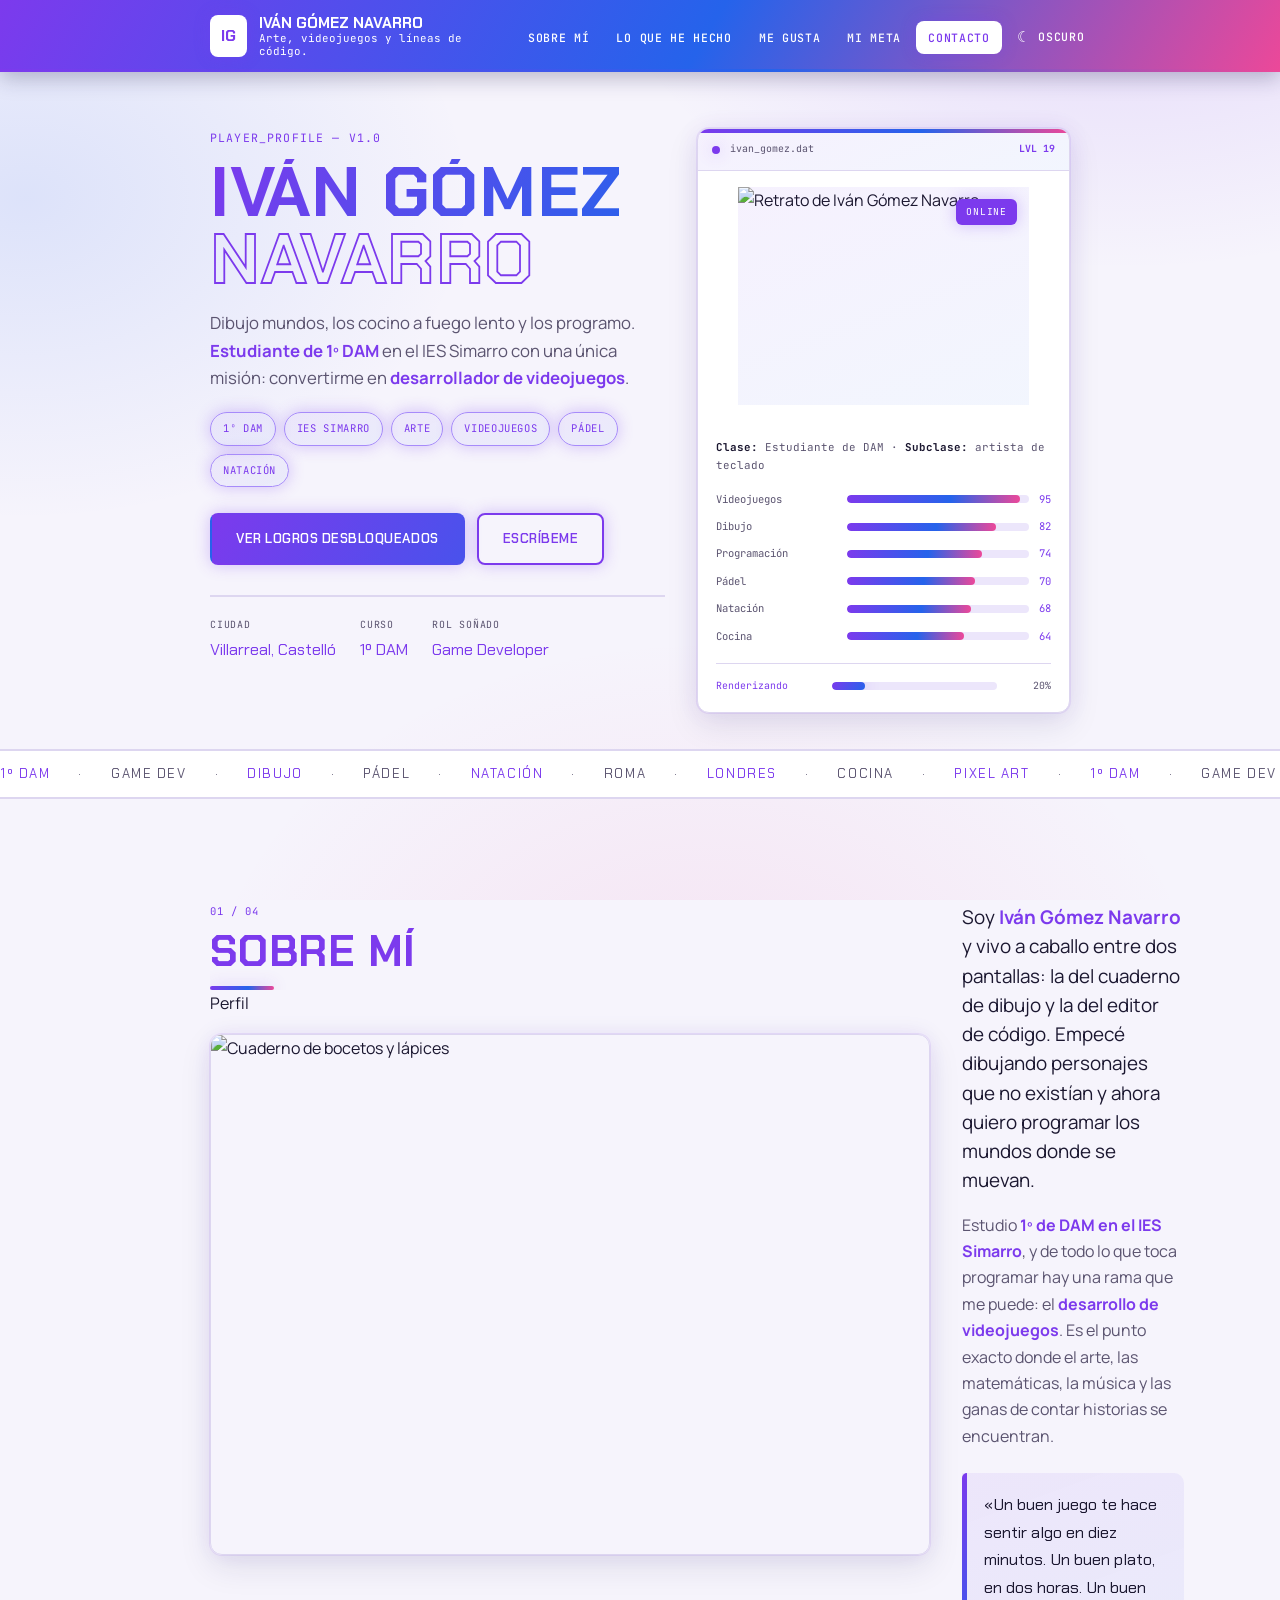
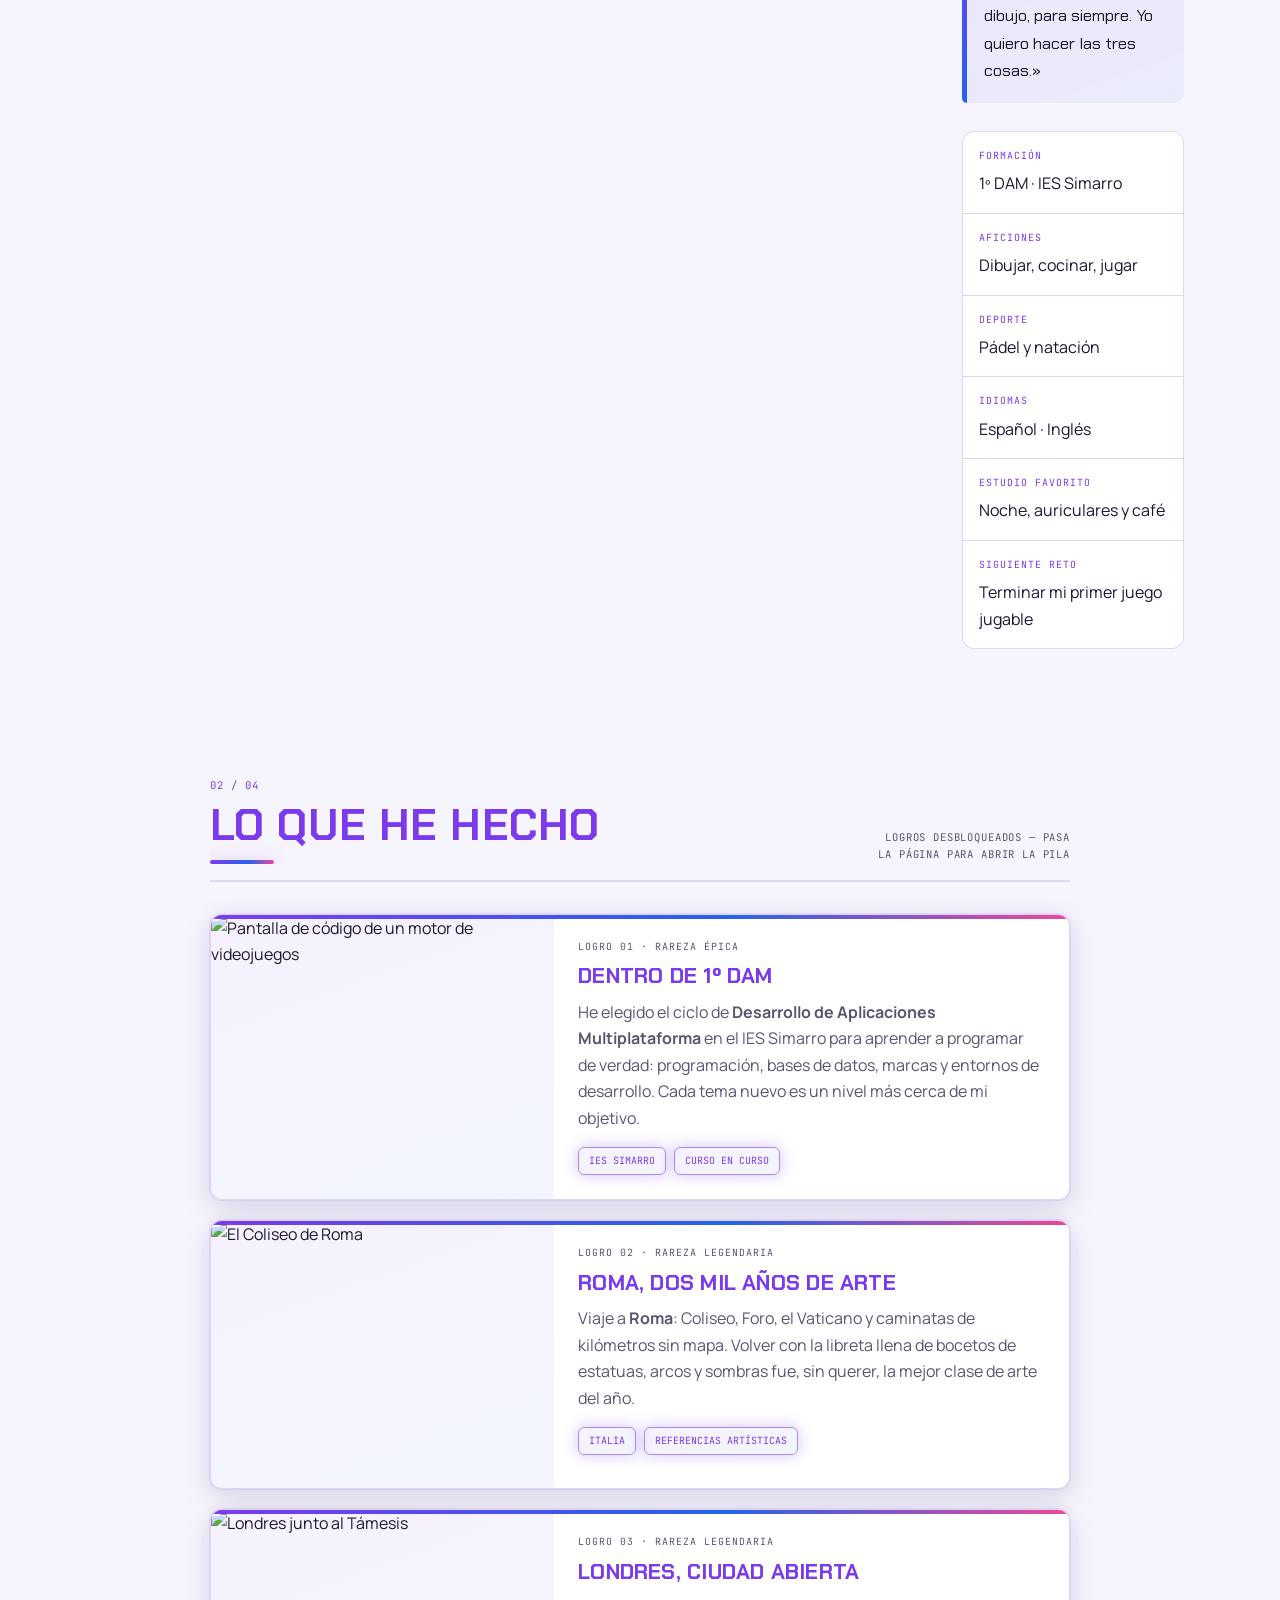
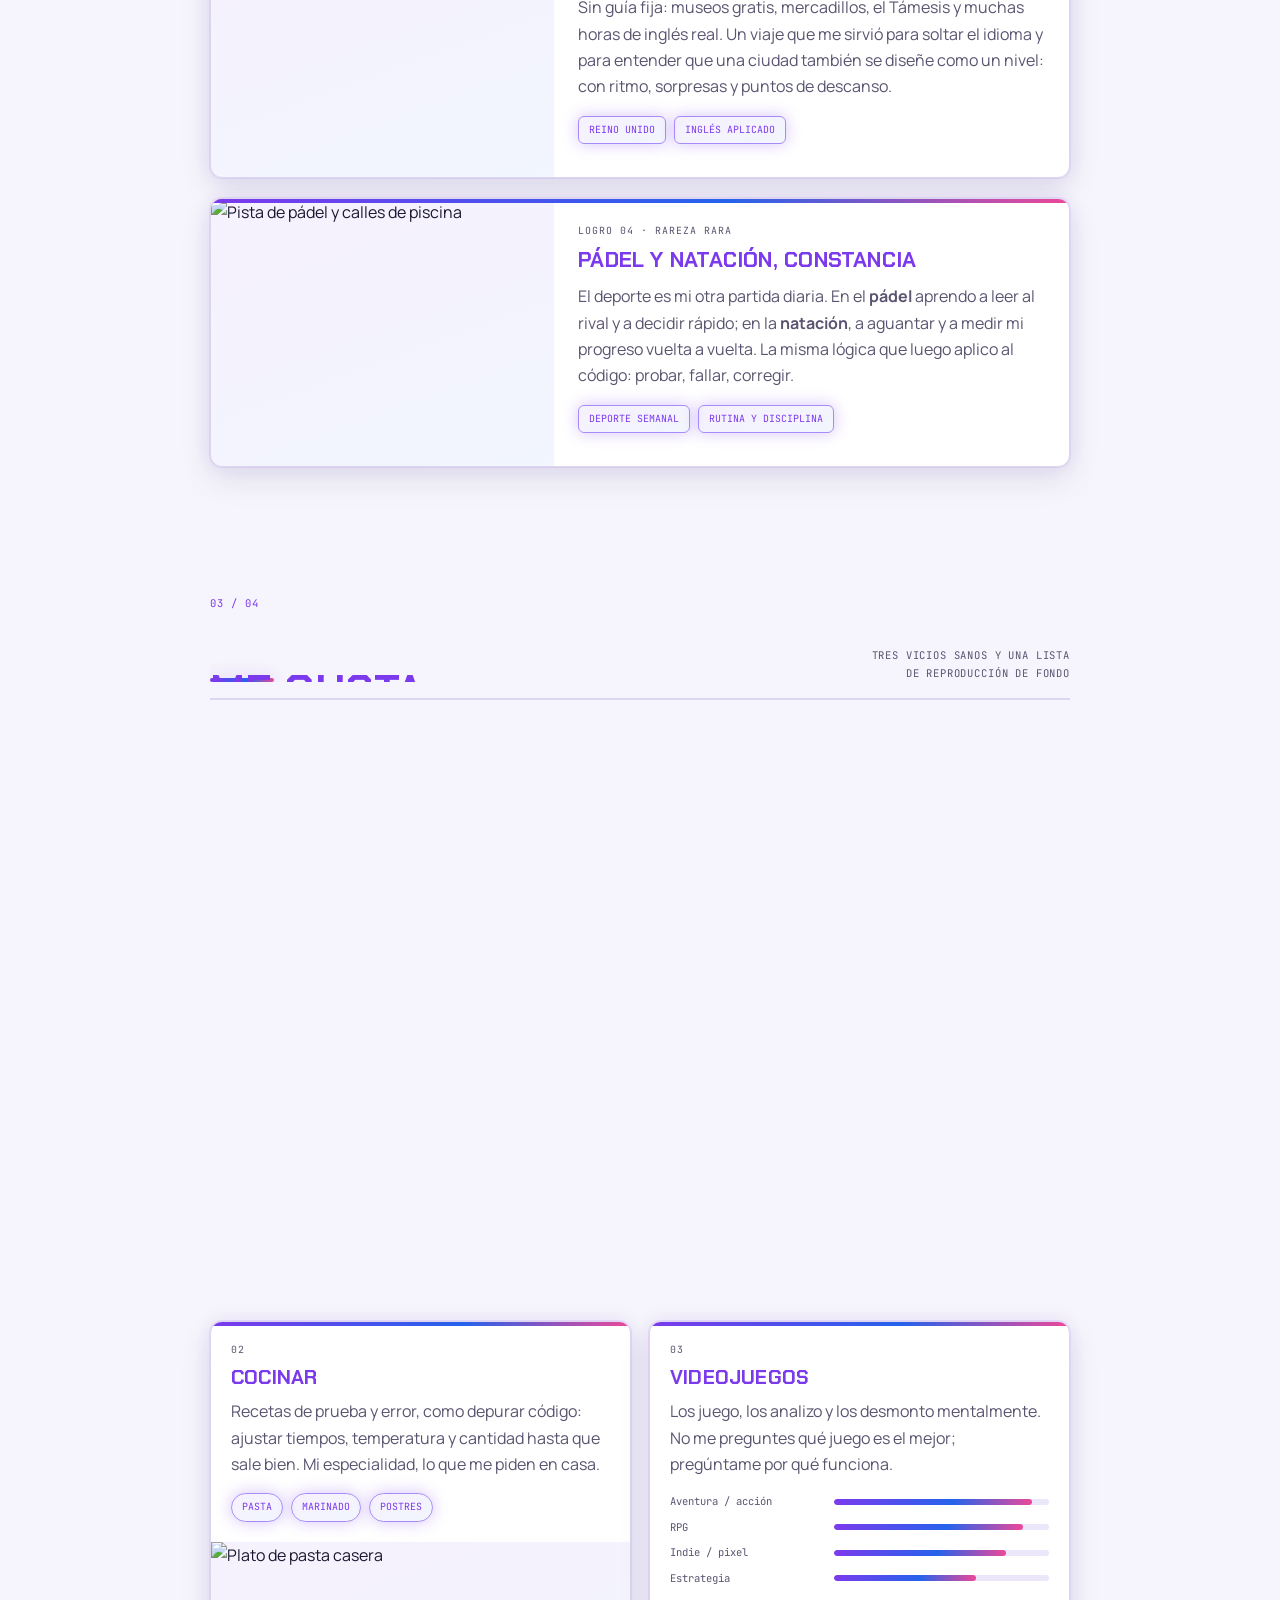
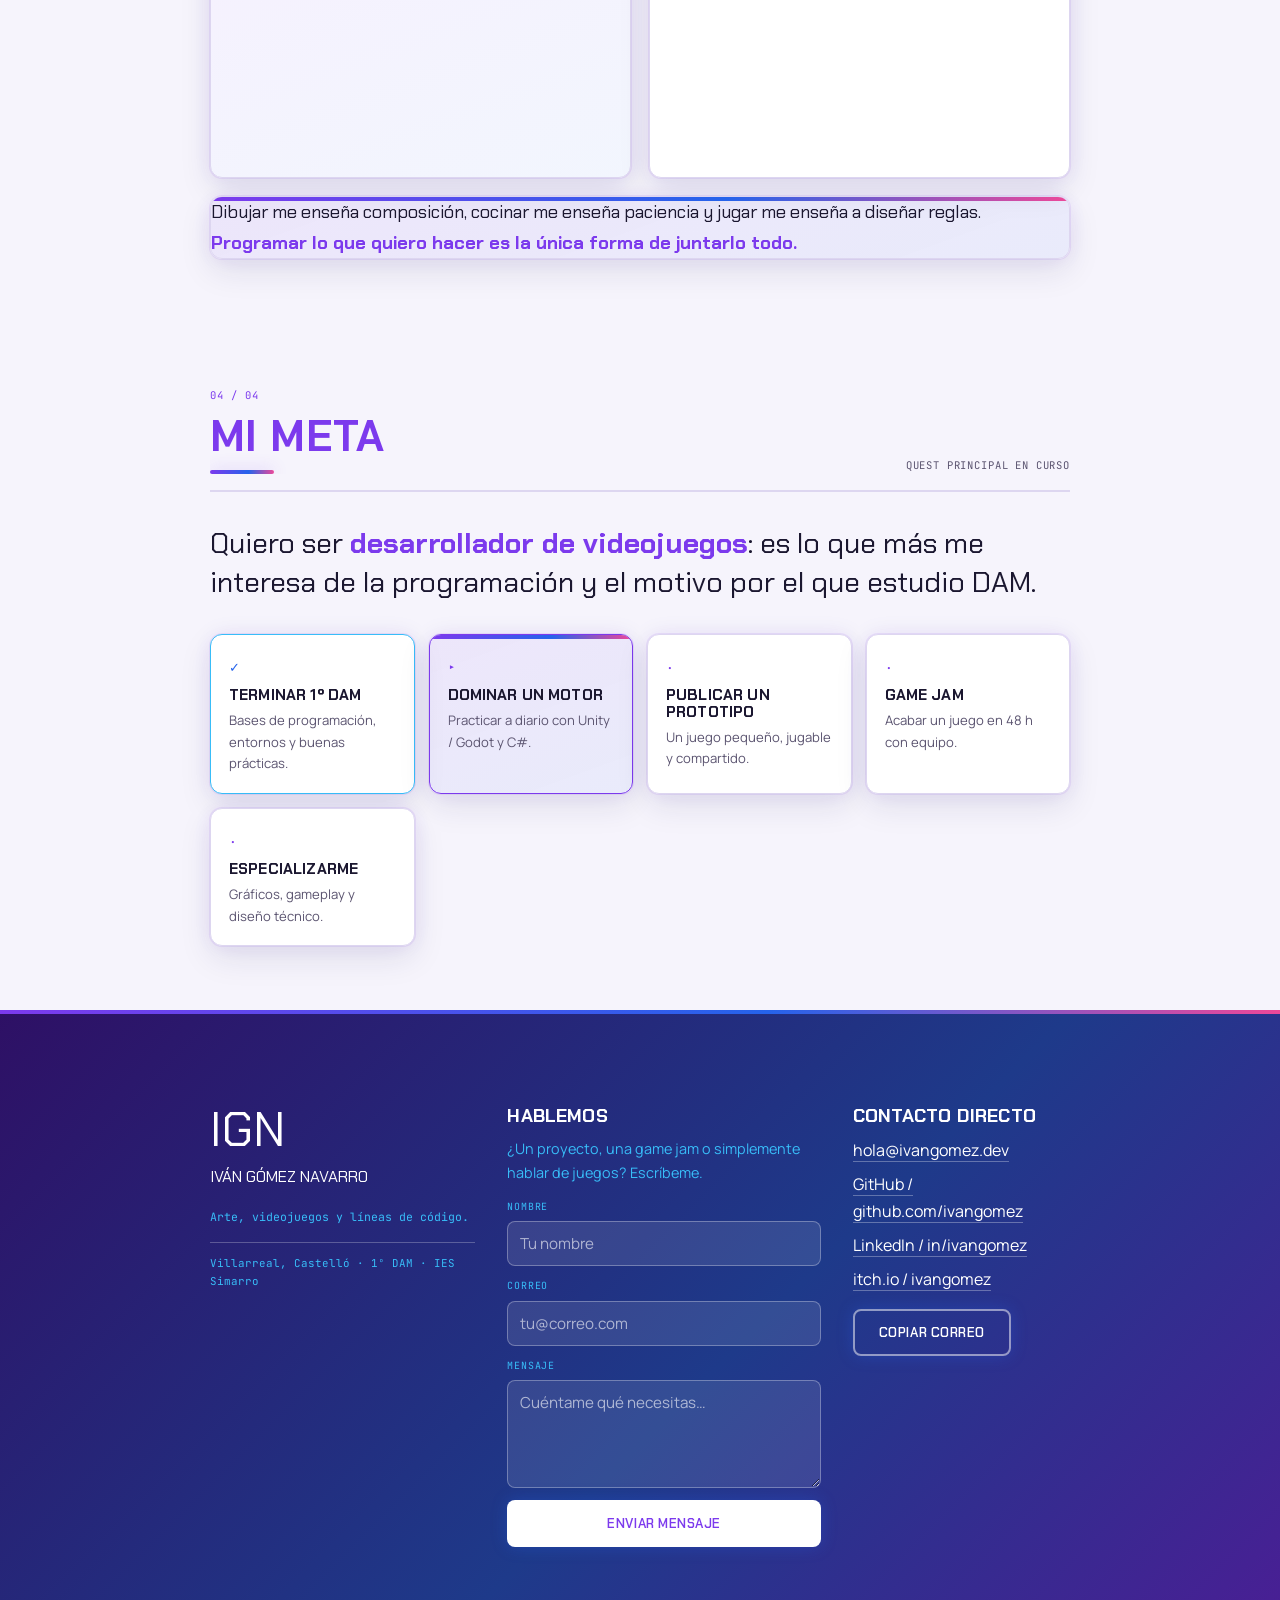
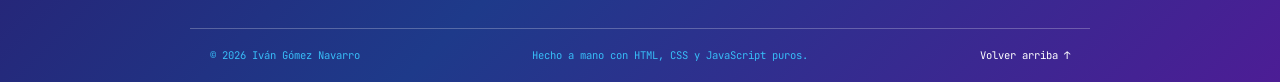
==== index.html @ f10060e3 "Modo oscuro y animaciones" ====
<!DOCTYPE html>
<html lang="es">
<head>
  <!-- Metadatos básicos de la página -->
  <meta charset="UTF-8">
  <meta name="viewport" content="width=device-width, initial-scale=1">
  <title>Iván Gómez Navarro — Arte, videojuegos y código</title>
  <meta name="description" content="Marca personal de Iván Gómez Navarro: estudiante de 1º DAM en el IES Simarro, amante del arte, los videojuegos y el deporte, con la meta de ser desarrollador de videojuegos.">
  <meta name="theme-color" content="#08060f">
<!-- ============================================================
     Tema guardado: se aplica antes del CSS para evitar parpadeo.
     Lee localStorage y, si no hay nada guardado, usa el sistema.
     ============================================================ -->
<script>
  (function () {
    try {
      var theme = localStorage.getItem('ign-theme');

      // Si no hay tema guardado, usamos la preferencia del sistema
      if (theme !== 'dark' && theme !== 'light') {
        theme = window.matchMedia && window.matchMedia('(prefers-color-scheme: dark)').matches
          ? 'dark'
          : 'light';
      }

      // Aplicamos el tema al <html> antes de pintar la web
      document.documentElement.dataset.theme = theme;

      // Activamos estilos que dependen de JavaScript
      document.documentElement.classList.add('js');
    } catch (e) {
      // Si localStorage falla, modo claro por defecto
      document.documentElement.dataset.theme = 'light';
      document.documentElement.classList.add('js');
    }
  })();
</script>
  <!-- Tipografías: display (Chakra Petch), texto (Manrope) y monoespaciada (JetBrains Mono) -->
  <link rel="preconnect" href="https://fonts.googleapis.com">
  <link rel="preconnect" href="https://fonts.gstatic.com" crossorigin>
  <link href="https://fonts.googleapis.com/css2?family=Chakra+Petch:wght@400;500;600;700&family=JetBrains+Mono:wght@400;500&family=Manrope:wght@300;400;500;600;700&display=swap" rel="stylesheet">

  <link rel="stylesheet" href="style.css">
</head>
<body>

  <!-- Capa de grano + foco de luz que sigue al cursor -->
  <div class="grain" aria-hidden="true"></div>
  <div class="spot" aria-hidden="true"></div>

  <!-- ============ CABECERA FIJA: nombre + frase ============ -->
  <header class="site-header">
    <div class="wrap header-in">
      <a class="brand" href="#inicio">
        <span class="brand-mark">IG</span>
        <span class="brand-txt">
          <strong>Iván Gómez Navarro</strong>
          <em>Arte, videojuegos y líneas de código.</em>
        </span>
      </a>

      <!-- Navegación principal -->
      <nav class="nav" aria-label="Navegación principal">
        <ul>
          <li><a href="#sobre-mi">Sobre mí</a></li>
          <li><a href="#hecho">Lo que he hecho</a></li>
          <li><a href="#gusta">Me gusta</a></li>
          <li><a href="#meta">Mi meta</a></li>
          <li><a href="#contacto">Contacto</a></li>

          <!-- Botón de tema: oscuro / claro -->
          <li>
            <button
              class="btn-theme"
              id="theme-toggle"
              type="button"
              aria-pressed="false"
              aria-label="Activar modo oscuro"
              title="Cambiar modo oscuro/claro"
            >
              <span class="theme-icon" aria-hidden="true">☾</span>
              <span class="theme-text">Oscuro</span>
            </button>
          </li>
        </ul>
      </nav>
    </div>
  </header>

  <main>

    <!-- ============ HERO: pantalla de perfil de jugador ============ -->
    <section class="hero" id="inicio" aria-labelledby="hero-title">
      <div class="wrap hero-grid">

        <!-- Columna izquierda: nombre, frase y acciones -->
        <div class="hero-main">
          <p class="kicker" data-scramble>player_profile — v1.0</p>
          <h1 class="hero-name" id="hero-title">
            <span class="scr" data-scramble>Iván Gómez</span>
            <span class="outline">Navarro</span>
          </h1>
          <p class="hero-phrase reveal" style="--d:.15s">
            Dibujo mundos, los cocino a fuego lento y los programo.
            <b>Estudiante de 1º DAM</b> en el IES Simarro con una única misión:
            convertirme en <b>desarrollador de videojuegos</b>.
          </p>

          <!-- Etiquetas rápidas -->
          <ul class="chips reveal" style="--d:.25s">
            <li>1º DAM</li><li>IES Simarro</li><li>Arte</li><li>Videojuegos</li><li>Pádel</li><li>Natación</li>
          </ul>

          <div class="hero-actions reveal" style="--d:.35s">
            <a class="btn btn-primary" href="#hecho">Ver logros desbloqueados</a>
            <a class="btn btn-ghost" href="#contacto">Escríbeme</a>
          </div>

          <!-- Contadores tipo HUD -->
          <dl class="hero-stats reveal" style="--d:.45s">
            <div><dt>Ciudad</dt><dd>Villarreal, Castelló</dd></div>
            <div><dt>Curso</dt><dd>1º DAM</dd></div>
            <div><dt>Rol soñado</dt><dd>Game Developer</dd></div>
          </dl>
        </div>

        <!-- Columna derecha: tarjeta de jugador -->
        <aside class="player-card reveal" style="--d:.2s" aria-label="Tarjeta de jugador">
          <div class="pc-top">
            <span class="pc-dot"></span>
            <span class="pc-file">ivan_gomez.dat</span>
            <span class="pc-lvl">LVL 19</span>
          </div>

          <figure class="pc-media">
            <img src="https://picsum.photos/seed/ivan-gamer-portrait/640/720" alt="Retrato de Iván Gómez Navarro" width="640" height="720">
            <span class="pc-badge">ONLINE</span>
          </figure>

          <div class="pc-body">
            <p class="pc-class"><b>Clase:</b> Estudiante de DAM · <b>Subclase:</b> artista de teclado</p>

            <!-- Barras de habilidad -->
            <ul class="stats">
              <li class="stat" style="--w:95%;--d:.1s"><span class="stat-name">Videojuegos</span><span class="stat-bar"><i></i></span><span class="stat-num" data-count="95">0</span></li>
              <li class="stat" style="--w:82%;--d:.2s"><span class="stat-name">Dibujo</span><span class="stat-bar"><i></i></span><span class="stat-num" data-count="82">0</span></li>
              <li class="stat" style="--w:74%;--d:.3s"><span class="stat-name">Programación</span><span class="stat-bar"><i></i></span><span class="stat-num" data-count="74">0</span></li>
              <li class="stat" style="--w:70%;--d:.4s"><span class="stat-name">Pádel</span><span class="stat-bar"><i></i></span><span class="stat-num" data-count="70">0</span></li>
              <li class="stat" style="--w:68%;--d:.5s"><span class="stat-name">Natación</span><span class="stat-bar"><i></i></span><span class="stat-num" data-count="68">0</span></li>
              <li class="stat" style="--w:64%;--d:.6s"><span class="stat-name">Cocina</span><span class="stat-bar"><i></i></span><span class="stat-num" data-count="64">0</span></li>
            </ul>

            <!-- Barra de carga animada -->
            <div class="pc-load">
              <span class="pc-load-label" data-skill>Renderizando</span>
              <div class="load-track"><i></i></div>
              <span class="pc-load-pct">0%</span>
            </div>
          </div>
        </aside>
      </div>

<!-- Cinta de texto en movimiento: bucle infinito hacia la izquierda -->
<div class="ticker" aria-hidden="true">
  <div class="ticker-track">

    <!-- Grupo principal -->
    <div class="ticker-group">
      <span>1º DAM</span><span>·</span><span>GAME DEV</span><span>·</span><span>DIBUJO</span><span>·</span><span>PÁDEL</span><span>·</span><span>NATACIÓN</span><span>·</span><span>ROMA</span><span>·</span><span>LONDRES</span><span>·</span><span>COCINA</span><span>·</span><span>PIXEL ART</span><span>·</span>
    </div>

    <!-- Copia exacta para cerrar el bucle sin salto visible -->
    <div class="ticker-group" aria-hidden="true">
      <span>1º DAM</span><span>·</span><span>GAME DEV</span><span>·</span><span>DIBUJO</span><span>·</span><span>PÁDEL</span><span>·</span><span>NATACIÓN</span><span>·</span><span>ROMA</span><span>·</span><span>LONDRES</span><span>·</span><span>COCINA</span><span>·</span><span>PIXEL ART</span><span>·</span>
    </div>

  </div>
</div>
    </section>

    <!-- ============ SOBRE MÍ ============ -->
    <section class="sec" id="sobre-mi" aria-labelledby="sobre-title">
      <div class="wrap two-col">

        <!-- Columna pegajosa (sticky) -->
        <div class="sticky-col">
          <p class="sec-num">01 / 04</p>
          <h2 class="sec-title mask" id="sobre-title"><span>Sobre mí</span></h2>
          <p class="sec-kicker">Perfil</p>
          <img class="sticky-photo" src="https://picsum.photos/seed/sketchbook-pencil-drawing/720/520" alt="Cuaderno de bocetos y lápices" loading="lazy" width="720" height="520">
        </div>

        <!-- Columna que hace scroll -->
        <div class="flow-col">
          <p class="lead reveal">
            Soy <b>Iván Gómez Navarro</b> y vivo a caballo entre dos pantallas: la del cuaderno de
            dibujo y la del editor de código. Empecé dibujando personajes que no existían y ahora
            quiero programar los mundos donde se muevan.
          </p>
          <p class="reveal" style="--d:.1s">
            Estudio <b>1º de DAM en el IES Simarro</b>, y de todo lo que toca programar hay una
            rama que me puede: el <b>desarrollo de videojuegos</b>. Es el punto exacto donde
            el arte, las matemáticas, la música y las ganas de contar historias se encuentran.
          </p>
          <blockquote class="reveal" style="--d:.15s">
            «Un buen juego te hace sentir algo en diez minutos. Un buen plato, en dos horas.
            Un buen dibujo, para siempre. Yo quiero hacer las tres cosas.»
          </blockquote>

          <!-- Datos rápidos -->
          <dl class="facts">
            <div class="reveal"><dt>Formación</dt><dd>1º DAM · IES Simarro</dd></div>
            <div class="reveal" style="--d:.08s"><dt>Aficiones</dt><dd>Dibujar, cocinar, jugar</dd></div>
            <div class="reveal" style="--d:.16s"><dt>Deporte</dt><dd>Pádel y natación</dd></div>
            <div class="reveal" style="--d:.24s"><dt>Idiomas</dt><dd>Español · Inglés</dd></div>
            <div class="reveal" style="--d:.32s"><dt>Estudio favorito</dt><dd>Noche, auriculares y café</dd></div>
            <div class="reveal" style="--d:.4s"><dt>Siguiente reto</dt><dd>Terminar mi primer juego jugable</dd></div>
          </dl>
        </div>
      </div>
    </section>

    <!-- ============ LO QUE HE HECHO ============ -->
    <section class="sec" id="hecho" aria-labelledby="hecho-title">
      <div class="wrap">
        <div class="sec-head">
          <div>
            <p class="sec-num">02 / 04</p>
            <h2 class="sec-title mask" id="hecho-title"><span>Lo que he hecho</span></h2>
          </div>
          <p class="sec-note">Logros desbloqueados — pasa la página para abrir la pila</p>
        </div>

        <!-- Tarjetas apiladas (stacked cards) -->
        <div class="stack">
          <article class="stack-card" style="--i:0">
            <div class="sc-media"><img src="https://picsum.photos/seed/unity-game-studio-code/900/700" alt="Pantalla de código de un motor de videojuegos" loading="lazy" width="900" height="700"></div>
            <div class="sc-body">
              <p class="sc-tag">Logro 01 · RAREZA ÉPICA</p>
              <h3>Dentro de 1º DAM</h3>
              <p>He elegido el ciclo de <b>Desarrollo de Aplicaciones Multiplataforma</b> en el IES Simarro
                 para aprender a programar de verdad: programación, bases de datos, marcas y entornos de
                 desarrollo. Cada tema nuevo es un nivel más cerca de mi objetivo.</p>
              <ul class="sc-meta"><li>IES Simarro</li><li>Curso en curso</li></ul>
            </div>
          </article>

          <article class="stack-card" style="--i:1">
            <div class="sc-media"><img src="https://picsum.photos/seed/rome-colosseum-viaje/900/700" alt="El Coliseo de Roma" loading="lazy" width="900" height="700"></div>
            <div class="sc-body">
              <p class="sc-tag">Logro 02 · RAREZA LEGENDARIA</p>
              <h3>Roma, dos mil años de arte</h3>
              <p>Viaje a <b>Roma</b>: Coliseo, Foro, el Vaticano y caminatas de kilómetros sin mapa.
                 Volver con la libreta llena de bocetos de estatuas, arcos y sombras fue, sin querer,
                 la mejor clase de arte del año.</p>
              <ul class="sc-meta"><li>Italia</li><li>Referencias artísticas</li></ul>
            </div>
          </article>

          <article class="stack-card" style="--i:2">
            <div class="sc-media"><img src="https://picsum.photos/seed/london-thames-trip/900/700" alt="Londres junto al Támesis" loading="lazy" width="900" height="700"></div>
            <div class="sc-body">
              <p class="sc-tag">Logro 03 · RAREZA LEGENDARIA</p>
              <h3>Londres, ciudad abierta</h3>
              <p>Sin guía fija: museos gratis, mercadillos, el Támesis y muchas horas de inglés real.
                 Un viaje que me sirvió para soltar el idioma y para entender que una ciudad también
                 se diseñe como un nivel: con ritmo, sorpresas y puntos de descanso.</p>
              <ul class="sc-meta"><li>Reino Unido</li><li>Inglés aplicado</li></ul>
            </div>
          </article>

          <article class="stack-card" style="--i:3">
            <div class="sc-media"><img src="https://picsum.photos/seed/padel-court-swimming-lanes/900/700" alt="Pista de pádel y calles de piscina" loading="lazy" width="900" height="700"></div>
            <div class="sc-body">
              <p class="sc-tag">Logro 04 · RAREZA RARA</p>
              <h3>Pádel y natación, constancia</h3>
              <p>El deporte es mi otra partida diaria. En el <b>pádel</b> aprendo a leer al rival y a
                 decidir rápido; en la <b>natación</b>, a aguantar y a medir mi progreso vuelta a vuelta.
                 La misma lógica que luego aplico al código: probar, fallar, corregir.</p>
              <ul class="sc-meta"><li>Deporte semanal</li><li>Rutina y disciplina</li></ul>
            </div>
          </article>
        </div>
      </div>
    </section>

    <!-- ============ ME GUSTA ============ -->
    <section class="sec" id="gusta" aria-labelledby="gusta-title">
      <div class="wrap">
        <div class="sec-head">
          <div>
            <p class="sec-num">03 / 04</p>
            <h2 class="sec-title mask" id="gusta-title"><span>Me gusta</span></h2>
          </div>
          <p class="sec-note">Tres vicios sanos y una lista de reproducción de fondo</p>
        </div>

        <!-- Rejilla tipo bento, paneles de distinto tamaño -->
        <div class="bento">

          <!-- Dibujar -->
          <article class="panel panel-lg reveal">
            <div class="panel-media">
              <img src="https://picsum.photos/seed/charcoal-figure-drawing/1000/700" alt="Dibujo a carboncillo sobre papel" loading="lazy" width="1000" height="700">
            </div>
            <div class="panel-body">
              <p class="p-kicker">01</p>
              <h3>Dibujar</h3>
              <p>Carboncillo, bolígrafo y tablet. Diseño criaturas, escenarios y portadas imaginarias
                 de juegos que nadie ha hecho todavía. Dibujar es mi forma de pensar despacio.</p>
              <ul class="tags"><li>Personajes</li><li>Concept art</li><li>Pixel art</li></ul>
            </div>
          </article>

          <!-- Cocinar -->
          <article class="panel reveal" style="--d:.08s">
            <div class="panel-body">
              <p class="p-kicker">02</p>
              <h3>Cocinar</h3>
              <p>Recetas de prueba y error, como depurar código: ajustar tiempos, temperatura y
                 cantidad hasta que sale bien. Mi especialidad, lo que me piden en casa.</p>
              <ul class="tags"><li>Pasta</li><li>Marinado</li><li>Postres</li></ul>
            </div>
            <div class="panel-media sm">
              <img src="https://picsum.photos/seed/homemade-pasta-cooking/700/500" alt="Plato de pasta casera" loading="lazy" width="700" height="500">
            </div>
          </article>

          <!-- Videojuegos -->
          <article class="panel reveal" style="--d:.16s">
            <div class="panel-body">
              <p class="p-kicker">03</p>
              <h3>Videojuegos</h3>
              <p>Los juego, los analizo y los desmonto mentalmente. No me preguntes qué juego es el
                 mejor; pregúntame por qué funciona.</p>
              <ul class="genres">
                <li><span>Aventura / acción</span><i style="--w:92%"></i></li>
                <li><span>RPG</span><i style="--w:88%"></i></li>
                <li><span>Indie / pixel</span><i style="--w:80%"></i></li>
                <li><span>Estrategia</span><i style="--w:66%"></i></li>
              </ul>
            </div>
          </article>

          <!-- Panel de texto ancho -->
          <article class="panel panel-wide quote-panel reveal" style="--d:.24s">
            <p>Dibujar me enseña composición, cocinar me enseña paciencia y jugar me enseña a
               diseñar reglas. <b>Programar lo que quiero hacer es la única forma de juntarlo todo.</b></p>
          </article>
        </div>
      </div>
    </section>

    <!-- ============ MI META ============ -->
    <section class="sec" id="meta" aria-labelledby="meta-title">
      <div class="wrap">
        <div class="sec-head">
          <div>
            <p class="sec-num">04 / 04</p>
            <h2 class="sec-title mask" id="meta-title"><span>Mi meta</span></h2>
          </div>
          <p class="sec-note">Quest principal en curso</p>
        </div>

        <p class="mission reveal">Quiero ser <b>desarrollador de videojuegos</b>: es lo que más me
           interesa de la programación y el motivo por el que estudio DAM.</p>

        <!-- Línea de misiones -->
        <ol class="quests">
          <li class="quest done reveal"><span class="q-check">✓</span><h4>Terminar 1º DAM</h4><p>Bases de programación, entornos y buenas prácticas.</p></li>
          <li class="quest active reveal" style="--d:.1s"><span class="q-check">▸</span><h4>Dominar un motor</h4><p>Practicar a diario con Unity / Godot y C#.</p></li>
          <li class="quest reveal" style="--d:.2s"><span class="q-check">·</span><h4>Publicar un prototipo</h4><p>Un juego pequeño, jugable y compartido.</p></li>
          <li class="quest reveal" style="--d:.3s"><span class="q-check">·</span><h4>Game Jam</h4><p>Acabar un juego en 48 h con equipo.</p></li>
          <li class="quest reveal" style="--d:.4s"><span class="q-check">·</span><h4>Especializarme</h4><p>Gráficos, gameplay y diseño técnico.</p></li>
        </ol>
      </div>
    </section>

  </main>

  <!-- ============ PIE DE PÁGINA / CONTACTO ============ -->
  <footer class="site-footer" id="contacto">
    <div class="wrap footer-grid">

      <!-- Marca + frase -->
      <div class="f-brand">
        <p class="f-mark">IGN</p>
        <p class="f-name">Iván Gómez Navarro</p>
        <p class="f-phrase">Arte, videojuegos y líneas de código.</p>
        <p class="f-loc">Villarreal, Castelló · 1º DAM · IES Simarro</p>
      </div>

      <!-- Formulario de contacto (abre el cliente de correo) -->
      <div class="f-form">
        <h3>Hablemos</h3>
        <p>¿Un proyecto, una game jam o simplemente hablar de juegos? Escríbeme.</p>
        <form id="contact-form" novalidate>
          <label>Nombre
            <input type="text" name="nombre" placeholder="Tu nombre" required autocomplete="name">
          </label>
          <label>Correo
            <input type="email" name="email" placeholder="tu@correo.com" required autocomplete="email">
          </label>
          <label>Mensaje
            <textarea name="mensaje" rows="4" placeholder="Cuéntame qué necesitas…" required></textarea>
          </label>
          <button class="btn btn-primary" type="submit">Enviar mensaje</button>
          <p class="f-status" role="status" aria-live="polite"></p>
        </form>
      </div>

      <!-- Enlaces de contacto -->
      <div class="f-links">
        <h3>Contacto directo</h3>
        <ul>
          <li><a href="mailto:hola@ivangomez.dev">hola@ivangomez.dev</a></li>
          <li><a href="#" rel="me">GitHub / github.com/ivangomez</a></li>
          <li><a href="#" rel="me">LinkedIn / in/ivangomez</a></li>
          <li><a href="#" rel="me">itch.io / ivangomez</a></li>
        </ul>
        <button class="btn btn-ghost" id="copy-mail" data-mail="hola@ivangomez.dev">Copiar correo</button>
      </div>
    </div>

    <!-- Línea inferior -->
    <div class="wrap f-bottom">
      <p>© <span id="year">2025</span> Iván Gómez Navarro</p>
      <p>Hecho a mano con HTML, CSS y JavaScript puros.</p>
      <a class="to-top" href="#inicio">Volver arriba ↑</a>
    </div>
  </footer>

  <script src="script.js"></script>
</body>
</html>
---- style.css ----
/* ============================================================
   style.css — Web personal de Iván Gómez Navarro
   Paleta: 1º MORADO · 2º AZUL · 3º ROSA
   ============================================================ */

/* ------------------------------------------------------------
   1. VARIABLES: COLOR, TIPOGRAFÍA, DEGRADADOS, BRILLOS Y FIGURAS
   ------------------------------------------------------------ */
:root {
  --morado: #7c3aed;        /* 1º · acento principal */
  --morado-claro: #a78bfa;
  --azul: #2563eb;          /* 2º · acento secundario */
  --azul-claro: #38bdf8;
  --rosa: #ec4899;          /* 3º · toque final */
  --rosa-claro: #fbcfe8;

  --fondo: #f6f4fc;
  --panel: #ffffff;
  --texto: #1b1730;
  --texto-suave: #5b5470;
  --linea: #ddd6f0;

  /* Degradados (siempre empiezan en morado) */
  --grad-marca: linear-gradient(120deg, var(--morado), var(--azul) 55%, var(--rosa));
  --grad-acento: linear-gradient(120deg, var(--morado), var(--azul));
  --grad-barra: linear-gradient(90deg, var(--morado), var(--azul) 60%, var(--rosa));
  --grad-texto: linear-gradient(120deg, var(--morado), var(--azul));
  --grad-suave: linear-gradient(160deg, rgba(124, 58, 237, 0.07), rgba(37, 99, 235, 0.06));
  --grad-footer: linear-gradient(135deg, #2e1065 0%, #1e3a8a 55%, #4c1d95 100%);

  /* Brillos de contorno */
  --glow-morado: 0 0 16px rgba(124, 58, 237, 0.30);
  --glow-azul: 0 0 16px rgba(37, 99, 235, 0.30);
  --glow-rosa: 0 0 16px rgba(236, 72, 153, 0.28);
  --glow-panel: 0 0 0 1px rgba(124, 58, 237, 0.10), 0 0 22px rgba(124, 58, 237, 0.08);

  /* Máscara de anillo con transición suave → círculo SIN pixelado */
  --ring-mask: radial-gradient(farthest-side, transparent calc(100% - 6px), #000 calc(100% - 3px));

  /* Ancho de contenido (para colocar figuras en el margen) */
  --contenido: 900px;

  --fuente-texto: "Manrope", system-ui, -apple-system, sans-serif;
  --fuente-titulo: "Chakra Petch", system-ui, sans-serif;
  --fuente-mono: "JetBrains Mono", ui-monospace, monospace;

  --sombra: 0 12px 32px rgba(30, 27, 75, 0.10);
  --sombra-hover: 0 16px 40px rgba(124, 58, 237, 0.22);
}

/* ------------------------------------------------------------
   2. RESET BÁSICO
   ------------------------------------------------------------ */
*, *::before, *::after { box-sizing: border-box; }
html { scroll-behavior: smooth; }

body {
  margin: 0;
  color: var(--texto);
  font-family: var(--fuente-texto);
  line-height: 1.65;
  -webkit-font-smoothing: antialiased;
  background:
    radial-gradient(900px 600px at 88% -10%, rgba(124, 58, 237, 0.16), transparent 60%),
    radial-gradient(720px 520px at 2% 22%, rgba(37, 99, 235, 0.12), transparent 62%),
    radial-gradient(820px 640px at 55% 115%, rgba(236, 72, 153, 0.10), transparent 62%),
    var(--fondo);
  background-attachment: fixed;
  overflow-x: hidden;
}

img { max-width: 100%; height: auto; display: block; }
h1, h2, h3, h4 {
  margin: 0; font-family: var(--fuente-titulo); font-weight: 700;
  line-height: 1.1; text-transform: uppercase; letter-spacing: 0.01em;
}
p { margin: 0 0 1em; }
ul, ol, dl { margin: 0; padding: 0; list-style: none; }

/* ------------------------------------------------------------
   3. CONTENEDOR CENTRADO
   ------------------------------------------------------------ */
.wrap {
  width: 100%; max-width: var(--contenido); margin-inline: auto;
  padding-inline: 20px; position: relative; z-index: 1;
}

/* ------------------------------------------------------------
   4. ENLACES Y BOTONES
   ------------------------------------------------------------ */
a { color: var(--morado); text-decoration: none; transition: color .2s ease, border-color .2s ease; }
a:hover, a:focus-visible { color: var(--azul); }

/* Enlaces sobre fondo oscuro (cabecera / pie): siempre claros */
.site-header a, .site-footer a { color: #ffffff; }
.site-header a:hover, .site-footer a:hover { color: var(--azul-claro); }

/* Botón base */
.btn {
  display: inline-block; font-family: var(--fuente-titulo); font-size: .82rem;
  font-weight: 600; text-transform: uppercase; letter-spacing: .04em;
  padding: 13px 24px; border-radius: 8px; border: 2px solid transparent; cursor: pointer;
  transition: transform .2s ease, box-shadow .2s ease, background-color .2s ease, background-position .4s ease, color .2s ease;
}
/* FIX: el hover del botón fuerza texto blanco con especificidad (0,2,0),
   así gana al a:hover global y el texto nunca desaparece */
.btn:hover, .btn:focus-visible { transform: translateY(-2px); color: #ffffff; }

.btn-primary {
  color: #ffffff; background: var(--grad-acento);
  background-size: 180% 100%; background-position: 0 0; box-shadow: var(--glow-morado);
}
.btn-primary:hover { background-position: 100% 0; box-shadow: 0 10px 26px rgba(124, 58, 237, 0.45); color: #ffffff; }

.btn-ghost {
  background: transparent; color: var(--morado);
  border-color: var(--morado); box-shadow: var(--glow-morado);
}
.btn-ghost:hover { color: #ffffff; background: var(--grad-acento); border-color: transparent; }

/* ------------------------------------------------------------
   5. CABECERA CON FONDO DEGRADADO
   ------------------------------------------------------------ */
.site-header {
  position: sticky; top: 0; z-index: 50; color: #ffffff;
  background: var(--grad-marca); box-shadow: 0 6px 20px rgba(30, 27, 75, 0.28);
}
.site-header::after {
  content: ""; position: absolute; left: 0; right: 0; bottom: 0;
  height: 3px; background: var(--grad-barra);
}
.header-in {
  display: flex; align-items: center; justify-content: space-between;
  gap: 20px; padding-block: 14px; position: relative; z-index: 1;
}
.brand { display: flex; align-items: center; gap: 12px; color: #ffffff; }
.brand-mark {
  font-family: var(--fuente-titulo); font-size: 1rem; font-weight: 700;
  padding: 8px 11px; color: var(--morado); background: #ffffff;
  border-radius: 8px; box-shadow: var(--glow-morado);
}
.brand-txt { display: flex; flex-direction: column; line-height: 1.2; }
.brand-txt strong { font-family: var(--fuente-titulo); font-size: .95rem; text-transform: uppercase; }
.brand-txt em { font-family: var(--fuente-mono); font-style: normal; font-size: .68rem; color: #ffffff; }

/* ------------------------------------------------------------
   5. CABECERA CON FONDO DEGRADADO
   ------------------------------------------------------------ */
.site-header {
  position: sticky; top: 0; z-index: 50; color: #ffffff;
  background: var(--grad-marca); box-shadow: 0 6px 20px rgba(30, 27, 75, 0.28);
}
.site-header::after {
  content: ""; position: absolute; left: 0; right: 0; bottom: 0;
  height: 3px; background: var(--grad-barra);
}
.header-in {
  display: flex; align-items: center; justify-content: space-between;
  gap: 12px; padding-block: 14px; position: relative; z-index: 1;
}
.brand { display: flex; align-items: center; gap: 12px; color: #ffffff; }
.brand-mark {
  font-family: var(--fuente-titulo); font-size: 1rem; font-weight: 700;
  padding: 8px 11px; color: var(--morado); background: #ffffff;
  border-radius: 8px; box-shadow: var(--glow-morado);
}
.brand-txt { display: flex; flex-direction: column; line-height: 1.2; }
.brand-txt strong { font-family: var(--fuente-titulo); font-size: .95rem; text-transform: uppercase; }
.brand-txt em { font-family: var(--fuente-mono); font-style: normal; font-size: .68rem; color: #ffffff; }

/* ------------------------------------------------------------
   NAVEGACIÓN PRINCIPAL
   Todos los botones con el mismo estilo
   ------------------------------------------------------------ */
.nav ul {
  display: flex;
  align-items: center;
  gap: 6px;
  flex-wrap: wrap;
}

/* Cada botón ocupa lo necesario y no se deforma */
.nav li {
  flex: 0 0 auto;
}

/* En pantallas con espacio, todos los botones van en una sola fila */
@media (min-width: 1120px) {
  .header-in {
    gap: 12px;
  }

  .nav ul {
    flex-wrap: nowrap;
    gap: 3px;
  }

  .nav a,
  .nav .btn-theme {
    padding: 9px 9px;
    font-size: .66rem;
  }
}

/* Enlaces y botón de tema comparten el mismo aspecto */
.nav a,
.nav .btn-theme {
  font-family: var(--fuente-mono);
  font-size: .72rem;
  font-weight: 500;
  text-transform: uppercase;
  letter-spacing: .06em;
  padding: 9px 12px;
  border-radius: 8px;
  border: 0;
  background: transparent;
  color: #ffffff;
  box-shadow: none;
  transition:
    background-color .2s ease,
    color .2s ease,
    box-shadow .2s ease,
    transform .2s ease;
}

/* Hover y estado activo iguales para todos */
.nav a:hover,
.nav a:focus-visible,
.nav a.is-active,
.nav .btn-theme:hover,
.nav .btn-theme:focus-visible,
.nav .btn-theme.is-active {
  background: #ffffff;
  color: var(--morado);
  box-shadow: var(--glow-morado);
}

/* Focus accesible */
.nav a:focus-visible,
.nav .btn-theme:focus-visible {
  outline: 2px solid #ffffff;
  outline-offset: 2px;
}

/* Reset del botón de tema para que no parezca un botón del navegador */
.nav .btn-theme {
  display: inline-flex;
  align-items: center;
  gap: 8px;
  cursor: pointer;
  appearance: none;
  -webkit-appearance: none;
}

/* Icono del tema */
.theme-icon {
  font-size: .95rem;
  line-height: 1;
}

/* En pantallas pequeñas ocultamos el texto del tema y reducimos botones */
@media (max-width: 720px) {
  .theme-text {
    display: none;
  }

  .nav a,
  .nav .btn-theme {
    font-size: .66rem;
    padding: 8px 9px;
  }
}
/* ------------------------------------------------------------
   6. HERO / PORTADA
   ------------------------------------------------------------ */
.hero { position: relative; padding-top: 56px; padding-bottom: 40px; }
.hero-grid { display: grid; grid-template-columns: 1fr; gap: 32px; align-items: start; }
@media (min-width: 820px) { .hero-grid { grid-template-columns: 1.1fr 0.9fr; } }

.kicker { font-family: var(--fuente-mono); font-size: .72rem; text-transform: uppercase; letter-spacing: .1em; color: var(--morado); margin-bottom: 12px; }
.hero-name { font-size: clamp(2.4rem, 7vw, 4.4rem); line-height: .95; margin-bottom: 16px; }
.hero-name .scr {
  display: block; color: var(--morado);
  background: var(--grad-texto); -webkit-background-clip: text; background-clip: text; -webkit-text-fill-color: transparent;
}
.hero-name .outline { display: block; color: transparent; -webkit-text-stroke: 1.8px var(--morado); }
.hero-phrase { font-size: 1.05rem; color: var(--texto-suave); max-width: 58ch; }
.hero-phrase b { color: var(--morado); font-weight: 700; }

.chips { display: flex; flex-wrap: wrap; gap: 8px; margin: 20px 0 26px; }
.chips li {
  font-family: var(--fuente-mono); font-size: .66rem; text-transform: uppercase; letter-spacing: .06em;
  padding: 7px 12px; color: var(--morado); background: var(--grad-suave);
  border: 1px solid var(--morado-claro); border-radius: 999px; box-shadow: var(--glow-morado);
  transition: transform .2s ease, box-shadow .2s ease;
}
.chips li:hover { transform: translateY(-2px); box-shadow: 0 0 20px rgba(124, 58, 237, 0.45); }

.hero-actions { display: flex; flex-wrap: wrap; gap: 12px; margin-bottom: 30px; }
.hero-stats { display: flex; flex-wrap: wrap; gap: 24px; border-top: 2px solid var(--linea); padding-top: 20px; }
.hero-stats dt { font-family: var(--fuente-mono); font-size: .62rem; text-transform: uppercase; letter-spacing: .08em; color: var(--texto-suave); }
.hero-stats dd { margin: 4px 0 0; font-family: var(--fuente-titulo); font-size: 1rem; color: var(--morado); }

/* ------------------------------------------------------------
   7. TARJETA DE JUGADOR
   ------------------------------------------------------------ */
.player-card {
  position: relative; background: var(--panel); border: 1px solid var(--linea);
  border-radius: 12px; box-shadow: var(--sombra), var(--glow-panel); overflow: hidden;
}
.player-card::before { content: ""; position: absolute; top: 0; left: 0; right: 0; height: 4px; background: var(--grad-barra); z-index: 2; }
.pc-top { display: flex; align-items: center; gap: 10px; padding: 12px 14px; background: var(--grad-suave); border-bottom: 1px solid var(--linea); font-family: var(--fuente-mono); font-size: .62rem; color: var(--texto-suave); }
.pc-dot { width: 8px; height: 8px; border-radius: 50%; background: var(--morado); box-shadow: var(--glow-morado); }
.pc-file { flex: 1; }
.pc-lvl { color: var(--morado); font-weight: 700; }
.pc-media { position: relative; aspect-ratio: 4 / 3; background: var(--grad-suave); overflow: hidden; }
.pc-media img { width: 100%; height: 100%; object-fit: cover; }
.pc-badge { position: absolute; top: 12px; right: 12px; background: var(--morado); color: #ffffff; font-family: var(--fuente-mono); font-size: .6rem; letter-spacing: .08em; padding: 5px 10px; border-radius: 6px; box-shadow: var(--glow-morado); }
.pc-body { padding: 18px; }
.pc-class { font-family: var(--fuente-mono); font-size: .68rem; color: var(--texto-suave); margin-bottom: 16px; }
.pc-class b { color: var(--texto); }

.stats { display: grid; gap: 10px; margin-bottom: 18px; }
.stat { display: grid; grid-template-columns: 1fr 1.5fr auto; align-items: center; gap: 10px; font-size: .8rem; }
.stat-name { font-family: var(--fuente-mono); font-size: .66rem; color: var(--texto-suave); }
.stat-bar { height: 8px; background: #ece6fb; border-radius: 999px; overflow: hidden; }
.stat-bar i { display: block; height: 100%; width: var(--w, 0); background: var(--grad-barra); border-radius: 999px; transition: width 1s ease; }
.stat-num { font-family: var(--fuente-mono); font-size: .66rem; color: var(--morado); }

.pc-load {
  display: flex;
  align-items: center;
  gap: 10px;
  border-top: 1px solid var(--linea);
  padding-top: 14px;
  font-family: var(--fuente-mono);
  font-size: .62rem;
  color: var(--texto-suave);
}

.pc-load-label {
  min-width: 106px;
  color: var(--morado);
}

.load-track {
  flex: 1;
  height: 8px;
  background: #ece6fb;
  border-radius: 999px;
  overflow: hidden;
}

/*
   La barra empieza en 0%.
   El JS irá poniendo width: X% y el texto X% sincronizados.
*/
.load-track i {
  display: block;
  height: 100%;
  width: 0;
  background: var(--grad-acento);
  border-radius: 999px;
  animation: none; /* Evitamos que el CSS antiguo interfiera */
  box-shadow: var(--glow-morado);
}

.pc-load-pct {
  min-width: 44px;
  text-align: right;
  font-variant-numeric: tabular-nums; /* Para que los números no bailen */
}

/* ------------------------------------------------------------
   8. CINTA DE TEXTO — bucle infinito hacia la izquierda
   ------------------------------------------------------------ */
.ticker {
  margin-top: 36px;
  border-top: 2px solid var(--linea);
  border-bottom: 2px solid var(--linea);
  background: var(--panel);
  overflow: hidden;
  padding: 12px 0;
  position: relative;
  z-index: 1;
}

/*
   El track contiene DOS grupos iguales.
   Al moverse -50%, el segundo grupo ocupa exactamente el sitio del primero.
*/
.ticker-track {
  display: flex;
  width: max-content;
  animation: ticker-left 28s linear infinite;
  will-change: transform;
}

/*
   Cada grupo lleva padding-right para que la separación final
   coincida con el gap interno y el bucle sea perfecto.
*/
.ticker-group {
  display: flex;
  gap: 28px;
  padding-right: 28px;
}

.ticker-group span {
  font-family: var(--fuente-titulo);
  font-size: .82rem;
  text-transform: uppercase;
  letter-spacing: .12em;
  color: var(--texto-suave);
  white-space: nowrap;
}

/* Alternamos color para que tenga más presencia */
.ticker-group span:nth-child(4n + 1) {
  color: var(--morado);
}

/* Movimiento hacia la izquierda */
@keyframes ticker-left {
  from {
    transform: translateX(0);
  }
  to {
    transform: translateX(-50%);
  }
}

/* ------------------------------------------------------------
   9. SECCIONES GENERALES
   ------------------------------------------------------------ */
.sec { padding-block: 64px; position: relative; }
.sec-head { display: flex; align-items: flex-end; justify-content: space-between; gap: 20px; flex-wrap: wrap; border-bottom: 2px solid var(--linea); padding-bottom: 16px; margin-bottom: 32px; }
.sec-num { font-family: var(--fuente-mono); font-size: .66rem; text-transform: uppercase; letter-spacing: .1em; color: var(--morado); margin-bottom: 8px; }
.sec-title { position: relative; display: inline-block; font-size: clamp(1.7rem, 4vw, 2.7rem); color: var(--morado); }
.sec-title::after { content: ""; display: block; width: 64px; height: 4px; margin-top: 10px; border-radius: 999px; background: var(--grad-barra); box-shadow: var(--glow-morado); }
.sec-note { font-family: var(--fuente-mono); font-size: .66rem; text-transform: uppercase; letter-spacing: .08em; color: var(--texto-suave); margin: 0; max-width: 34ch; text-align: right; }

/* ------------------------------------------------------------
   10. SOBRE MÍ
   ------------------------------------------------------------ */
.two-col { display: grid; grid-template-columns: 1fr; gap: 32px; align-items: start; }
@media (min-width: 820px) {
  .two-col { grid-template-columns: 0.75fr 1.25fr; }
  .sticky-col { position: sticky; top: 100px; }
}
.sticky-photo { margin-top: 18px; border: 1px solid var(--linea); border-radius: 12px; box-shadow: var(--sombra), var(--glow-panel); }
.flow-col p { color: var(--texto-suave); margin-bottom: 16px; }
.lead { font-size: 1.18rem; color: var(--texto) !important; line-height: 1.55; }
.flow-col b { color: var(--morado); }
blockquote { position: relative; margin: 24px 0; padding: 18px 22px; background: var(--grad-suave); border-radius: 0 10px 10px 0; font-family: var(--fuente-titulo); font-size: 1.05rem; color: var(--texto); }
blockquote::before { content: ""; position: absolute; left: 0; top: 0; bottom: 0; width: 5px; border-radius: 10px 0 0 10px; background: var(--grad-acento); }

.facts { display: grid; grid-template-columns: repeat(auto-fit, minmax(220px, 1fr)); gap: 1px; margin-top: 28px; background: var(--linea); border: 1px solid var(--linea); border-radius: 12px; overflow: hidden; }
.facts > div { background: var(--panel); padding: 16px; transition: background-color .25s ease; }
.facts > div:hover { background: var(--grad-suave); }
.facts dt { font-family: var(--fuente-mono); font-size: .62rem; text-transform: uppercase; letter-spacing: .1em; color: var(--morado); }
.facts dd { margin: 6px 0 0; color: var(--texto); }

/* ------------------------------------------------------------
   11. LO QUE HE HECHO
   ------------------------------------------------------------ */
.stack { display: grid; gap: 20px; }
.stack-card { position: relative; background: var(--panel); border: 1px solid var(--linea); border-radius: 12px; box-shadow: var(--sombra), var(--glow-panel); overflow: hidden; display: grid; grid-template-columns: 1fr; }
.stack-card::before { content: ""; position: absolute; top: 0; left: 0; right: 0; height: 4px; background: var(--grad-barra); z-index: 2; }
@media (min-width: 820px) { .stack-card { grid-template-columns: 0.8fr 1.2fr; } }
.sc-media { min-height: 220px; overflow: hidden; background: var(--grad-suave); }
.sc-media img { width: 100%; height: 100%; object-fit: cover; transition: transform .6s ease; }
.stack-card:hover .sc-media img { transform: scale(1.06); }
.sc-body { padding: 24px; }
.sc-tag { font-family: var(--fuente-mono); font-size: .62rem; text-transform: uppercase; letter-spacing: .1em; color: var(--morado); margin-bottom: 10px; }
.sc-body h3 { font-size: 1.35rem; color: var(--morado); margin-bottom: 10px; }
.sc-body p { color: var(--texto-suave); }
.sc-meta { display: flex; flex-wrap: wrap; gap: 8px; margin-top: 14px; }
.sc-meta li { font-family: var(--fuente-mono); font-size: .62rem; text-transform: uppercase; border: 1px solid var(--morado-claro); padding: 5px 10px; border-radius: 6px; color: var(--morado); background: var(--grad-suave); box-shadow: var(--glow-morado); }

/* ------------------------------------------------------------
   12. ME GUSTA — CUADRÍCULA DE 2 COLUMNAS
   ------------------------------------------------------------ */
.bento { display: grid; grid-template-columns: repeat(2, minmax(0, 1fr)); gap: 18px; }
@media (max-width: 720px) { .bento { grid-template-columns: 1fr; } }

.panel { position: relative; z-index: 1; background: var(--panel); border: 1px solid var(--linea); border-radius: 12px; box-shadow: var(--sombra), var(--glow-panel); overflow: hidden; display: flex; flex-direction: column; transition: transform .25s ease, box-shadow .25s ease, border-color .25s ease; }
.panel::before { content: ""; position: absolute; top: 0; left: 0; right: 0; height: 4px; background: var(--grad-barra); z-index: 2; }
.panel:hover { transform: translateY(-4px); border-color: var(--morado-claro); box-shadow: var(--sombra-hover), var(--glow-morado); }
.panel-lg, .panel-wide { grid-column: 1 / -1; }
.panel-media { overflow: hidden; background: var(--grad-suave); }
.panel-media img { width: 100%; height: 100%; object-fit: cover; transition: transform .6s ease; }
.panel:hover .panel-media img { transform: scale(1.06); }
.panel-lg .panel-media { aspect-ratio: 16 / 7; }
.panel-media.sm img { aspect-ratio: 16 / 9; }
.panel-body { padding: 20px; flex: 1; }
.p-kicker { font-family: var(--fuente-mono); font-size: .62rem; text-transform: uppercase; letter-spacing: .1em; color: var(--morado); margin-bottom: 8px; }
.panel h3 { font-size: 1.25rem; color: var(--morado); margin-bottom: 10px; }
.panel p { color: var(--texto-suave); }

.tags { display: flex; flex-wrap: wrap; gap: 8px; margin-top: 12px; }
.tags li { font-family: var(--fuente-mono); font-size: .62rem; text-transform: uppercase; border: 1px solid var(--morado-claro); padding: 5px 10px; border-radius: 999px; color: var(--morado); background: var(--grad-suave); box-shadow: var(--glow-morado); }

.genres { display: grid; gap: 8px; margin-top: 12px; }
.genres li { display: grid; grid-template-columns: 1fr 1.4fr; align-items: center; gap: 10px; font-family: var(--fuente-mono); font-size: .66rem; color: var(--texto-suave); }
.genres i { display: block; height: 6px; background: #ece6fb; border-radius: 999px; position: relative; overflow: hidden; }
.genres i::after { content: ""; position: absolute; inset: 0; width: var(--w, 0); background: var(--grad-barra); border-radius: 999px; }

.quote-panel { background: var(--grad-suave); }
.quote-panel p { font-family: var(--fuente-titulo); font-size: 1.15rem; color: var(--texto); margin: 0; }
.quote-panel b { color: var(--morado); }

/* ------------------------------------------------------------
   13. MI META
   ------------------------------------------------------------ */
.mission { font-family: var(--fuente-titulo); font-size: clamp(1.15rem, 3vw, 1.8rem); line-height: 1.35; text-transform: none; color: var(--texto); margin-bottom: 32px; }
.mission b { color: var(--morado); }
.quests { display: grid; grid-template-columns: repeat(auto-fit, minmax(200px, 1fr)); gap: 14px; }
.quest { position: relative; overflow: hidden; background: var(--panel); border: 1px solid var(--linea); border-radius: 12px; padding: 18px; box-shadow: var(--sombra), var(--glow-panel); transition: transform .25s ease, box-shadow .25s ease, border-color .25s ease; }
.quest:hover { transform: translateY(-4px); border-color: var(--morado-claro); box-shadow: var(--sombra-hover), var(--glow-morado); }
.quest.done { border-color: var(--azul-claro); }
.quest.active { border-color: var(--morado); background: var(--grad-suave); }
.quest.active::before { content: ""; position: absolute; top: 0; left: 0; right: 0; height: 4px; background: var(--grad-barra); }
.q-check { font-family: var(--fuente-mono); font-size: .8rem; color: var(--morado); }
.quest.done .q-check { color: var(--azul); }
.quest h4 { font-size: .95rem; color: var(--texto); margin: 8px 0 6px; }
.quest p { font-size: .82rem; color: var(--texto-suave); margin: 0; }

/* ------------------------------------------------------------
   14. PIE DE PÁGINA / CONTACTO
   FIX: la línea de acento sube al borde y se separa del texto
   con un margen generoso (clamp) → ya no queda pegada.
   ------------------------------------------------------------ */
.site-footer { position: relative; color: #ffffff; background: var(--grad-footer); }
.site-footer::before { content: ""; display: block; height: 4px; background: var(--grad-barra); margin-bottom: clamp(56px, 9vw, 92px); }

.footer-grid { display: grid; grid-template-columns: 1fr; gap: 32px; padding-bottom: 40px; }
@media (min-width: 820px) { .footer-grid { grid-template-columns: 1.1fr 1.3fr 0.9fr; } }

.f-mark { font-family: var(--fuente-titulo); font-size: 3rem; line-height: 1; margin: 0 0 10px; color: #ffffff; }
.f-mark span { color: var(--rosa-claro); }
.f-name { font-family: var(--fuente-titulo); font-size: 1rem; text-transform: uppercase; color: #ffffff; }
.f-phrase { font-family: var(--fuente-mono); font-size: .72rem; color: var(--azul-claro); }
.f-loc { font-family: var(--fuente-mono); font-size: .68rem; color: var(--azul-claro); border-top: 1px solid rgba(255, 255, 255, 0.25); padding-top: 12px; margin-top: 16px; }

.f-form h3, .f-links h3 { color: #ffffff; margin-bottom: 10px; }
.f-form p { color: var(--azul-claro); font-size: .9rem; }
#contact-form { display: grid; gap: 12px; margin-top: 14px; }
#contact-form label { display: grid; gap: 6px; font-family: var(--fuente-mono); font-size: .62rem; text-transform: uppercase; letter-spacing: .08em; color: var(--azul-claro); }
#contact-form input, #contact-form textarea { font-family: var(--fuente-texto); font-size: .95rem; padding: 11px 12px; border-radius: 8px; border: 1px solid rgba(255, 255, 255, 0.3); background: rgba(255, 255, 255, 0.10); color: #ffffff; transition: border-color .2s ease, box-shadow .2s ease, background-color .2s ease; }
#contact-form input::placeholder, #contact-form textarea::placeholder { color: rgba(255, 255, 255, 0.6); }
#contact-form input:focus, #contact-form textarea:focus { outline: none; border-color: var(--azul-claro); box-shadow: var(--glow-azul); background: rgba(255, 255, 255, 0.18); }
.f-status { font-family: var(--fuente-mono); font-size: .68rem; color: var(--azul-claro); min-height: 1em; }
.f-links ul { display: grid; gap: 8px; margin-bottom: 16px; }
.f-links a { color: #ffffff; border-bottom: 1px solid rgba(255, 255, 255, 0.3); }
.f-links a:hover { color: var(--azul-claro); border-color: var(--azul-claro); }

/* Botones del pie con contraste garantizado */
.site-footer .btn-primary { background: #ffffff; color: var(--morado); box-shadow: var(--glow-azul); }
.site-footer .btn-primary:hover { background: var(--morado); color: #ffffff; }
.site-footer .btn-ghost { color: #ffffff; border-color: rgba(255, 255, 255, 0.5); box-shadow: var(--glow-azul); }
.site-footer .btn-ghost:hover { color: #0b0714; background: var(--azul-claro); border-color: var(--azul-claro); }

.f-bottom { display: flex; flex-wrap: wrap; justify-content: space-between; align-items: center; gap: 12px; border-top: 1px solid rgba(255, 255, 255, 0.25); padding-block: 18px; font-family: var(--fuente-mono); font-size: .66rem; color: var(--azul-claro); }
.f-bottom p { margin: 0; }
.to-top { color: var(--azul-claro); }
.to-top:hover { color: #ffffff; }

/* ------------------------------------------------------------
   15. FIGURAS GEOMÉTRICAS DECORATIVAS
   Minimalista y casual: SOLO en pantallas anchas (≥1200px),
   colocadas en el MARGEN lateral (el hueco real entre el borde
   y los 900px de contenido), por lo que nunca tocan el texto.
   Anillos con máscara suave (antialias) → sin pixelado.
   ------------------------------------------------------------ */
@keyframes float { 0%, 100% { transform: translateY(0) rotate(var(--rot, 0deg)); } 50% { transform: translateY(-12px) rotate(var(--rot, 0deg)); } }
@keyframes spin { to { transform: rotate(360deg); } }

/* Base común: oculta por defecto (móvil/tablet) */
.hero::before, .hero::after,
.sec::before, .sec::after,
.site-footer::after {
  content: ""; position: absolute; z-index: 1; pointer-events: none; display: none;
}

/* Componentes reutilizables de figura */
.ring { border-radius: 50%; -webkit-mask: var(--ring-mask); mask: var(--ring-mask); }
.ring-morado { background: conic-gradient(from 0deg, var(--morado), var(--azul), var(--rosa), var(--morado)); filter: drop-shadow(0 0 5px rgba(124, 58, 237, .4)); }
.ring-azul   { background: conic-gradient(from 90deg, var(--azul), var(--morado), var(--rosa), var(--azul)); filter: drop-shadow(0 0 5px rgba(37, 99, 235, .4)); }
.ring-rosa   { background: conic-gradient(from 200deg, var(--rosa), var(--morado), var(--azul), var(--rosa)); filter: drop-shadow(0 0 5px rgba(236, 72, 153, .4)); }
.rombo { border: 2px solid; border-image: var(--grad-barra) 1; filter: drop-shadow(0 0 5px rgba(124, 58, 237, .45)); }
.tri { background: var(--grad-acento); clip-path: polygon(50% 0, 100% 100%, 0 100%); filter: drop-shadow(0 0 7px rgba(37, 99, 235, .4)); }

/* Activación y colocación en el margen, solo en pantallas anchas */
/* FIX: subo el punto de activación a 1400px (margen lateral amplio) y
   las coloco CON un hueco fijo (--gap) respecto al borde del contenido,
   así nunca tocan texto ni botones. Borde de máscara suave = sin pixelado. */
@media (min-width: 1400px) {
  /* Cada figura: borde interno = margen - gap - ancho → gap constante vs. contenido */
  .hero::before { display: block; top: 70px;  width: 96px; height: 96px; opacity: .55; animation: spin 22s linear infinite;
    right: calc((100% - var(--contenido)) / 2 - 64px - 96px); border-radius: 50%; -webkit-mask: var(--ring-mask); mask: var(--ring-mask);
    background: conic-gradient(from 0deg, var(--morado), var(--azul), var(--rosa), var(--morado)); filter: drop-shadow(0 0 5px rgba(124,58,237,.4)); }
  .hero::after  { display: block; bottom: 110px; width: 46px; height: 46px; opacity: .6; transform: rotate(45deg); animation: float 10s ease-in-out infinite; --rot: 45deg;
    left: calc((100% - var(--contenido)) / 2 - 64px - 46px); border: 2px solid; border-image: var(--grad-barra) 1; filter: drop-shadow(0 0 5px rgba(124,58,237,.45)); }

  #sobre-mi::before { display: block; top: 90px;  width: 52px; height: 52px; opacity: .6; transform: rotate(45deg); animation: float 9s ease-in-out infinite; --rot: 45deg;
    right: calc((100% - var(--contenido)) / 2 - 64px - 52px); border: 2px solid; border-image: var(--grad-barra) 1; filter: drop-shadow(0 0 5px rgba(124,58,237,.45)); }
  #sobre-mi::after  { display: block; bottom: 120px; width: 58px; height: 58px; opacity: .5; animation: float 11s ease-in-out infinite;
    left: calc((100% - var(--contenido)) / 2 - 64px - 58px); background: var(--grad-acento); clip-path: polygon(50% 0, 100% 100%, 0 100%); filter: drop-shadow(0 0 7px rgba(37,99,235,.4)); }

  #gusta::before { display: block; top: 100px; width: 78px; height: 78px; opacity: .55; animation: spin 20s linear infinite;
    right: calc((100% - var(--contenido)) / 2 - 64px - 78px); border-radius: 50%; -webkit-mask: var(--ring-mask); mask: var(--ring-mask);
    background: conic-gradient(from 200deg, var(--rosa), var(--morado), var(--azul), var(--rosa)); filter: drop-shadow(0 0 5px rgba(236,72,153,.4)); }
  #gusta::after  { display: block; bottom: 90px; width: 44px; height: 44px; opacity: .6; transform: rotate(45deg); animation: float 8s ease-in-out infinite; --rot: 45deg;
    left: calc((100% - var(--contenido)) / 2 - 64px - 44px); border: 2px solid; border-image: var(--grad-barra) 1; filter: drop-shadow(0 0 5px rgba(124,58,237,.45)); }

  #meta::before { display: block; top: 100px; width: 70px; height: 70px; opacity: .5; animation: spin 24s linear infinite;
    right: calc((100% - var(--contenido)) / 2 - 64px - 70px); border-radius: 50%; -webkit-mask: var(--ring-mask); mask: var(--ring-mask);
    background: conic-gradient(from 90deg, var(--azul), var(--morado), var(--rosa), var(--azul)); filter: drop-shadow(0 0 5px rgba(37,99,235,.4)); }

  .site-footer::after { display: block; top: 90px; width: 84px; height: 84px; opacity: .5; animation: spin 26s linear infinite;
    right: calc((100% - var(--contenido)) / 2 - 64px - 84px); border-radius: 50%; -webkit-mask: var(--ring-mask); mask: var(--ring-mask);
    background: conic-gradient(from 0deg, var(--azul-claro), var(--morado-claro), var(--rosa-claro), var(--azul-claro)); filter: drop-shadow(0 0 6px rgba(56,189,248,.45)); }
}

/* ------------------------------------------------------------
   16. ANIMACIONES SUAVES AL HACER SCROLL
   ------------------------------------------------------------ */
.js .reveal { opacity: 0; transform: translateY(18px); transition: opacity .7s ease var(--d, 0s), transform .7s ease var(--d, 0s); }
.js .reveal.is-in { opacity: 1; transform: none; }
.mask { overflow: hidden; display: block; }
.mask > span { display: block; transform: translateY(100%); transition: transform .8s ease; }
.js .is-in .mask > span { transform: none; }

/* ------------------------------------------------------------
   17. AVISO / TOAST
   ------------------------------------------------------------ */
.toast { position: fixed; left: 50%; bottom: 24px; transform: translate(-50%, 140%); z-index: 80; background: #ffffff; color: var(--morado); border: 2px solid var(--morado); font-family: var(--fuente-mono); font-size: .72rem; text-transform: uppercase; letter-spacing: .08em; padding: 10px 16px; border-radius: 8px; box-shadow: var(--glow-morado); transition: transform .4s ease; }
.toast.show { transform: translate(-50%, 0); }

/* ------------------------------------------------------------
   18. EFECTOS OPCIONALES (ocultos para CSS puro y ligero)
   ------------------------------------------------------------ */
.spot, .grain { display: none; }

/* ------------------------------------------------------------
   19. RESPONSIVE GENERAL
   ------------------------------------------------------------ */
@media (max-width: 720px) {
  .sec { padding-block: 48px; }
  .hero { padding-top: 40px; }
  .hero-stats { gap: 16px; }
  .sc-body, .panel-body { padding: 18px; }
  .brand-txt em { display: none; }
  .nav a { font-size: .66rem; padding: 8px 10px; }
  .f-bottom { justify-content: center; text-align: center; }
}

/* ------------------------------------------------------------
   20. ACCESIBILIDAD — RESPETO POR REDUCIR MOVIMIENTO
   ------------------------------------------------------------ */
@media (prefers-reduced-motion: reduce) {
  html { scroll-behavior: auto; }
  *, *::before, *::after {
    animation-duration: .01ms !important;
    animation-iteration-count: 1 !important;
    transition-duration: .01ms !important;
  }

  .js .reveal {
    opacity: 1;
    transform: none;
  }

  .mask > span {
    transform: none;
  }

  /* Excepción: la marquesina debe seguir moviéndose */
  .ticker-track {
    animation: ticker-left 28s linear infinite !important;
  }
}

/* ------------------------------------------------------------
   21. MICROARREGLOS PARA JAVASCRIPT
   ------------------------------------------------------------ */

/*
   Tu CSS original anima la máscara con:
   .js .is-in .mask > span
   Pero como el is-in se lo ponemos a la propia .mask,
   añadimos esta regla para que funcione correctamente.
*/
.js .mask.is-in > span {
  transform: none;
}

/*
   Barras de habilidad:
   empiezan vacías y JS añade .is-filled cuando entran en pantalla.
*/
.js .stat-bar i {
  width: 0;
}

.js .stat-bar.is-filled i {
  width: var(--w);
}

/* ------------------------------------------------------------
   22. MODO OSCURO
   Se activa con <html data-theme="dark">
   ------------------------------------------------------------ */
[data-theme="dark"] {
  /* Colores base del modo oscuro */
  --fondo: #070511;
  --panel: #120e21;
  --texto: #f3eeff;
  --texto-suave: #c3bad8;
  --linea: #32294f;

  /* Fondos suaves adaptados */
  --grad-suave: linear-gradient(160deg, rgba(167, 139, 250, 0.12), rgba(56, 189, 248, 0.08));

  /* Sombras y brillos más visibles sobre fondo oscuro */
  --glow-panel: 0 0 0 1px rgba(167, 139, 250, 0.16), 0 0 24px rgba(124, 58, 237, 0.18);
  --sombra: 0 14px 34px rgba(0, 0, 0, 0.42);
  --sombra-hover: 0 18px 42px rgba(124, 58, 237, 0.32);

  /* Indica al navegador que use controles oscuros */
  color-scheme: dark;
}

/* Fondo principal en modo oscuro */
[data-theme="dark"] body {
  background:
    radial-gradient(900px 600px at 88% -10%, rgba(124, 58, 237, 0.22), transparent 60%),
    radial-gradient(720px 520px at 2% 22%, rgba(37, 99, 235, 0.16), transparent 62%),
    radial-gradient(820px 640px at 55% 115%, rgba(236, 72, 153, 0.14), transparent 62%),
    var(--fondo);
  background-attachment: fixed;
}

/* Marca superior: en oscuro la hacemos translúcida para que no brille demasiado */
[data-theme="dark"] .brand-mark {
  background: rgba(255, 255, 255, 0.12);
  color: #ffffff;
  border: 1px solid rgba(255, 255, 255, 0.28);
  box-shadow: var(--glow-azul);
}

/* Texto outline del hero */
[data-theme="dark"] .hero-name .outline {
  -webkit-text-stroke-color: var(--morado-claro);
}

/* Títulos y etiquetas que usaban morado fuerte: en oscuro usamos morado claro */
[data-theme="dark"] .sec-num,
[data-theme="dark"] .sec-title,
[data-theme="dark"] .hero-stats dd,
[data-theme="dark"] .sc-tag,
[data-theme="dark"] .p-kicker,
[data-theme="dark"] .facts dt,
[data-theme="dark"] .stat-num,
[data-theme="dark"] .pc-load-label,
[data-theme="dark"] .q-check,
[data-theme="dark"] .chips li,
[data-theme="dark"] .sc-meta li,
[data-theme="dark"] .tags li {
  color: var(--morado-claro);
}

/* Negritas destacadas en modo oscuro */
[data-theme="dark"] .hero-phrase b,
[data-theme="dark"] .flow-col b,
[data-theme="dark"] .mission b,
[data-theme="dark"] .quote-panel b,
[data-theme="dark"] .sc-body b,
[data-theme="dark"] .pc-class b {
  color: var(--morado-claro);
}

/* Chips y etiquetas: fondo y borde adaptados */
[data-theme="dark"] .chips li,
[data-theme="dark"] .sc-meta li,
[data-theme="dark"] .tags li {
  border-color: rgba(167, 139, 250, 0.55);
  background: var(--grad-suave);
}

/* Barras vacías / fondos internos oscuros */
[data-theme="dark"] .stat-bar,
[data-theme="dark"] .genres i,
[data-theme="dark"] .load-track {
  background: #221a35;
}

/* Marquesina en oscuro: los morados se aclaran para que se lean bien */
[data-theme="dark"] .ticker-group span:nth-child(4n + 1) {
  color: var(--morado-claro);
}

/* Botón ghost en modo oscuro fuera del footer */
[data-theme="dark"] .btn-ghost {
  color: var(--morado-claro);
  border-color: var(--morado-claro);
}

[data-theme="dark"] .btn-ghost:hover {
  color: #ffffff;
}

/* Footer: lo mantenemos oscuro, pero un poco más integrado */
[data-theme="dark"] .site-footer {
  background: linear-gradient(135deg, #120e21 0%, #1e3a8a 55%, #2e1065 100%);
}

/* Toast en modo oscuro */
[data-theme="dark"] .toast {
  background: #120e21;
  color: var(--morado-claro);
  border-color: var(--morado-claro);
  box-shadow: var(--glow-azul);
}
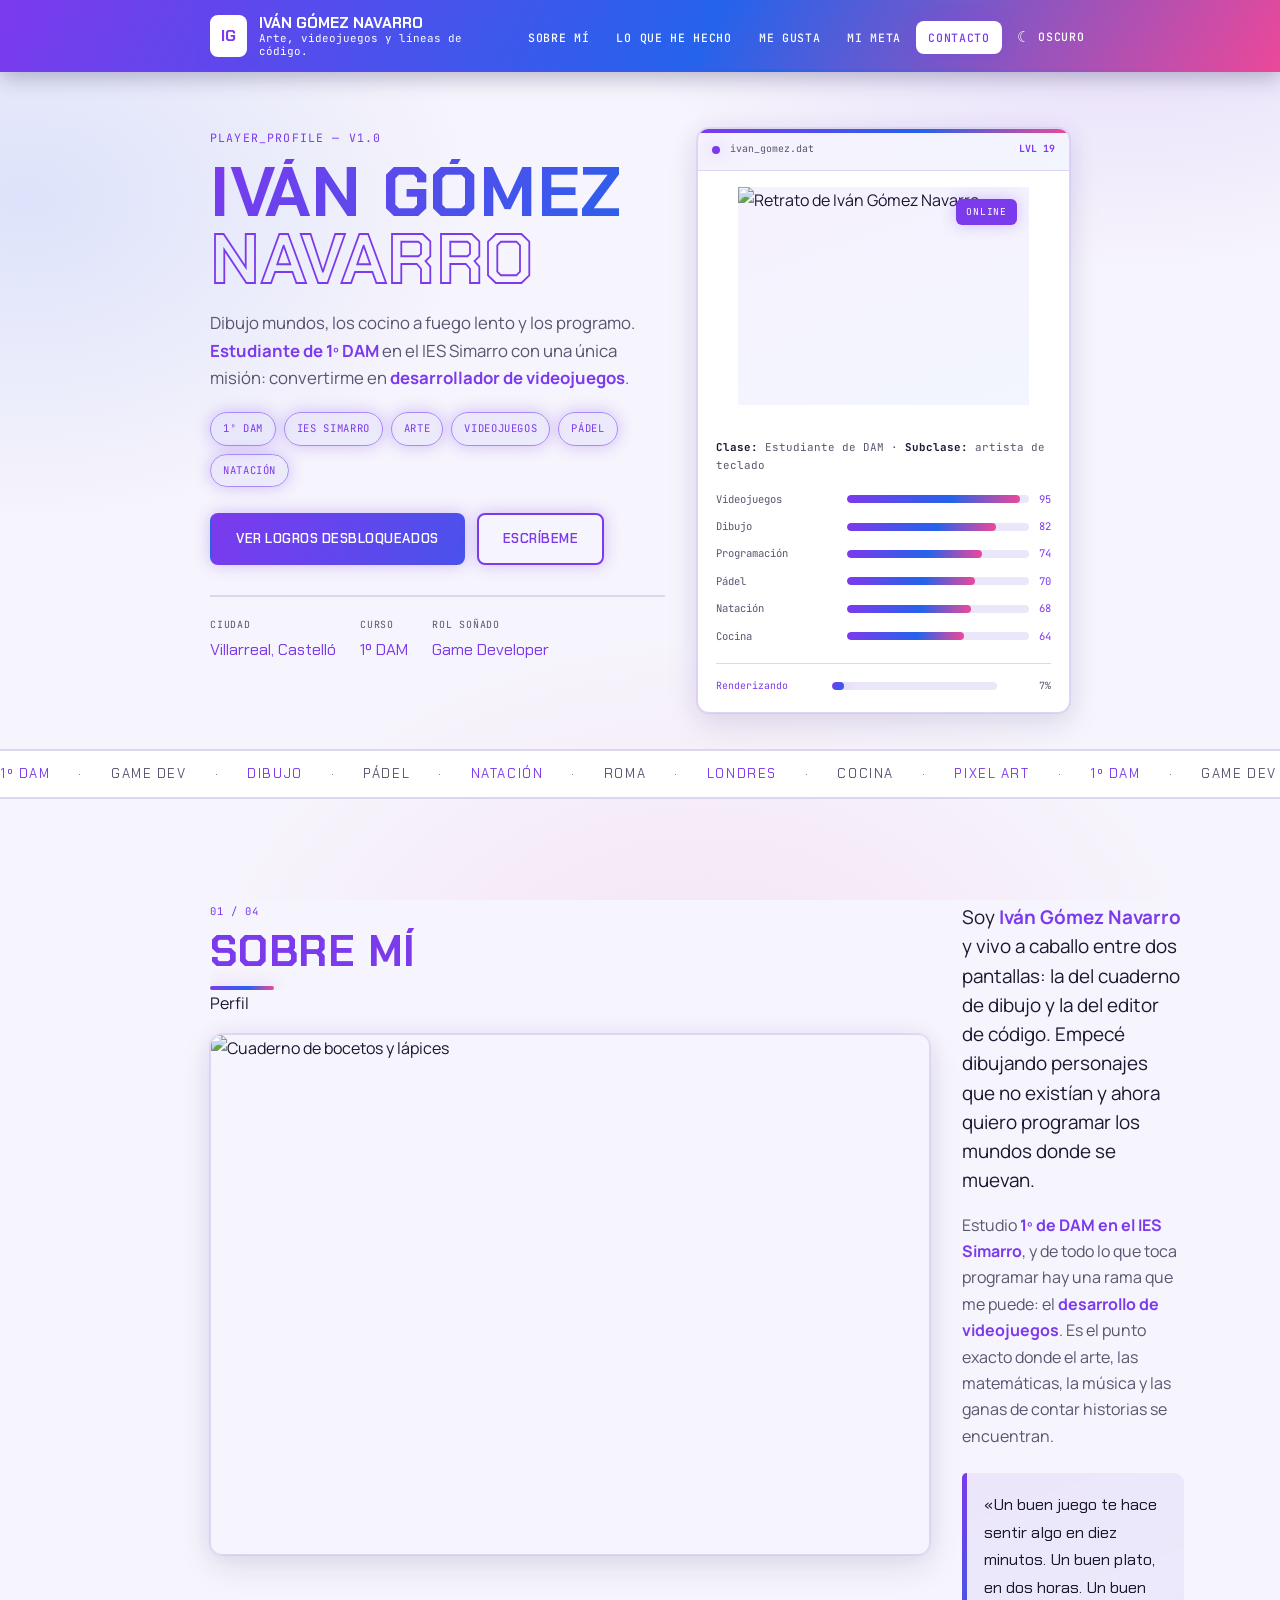
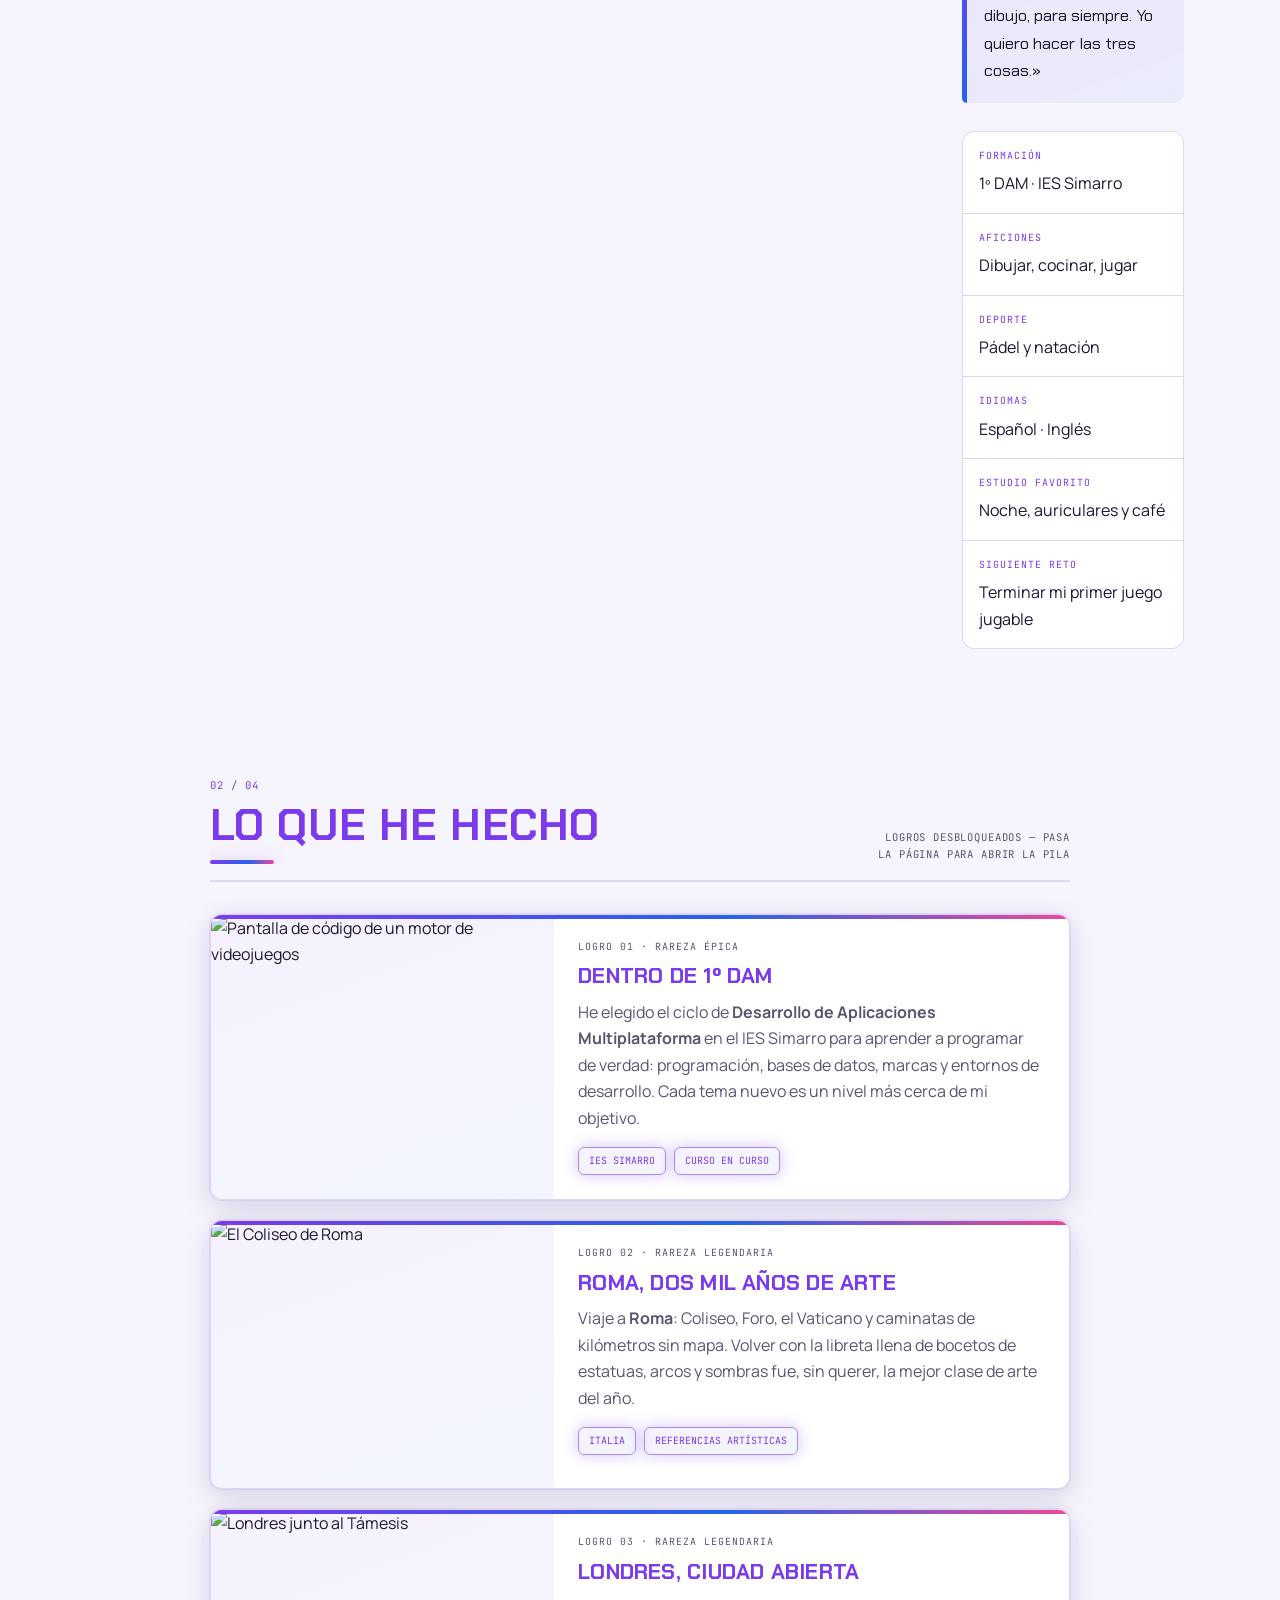
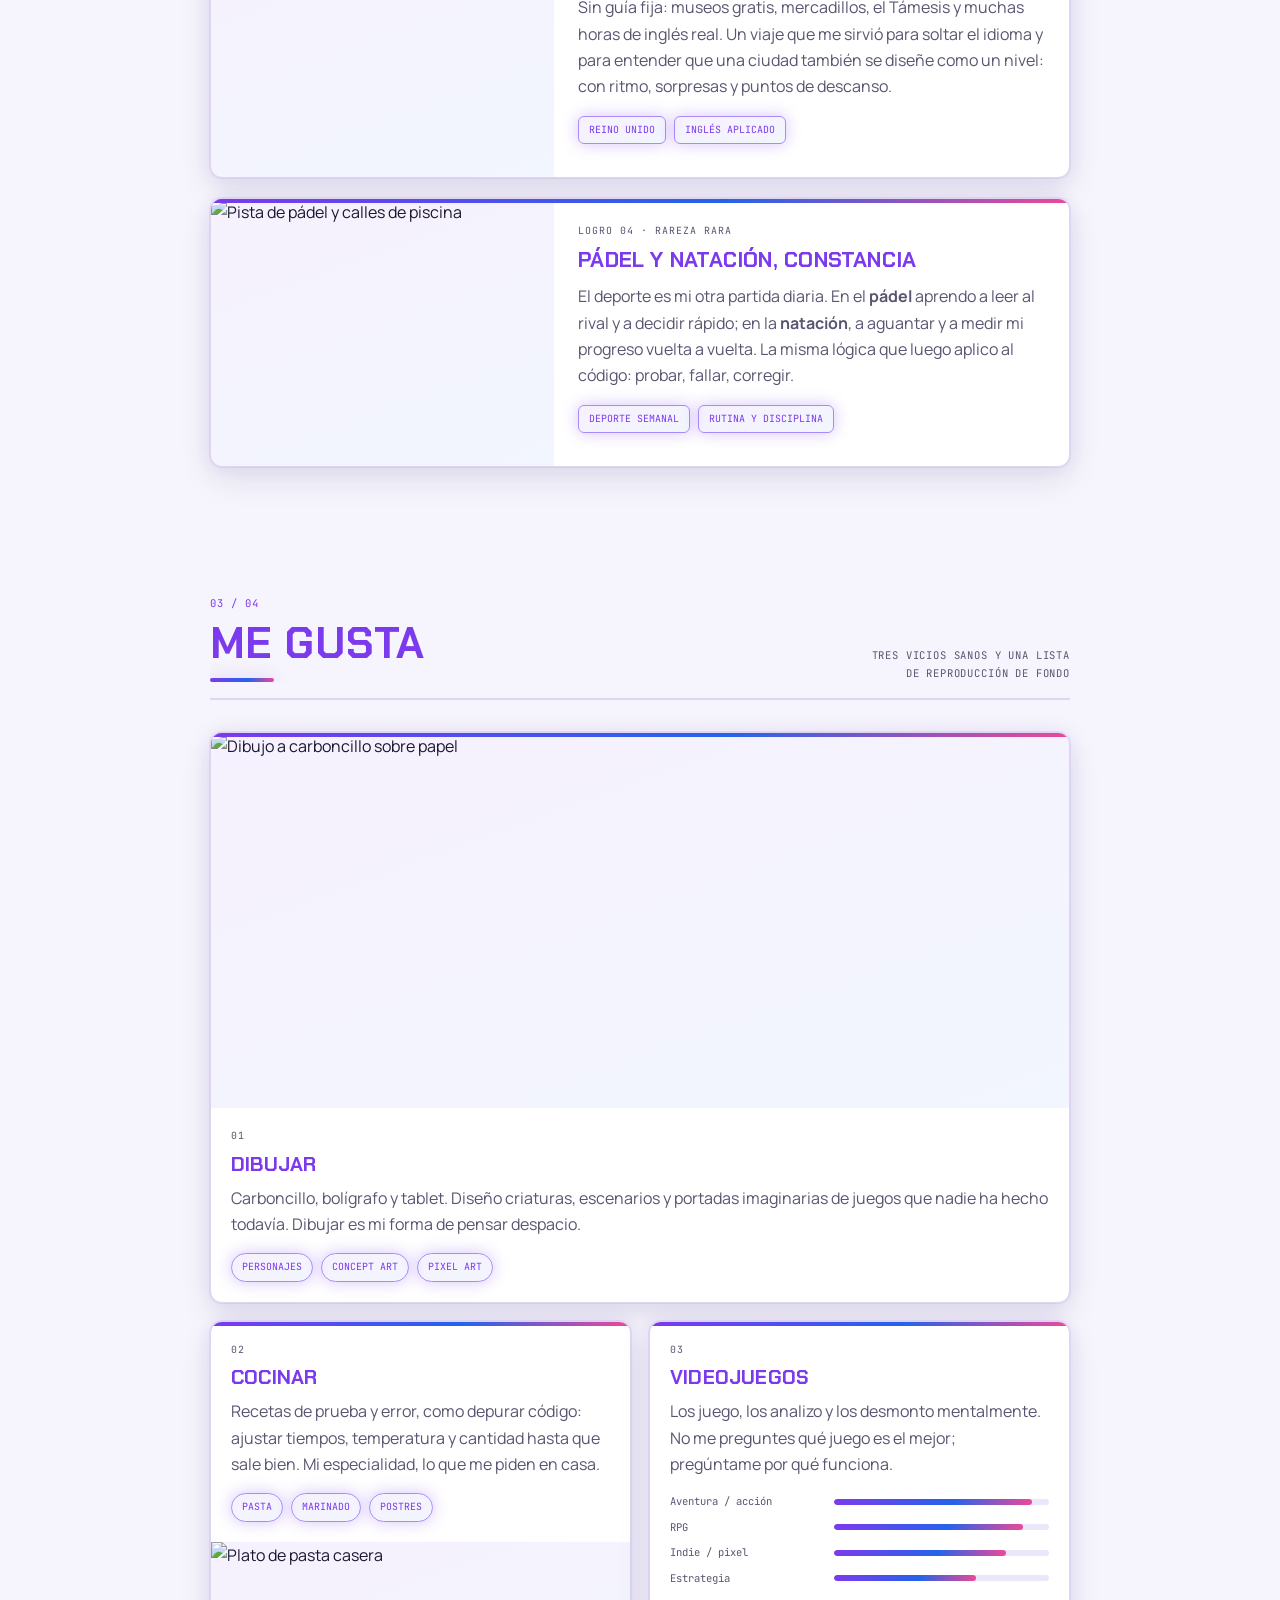
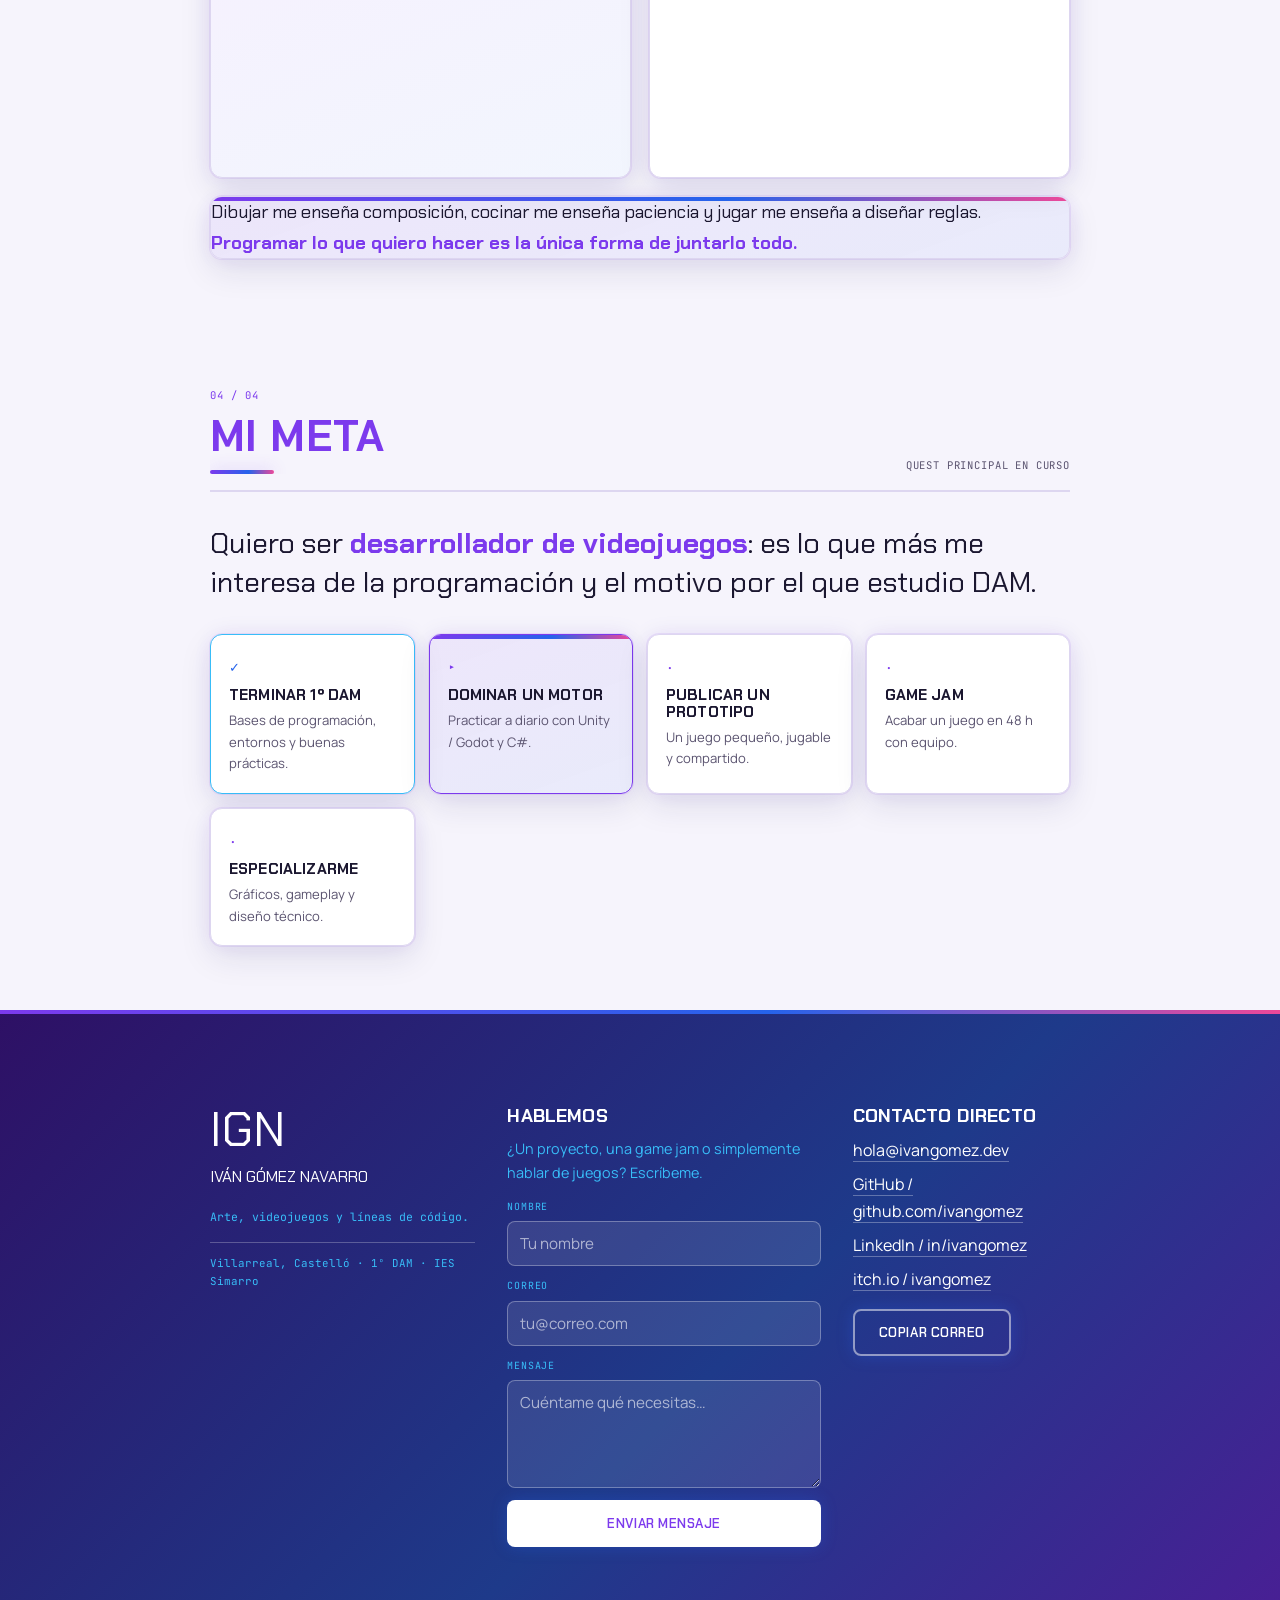
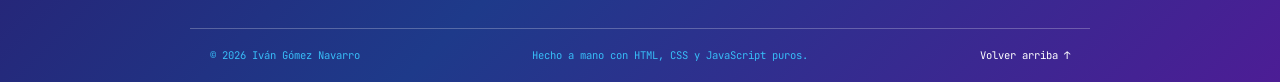
==== commit d9f29364: "Arreglar marquesina" ====
--- a/index.html
+++ b/index.html
@@ -164,14 +164,18 @@
 <div class="ticker" aria-hidden="true">
   <div class="ticker-track">
 
-    <!-- Grupo principal -->
+    <!-- Grupo 1 -->
     <div class="ticker-group">
-      <span>1º DAM</span><span>·</span><span>GAME DEV</span><span>·</span><span>DIBUJO</span><span>·</span><span>PÁDEL</span><span>·</span><span>NATACIÓN</span><span>·</span><span>ROMA</span><span>·</span><span>LONDRES</span><span>·</span><span>COCINA</span><span>·</span><span>PIXEL ART</span><span>·</span>
+      <div class="ticker-seq">
+        <span>1º DAM</span><span>·</span><span>GAME DEV</span><span>·</span><span>DIBUJO</span><span>·</span><span>PÁDEL</span><span>·</span><span>NATACIÓN</span><span>·</span><span>ROMA</span><span>·</span><span>LONDRES</span><span>·</span><span>COCINA</span><span>·</span><span>PIXEL ART</span><span>·</span>
+      </div>
     </div>
 
-    <!-- Copia exacta para cerrar el bucle sin salto visible -->
+    <!-- Grupo 2 (copia exacta para cerrar el bucle) -->
     <div class="ticker-group" aria-hidden="true">
-      <span>1º DAM</span><span>·</span><span>GAME DEV</span><span>·</span><span>DIBUJO</span><span>·</span><span>PÁDEL</span><span>·</span><span>NATACIÓN</span><span>·</span><span>ROMA</span><span>·</span><span>LONDRES</span><span>·</span><span>COCINA</span><span>·</span><span>PIXEL ART</span><span>·</span>
+      <div class="ticker-seq">
+        <span>1º DAM</span><span>·</span><span>GAME DEV</span><span>·</span><span>DIBUJO</span><span>·</span><span>PÁDEL</span><span>·</span><span>NATACIÓN</span><span>·</span><span>ROMA</span><span>·</span><span>LONDRES</span><span>·</span><span>COCINA</span><span>·</span><span>PIXEL ART</span><span>·</span>
+      </div>
     </div>
 
   </div>
--- a/style.css
+++ b/style.css
@@ -392,7 +392,7 @@
 .ticker-track {
   display: flex;
   width: max-content;
-  animation: ticker-left 28s linear infinite;
+  animation: ticker-left 38s linear infinite;
   will-change: transform;
 }
 
@@ -404,6 +404,16 @@
   display: flex;
   gap: 28px;
   padding-right: 28px;
+}
+
+/*
+   Secuencia base de la marquesina.
+   El JS clona este bloque dentro de cada grupo hasta cubrir la pantalla.
+   Mantiene el mismo gap interno para que la separación sea uniforme.
+*/
+.ticker-seq {
+  display: flex;
+  gap: 28px;
 }
 
 .ticker-group span {
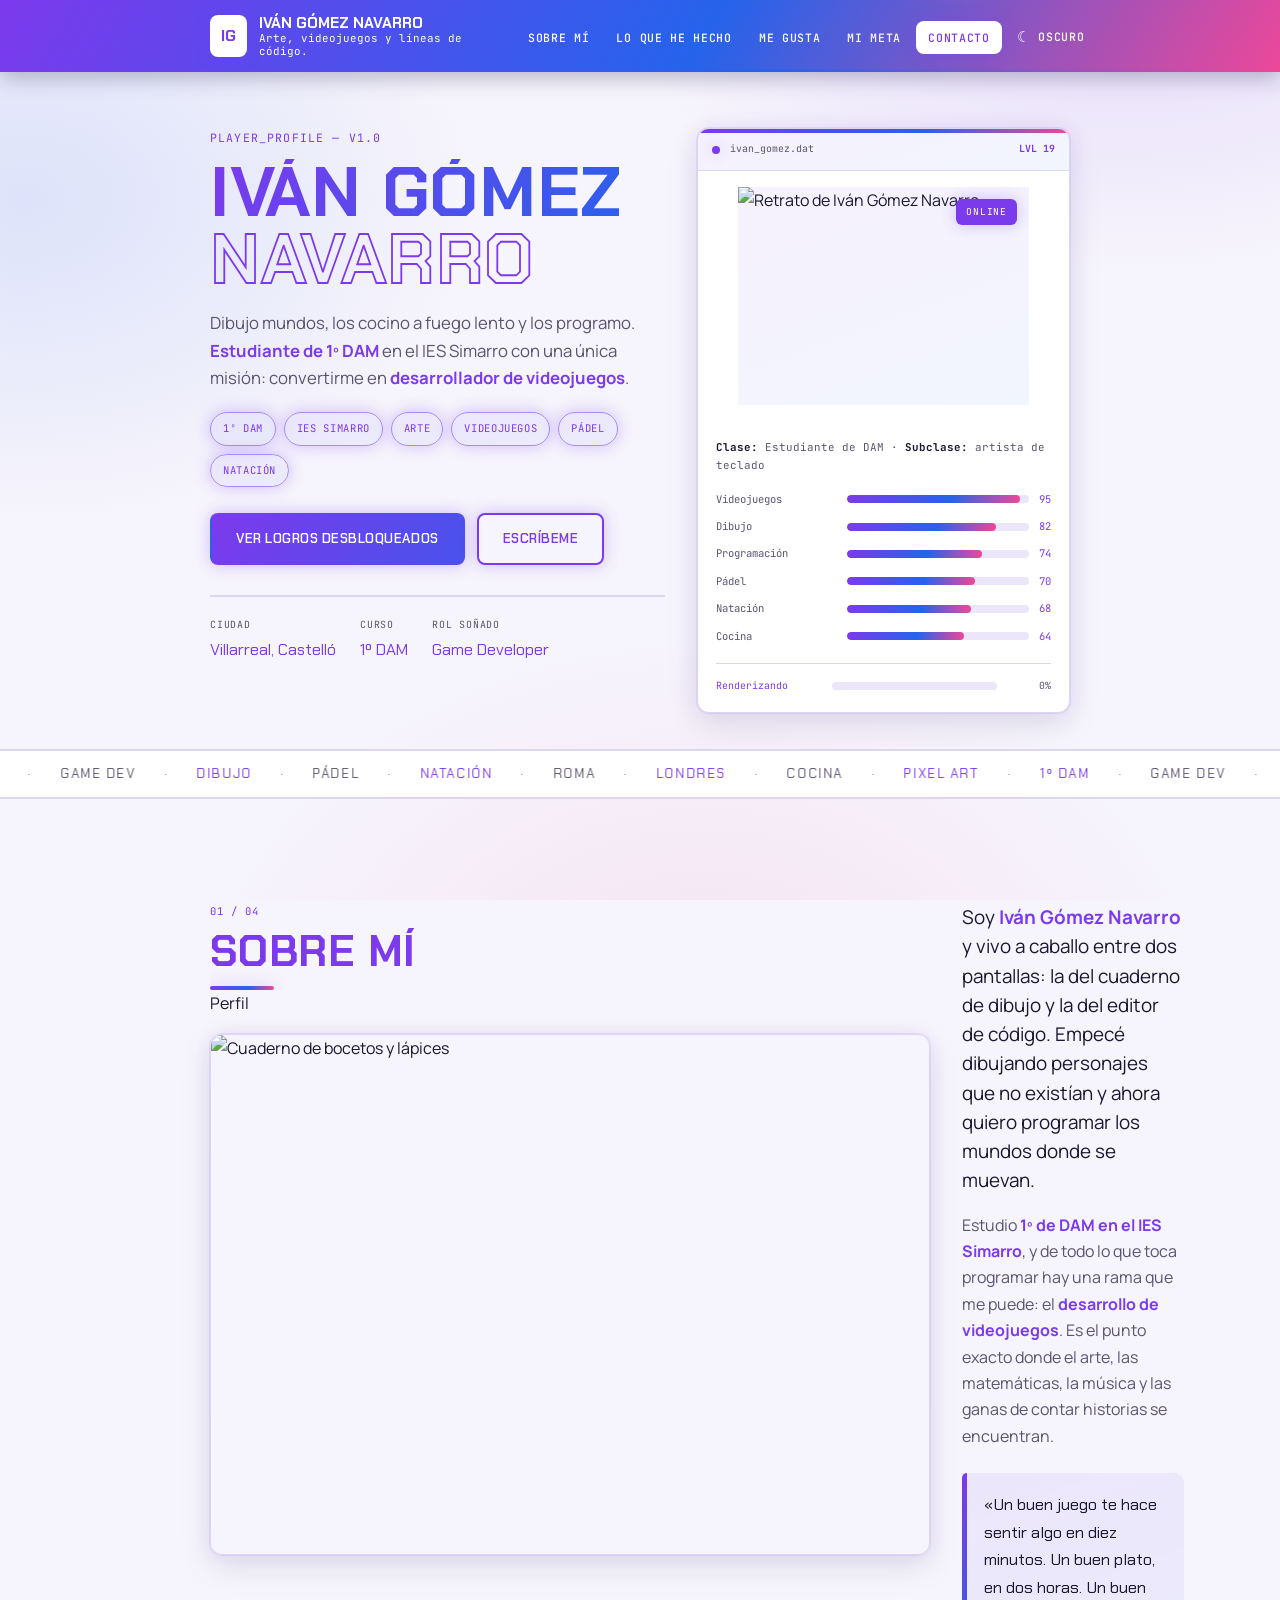
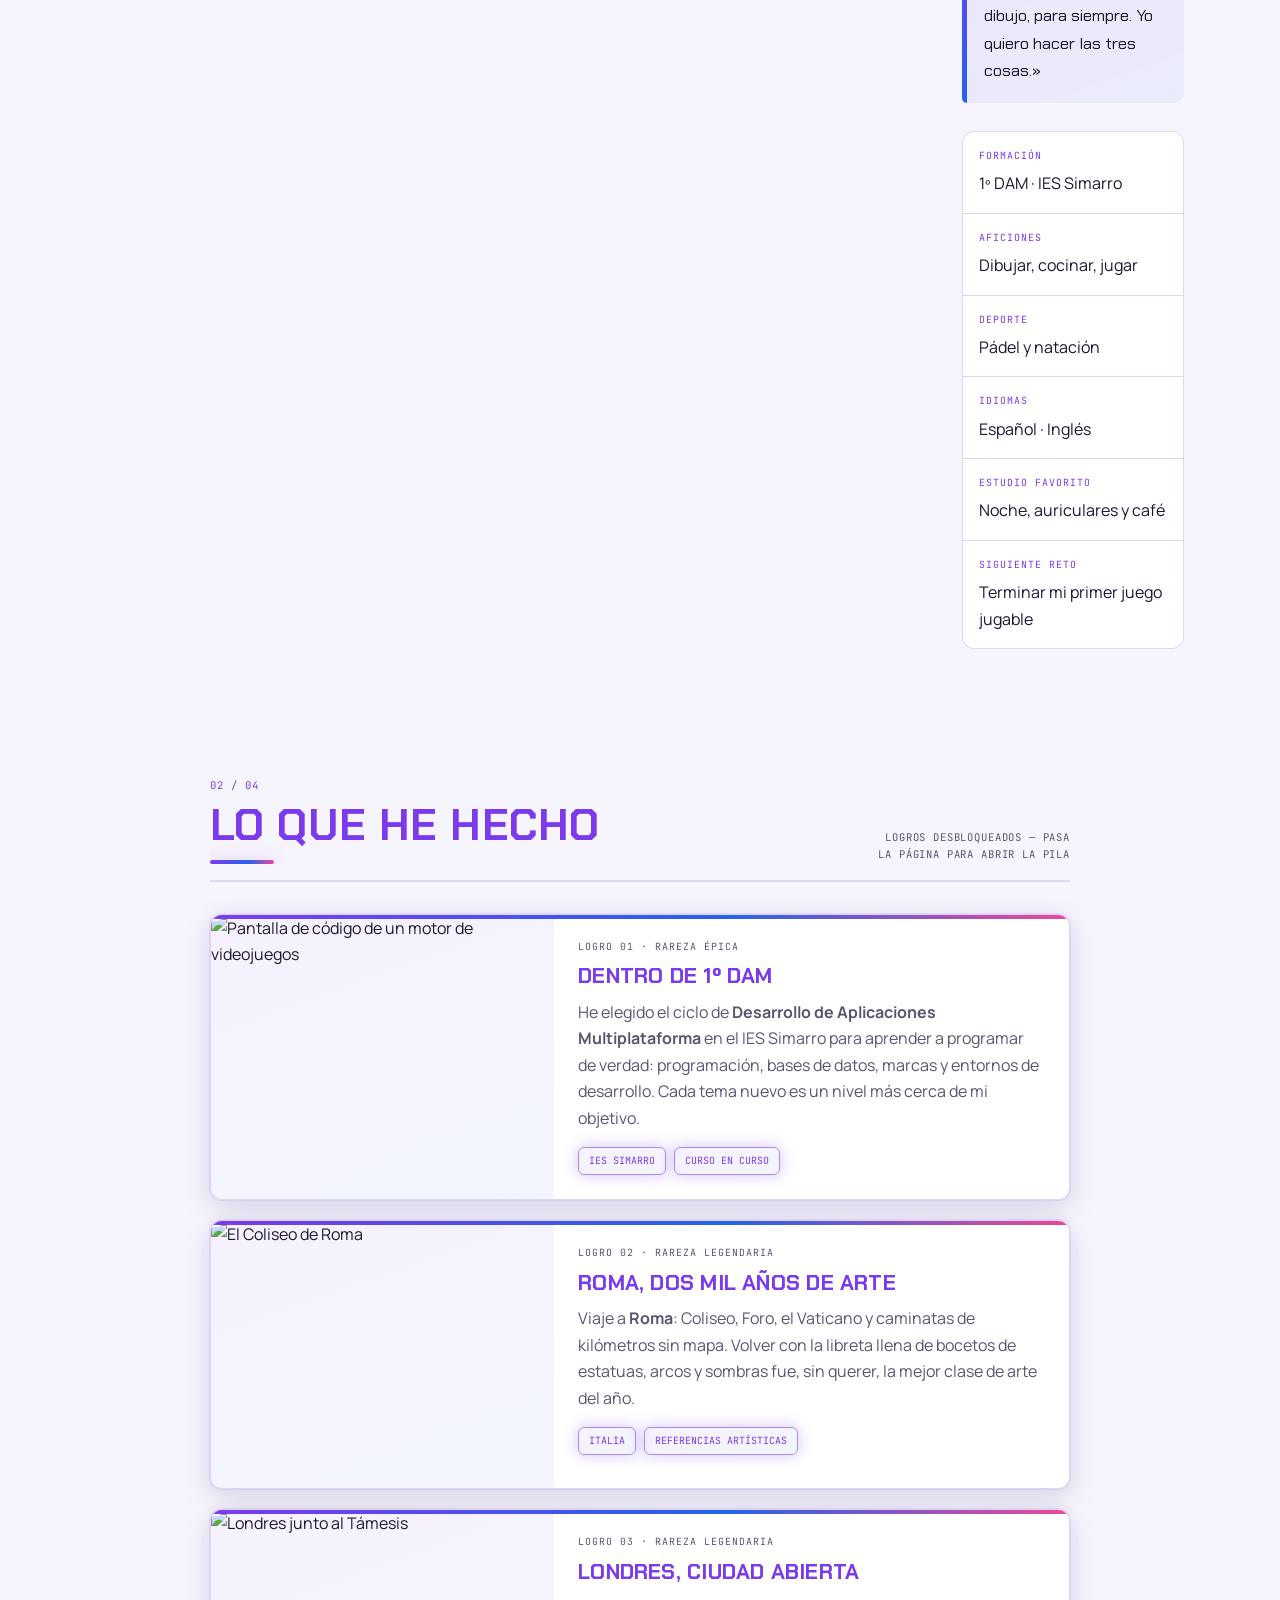
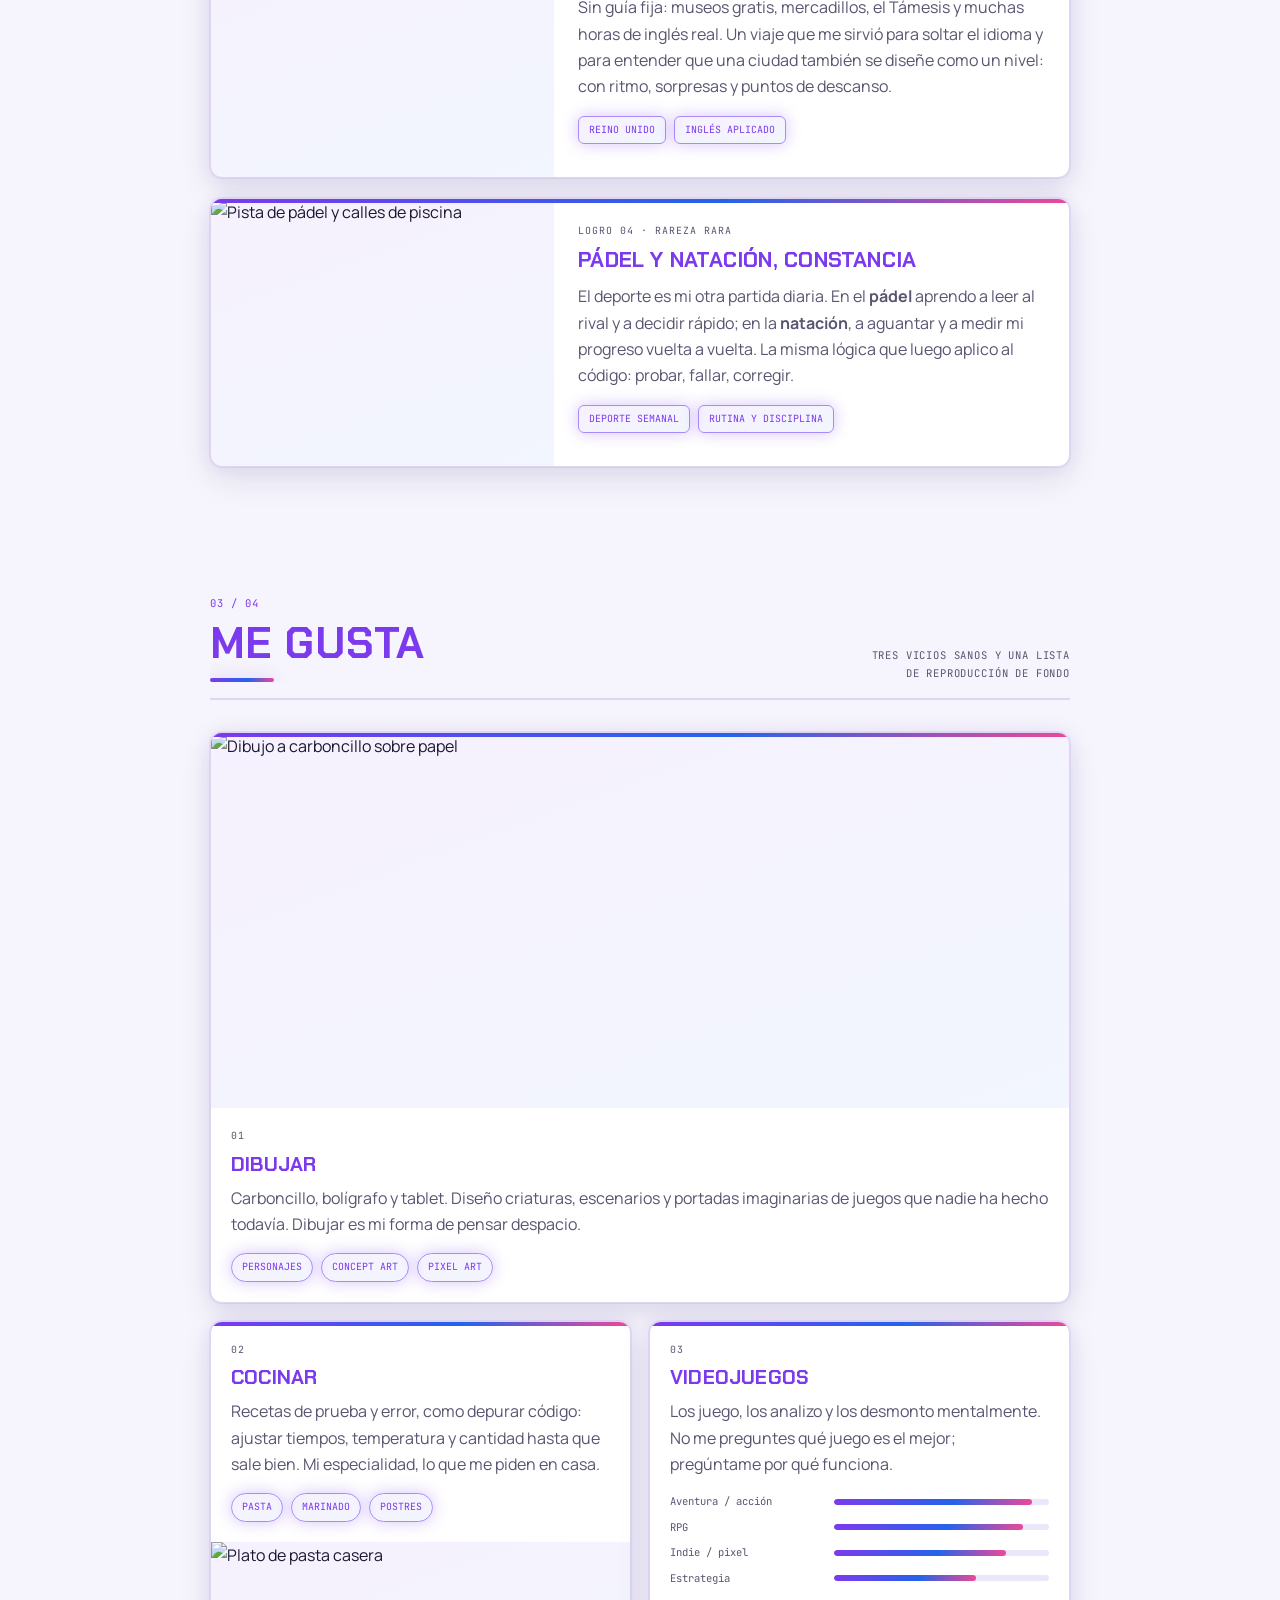
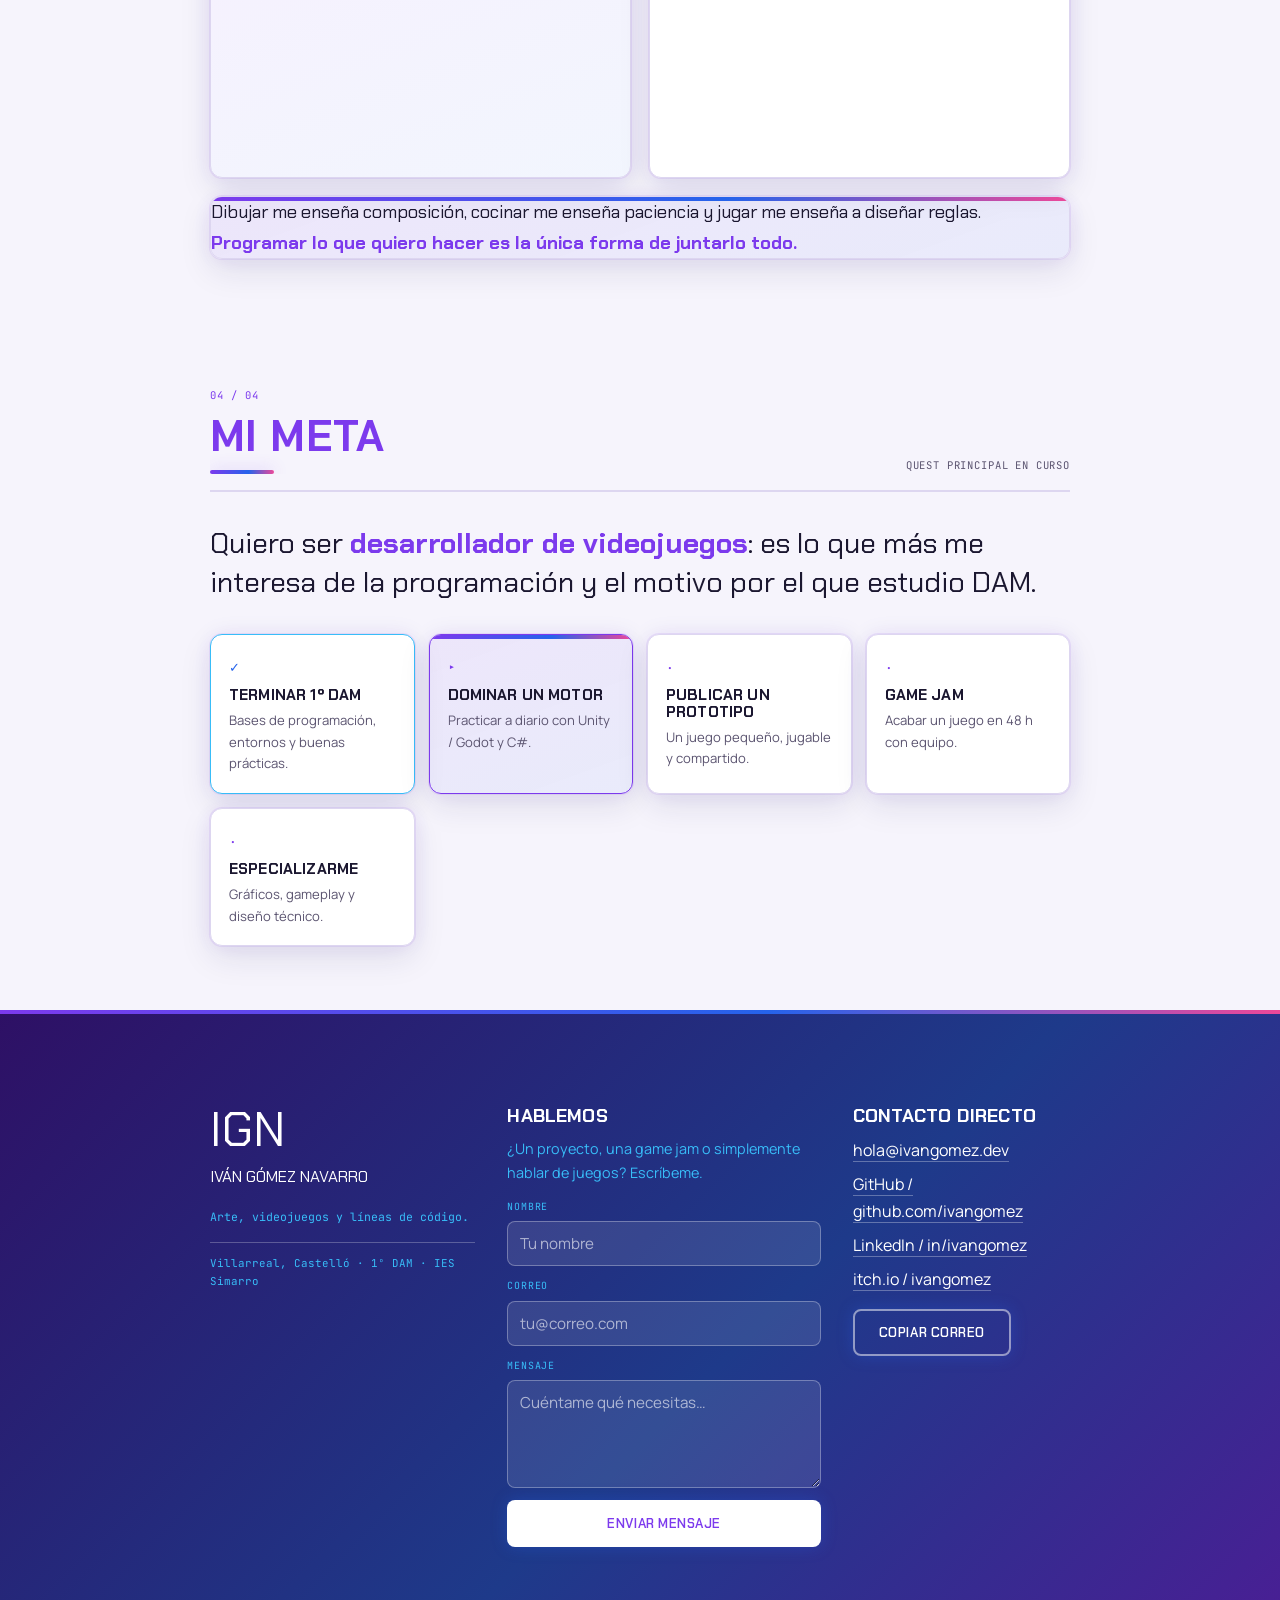
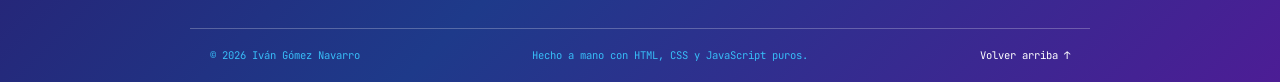
==== commit 3ed0b1c9: "Icono pestaña" ====
--- a/index.html
+++ b/index.html
@@ -7,6 +7,7 @@
   <title>Iván Gómez Navarro — Arte, videojuegos y código</title>
   <meta name="description" content="Marca personal de Iván Gómez Navarro: estudiante de 1º DAM en el IES Simarro, amante del arte, los videojuegos y el deporte, con la meta de ser desarrollador de videojuegos.">
   <meta name="theme-color" content="#08060f">
+  <link rel="shortcut icon" href="Imagenes/Icono.png" type="image/x-icon">
 <!-- ============================================================
      Tema guardado: se aplica antes del CSS para evitar parpadeo.
      Lee localStorage y, si no hay nada guardado, usa el sistema.
--- a/style.css
+++ b/style.css
@@ -392,7 +392,6 @@
 .ticker-track {
   display: flex;
   width: max-content;
-  animation: ticker-left 38s linear infinite;
   will-change: transform;
 }
 
@@ -684,11 +683,6 @@
 
   .mask > span {
     transform: none;
-  }
-
-  /* Excepción: la marquesina debe seguir moviéndose */
-  .ticker-track {
-    animation: ticker-left 28s linear infinite !important;
   }
 }
 
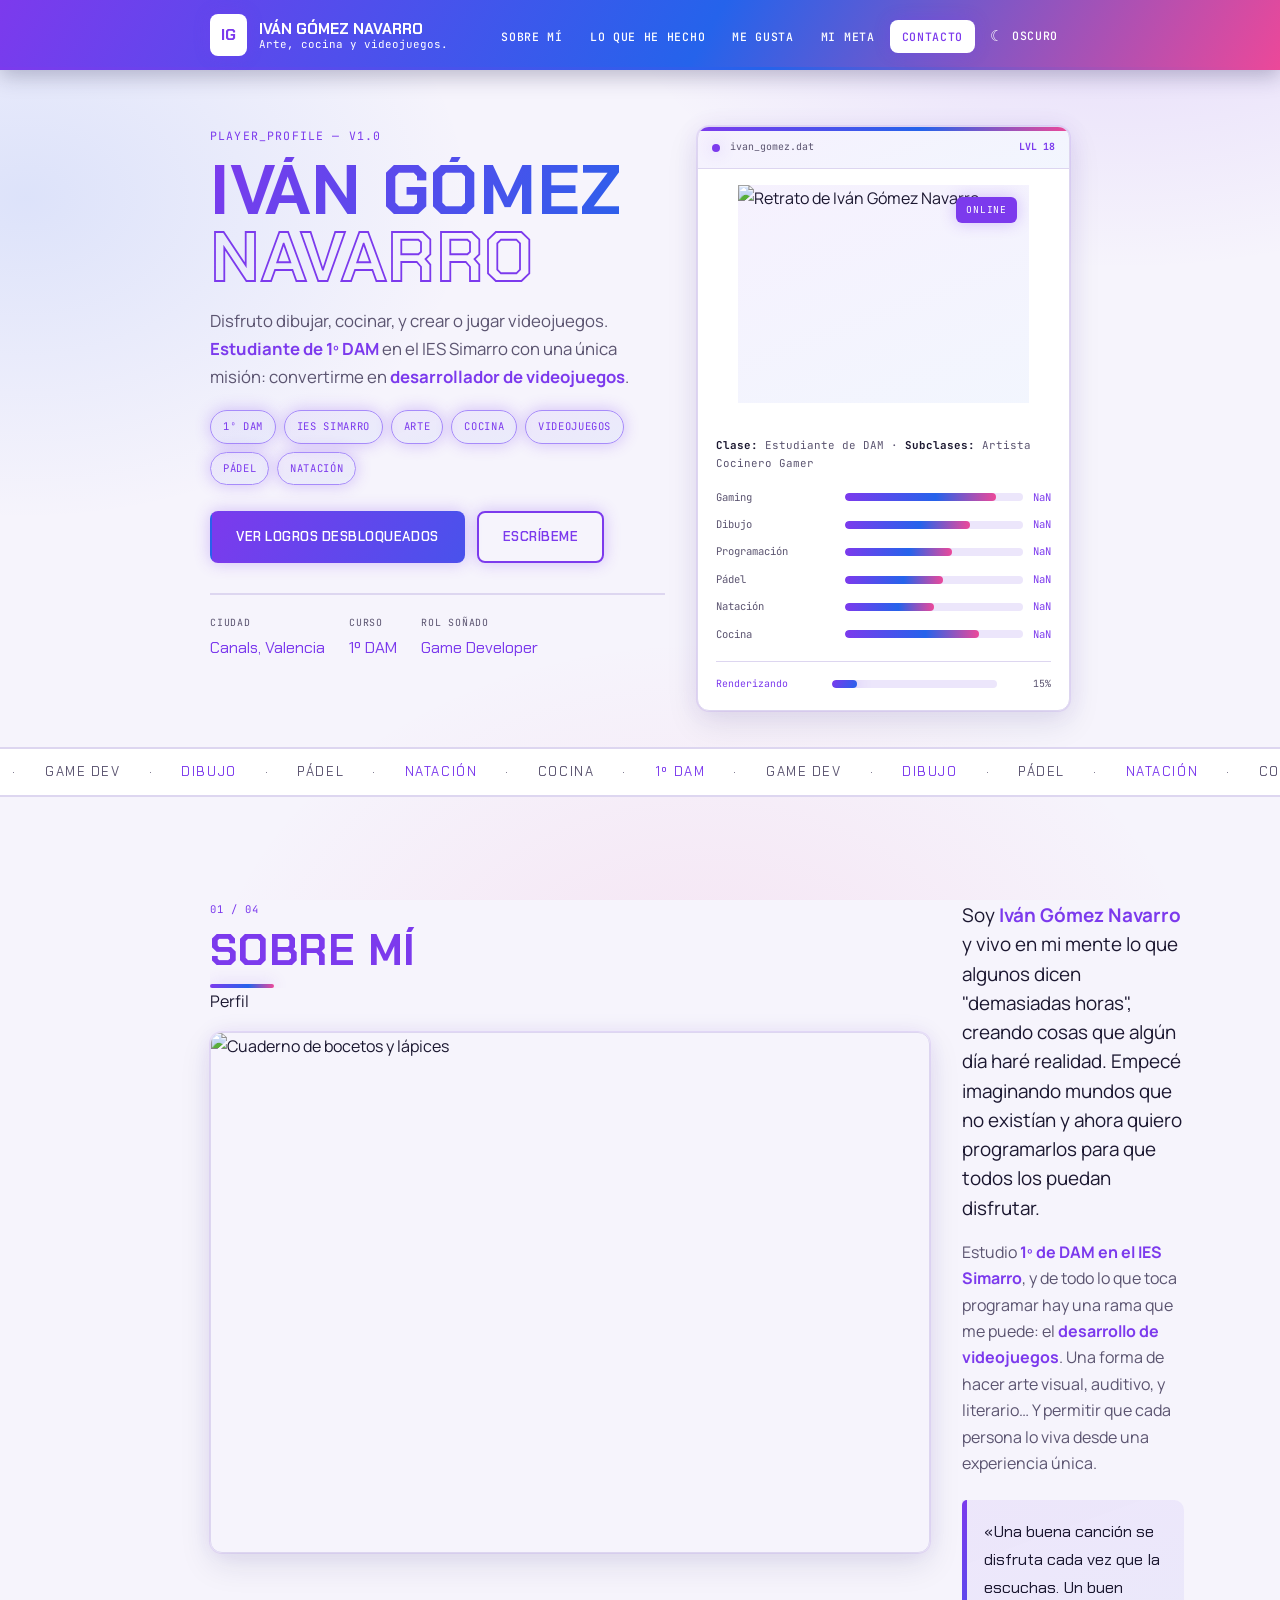
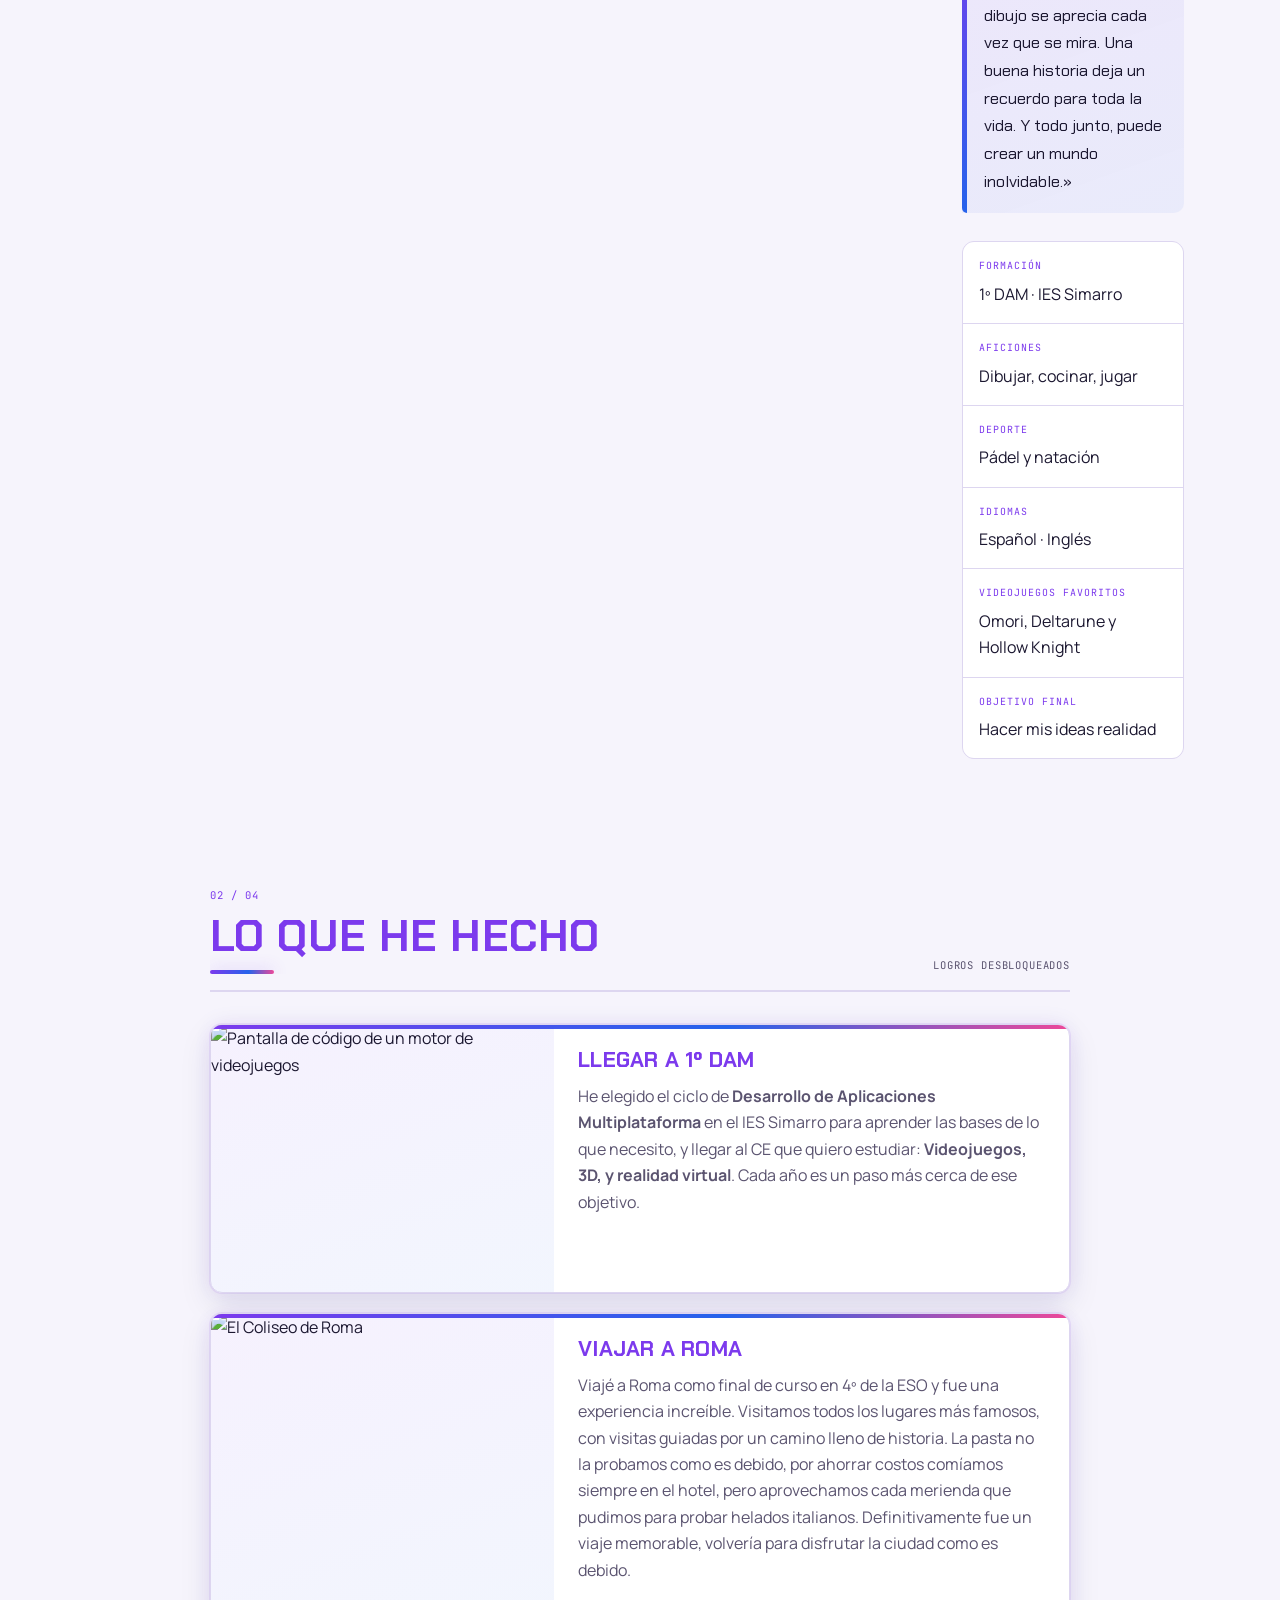
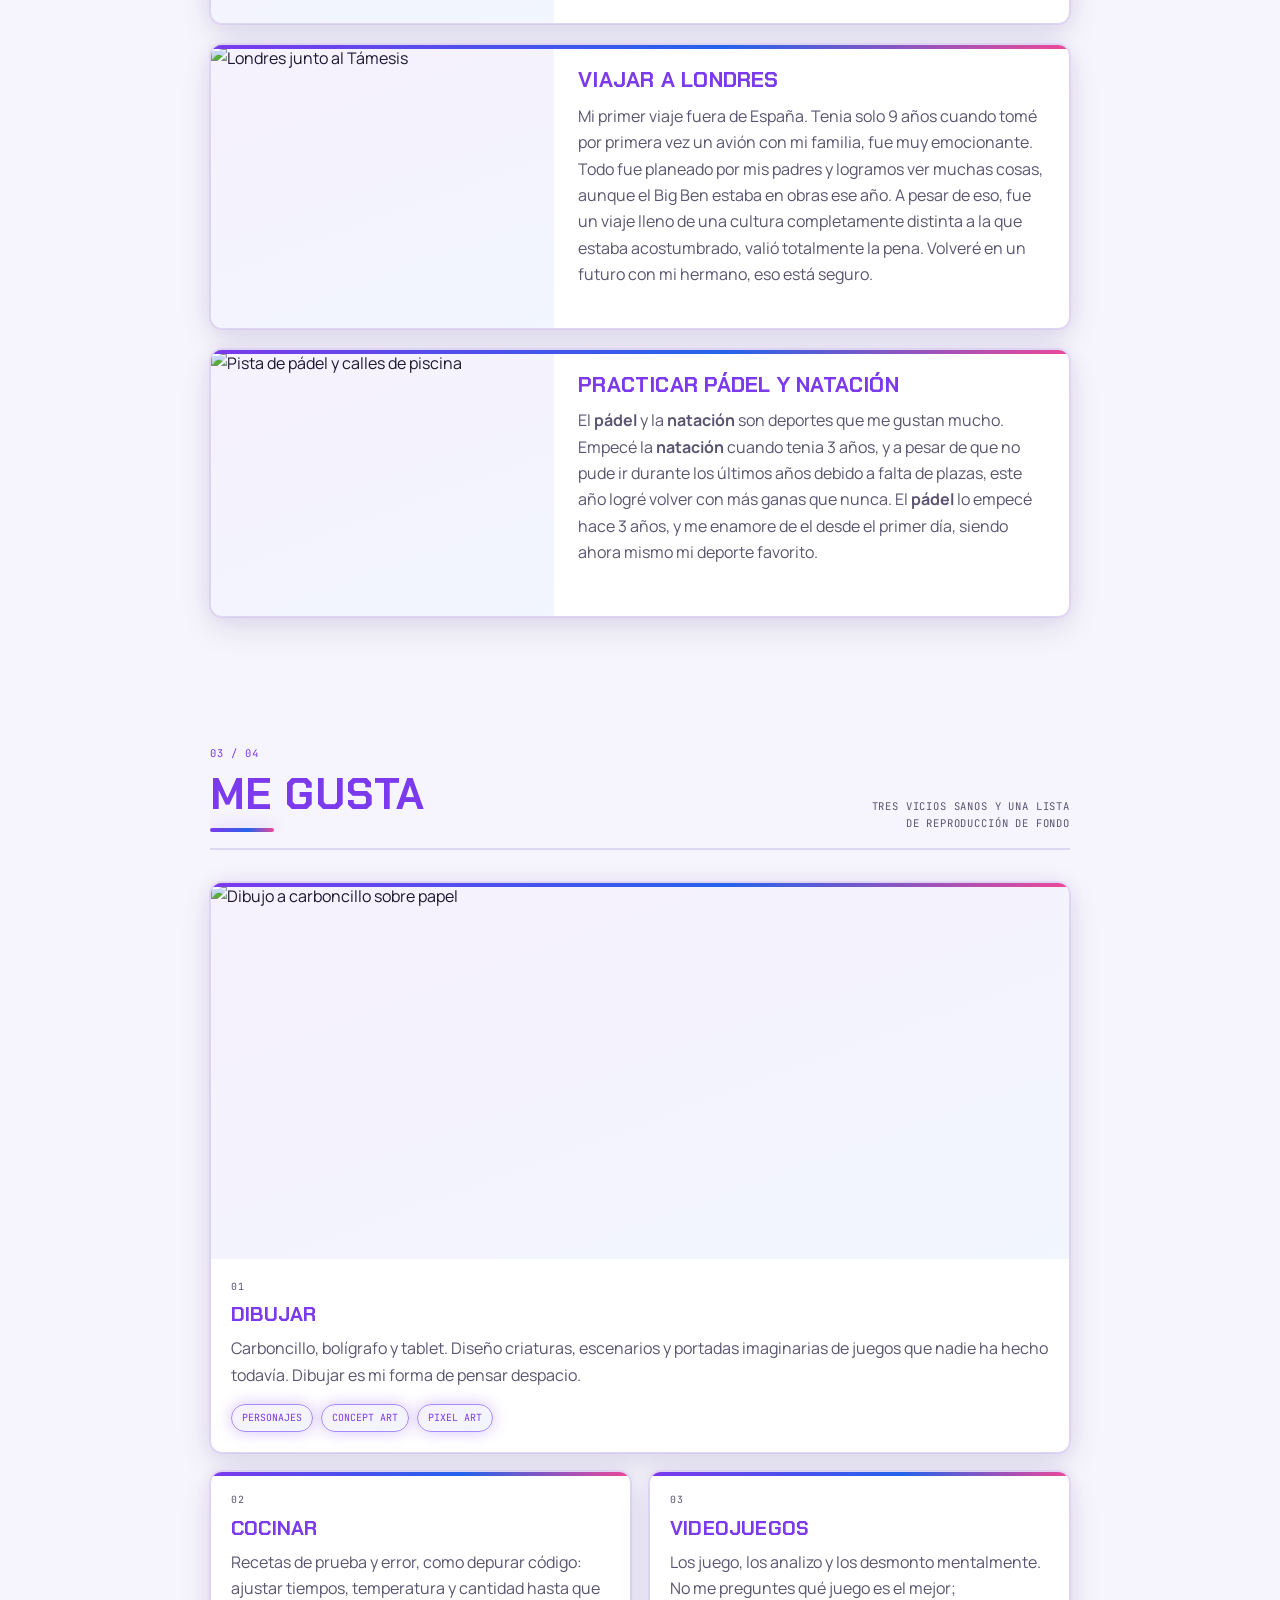
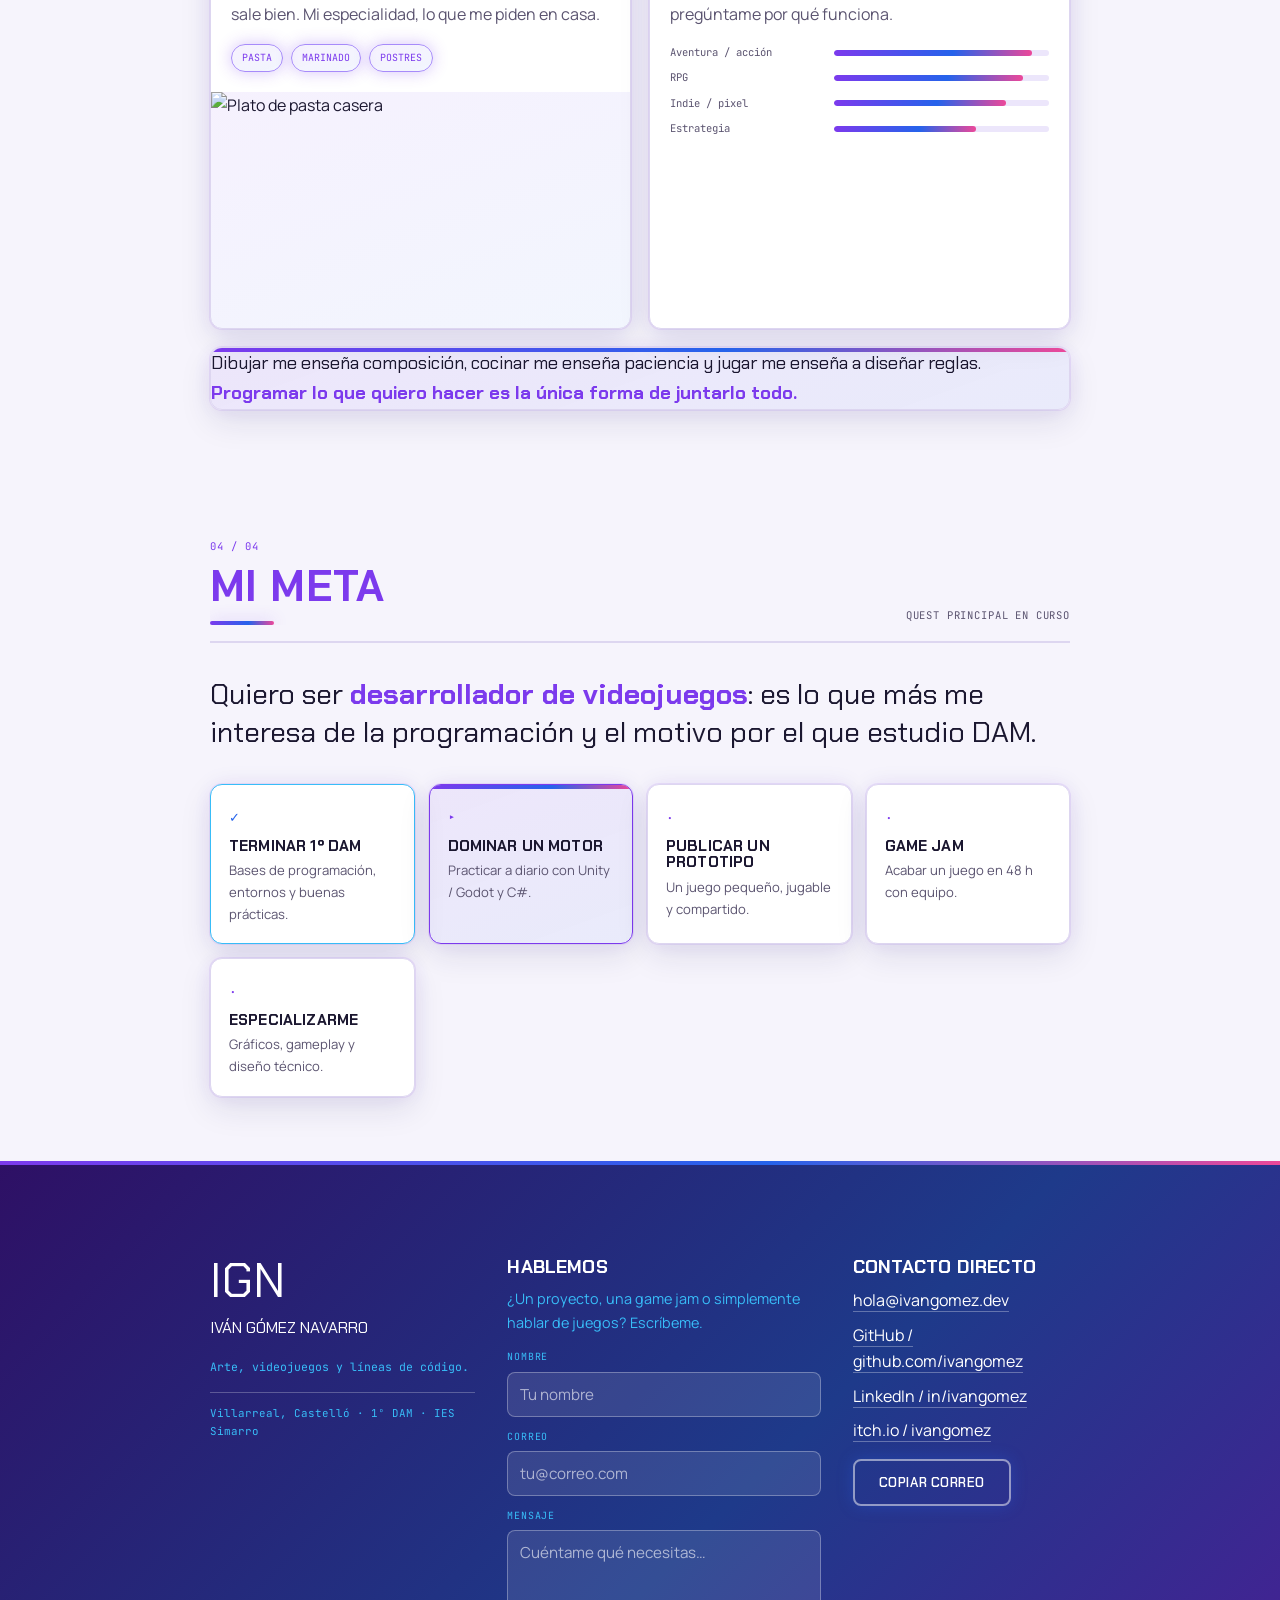
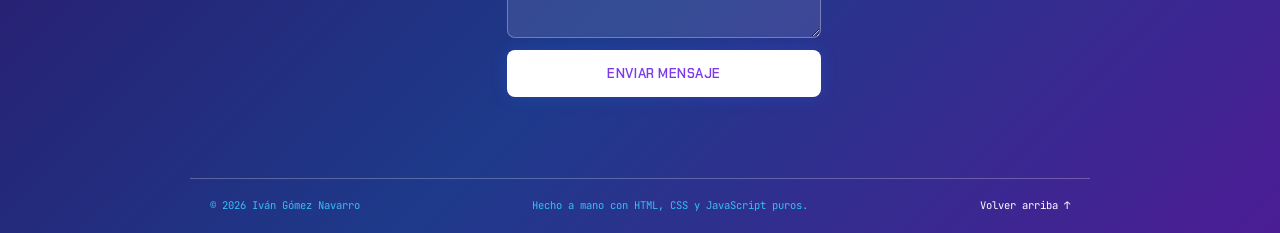
==== commit 1e50fb76: "Añadir información personal (SOBRE MÍ) (LO QUE HE HECHO)" ====
--- a/index.html
+++ b/index.html
@@ -56,7 +56,7 @@
         <span class="brand-mark">IG</span>
         <span class="brand-txt">
           <strong>Iván Gómez Navarro</strong>
-          <em>Arte, videojuegos y líneas de código.</em>
+          <em>Arte, cocina y videojuegos.</em>
         </span>
       </a>
 
@@ -102,14 +102,14 @@
             <span class="outline">Navarro</span>
           </h1>
           <p class="hero-phrase reveal" style="--d:.15s">
-            Dibujo mundos, los cocino a fuego lento y los programo.
+            Disfruto dibujar, cocinar, y crear o jugar videojuegos.
             <b>Estudiante de 1º DAM</b> en el IES Simarro con una única misión:
             convertirme en <b>desarrollador de videojuegos</b>.
           </p>
 
           <!-- Etiquetas rápidas -->
           <ul class="chips reveal" style="--d:.25s">
-            <li>1º DAM</li><li>IES Simarro</li><li>Arte</li><li>Videojuegos</li><li>Pádel</li><li>Natación</li>
+            <li>1º DAM</li><li>IES Simarro</li><li>Arte</li><li>Cocina</li><li>Videojuegos</li><li>Pádel</li><li>Natación</li>
           </ul>
 
           <div class="hero-actions reveal" style="--d:.35s">
@@ -119,7 +119,7 @@
 
           <!-- Contadores tipo HUD -->
           <dl class="hero-stats reveal" style="--d:.45s">
-            <div><dt>Ciudad</dt><dd>Villarreal, Castelló</dd></div>
+            <div><dt>Ciudad</dt><dd>Canals, Valencia</dd></div>
             <div><dt>Curso</dt><dd>1º DAM</dd></div>
             <div><dt>Rol soñado</dt><dd>Game Developer</dd></div>
           </dl>
@@ -130,7 +130,7 @@
           <div class="pc-top">
             <span class="pc-dot"></span>
             <span class="pc-file">ivan_gomez.dat</span>
-            <span class="pc-lvl">LVL 19</span>
+            <span class="pc-lvl">LVL 18</span>
           </div>
 
           <figure class="pc-media">
@@ -139,16 +139,16 @@
           </figure>
 
           <div class="pc-body">
-            <p class="pc-class"><b>Clase:</b> Estudiante de DAM · <b>Subclase:</b> artista de teclado</p>
+            <p class="pc-class"><b>Clase:</b> Estudiante de DAM · <b>Subclases:</b> Artista Cocinero Gamer</p>
 
             <!-- Barras de habilidad -->
             <ul class="stats">
-              <li class="stat" style="--w:95%;--d:.1s"><span class="stat-name">Videojuegos</span><span class="stat-bar"><i></i></span><span class="stat-num" data-count="95">0</span></li>
-              <li class="stat" style="--w:82%;--d:.2s"><span class="stat-name">Dibujo</span><span class="stat-bar"><i></i></span><span class="stat-num" data-count="82">0</span></li>
-              <li class="stat" style="--w:74%;--d:.3s"><span class="stat-name">Programación</span><span class="stat-bar"><i></i></span><span class="stat-num" data-count="74">0</span></li>
-              <li class="stat" style="--w:70%;--d:.4s"><span class="stat-name">Pádel</span><span class="stat-bar"><i></i></span><span class="stat-num" data-count="70">0</span></li>
-              <li class="stat" style="--w:68%;--d:.5s"><span class="stat-name">Natación</span><span class="stat-bar"><i></i></span><span class="stat-num" data-count="68">0</span></li>
-              <li class="stat" style="--w:64%;--d:.6s"><span class="stat-name">Cocina</span><span class="stat-bar"><i></i></span><span class="stat-num" data-count="64">0</span></li>
+              <li class="stat" style="--w:85%;--d:.1s"><span class="stat-name">Gaming</span><span class="stat-bar"><i></i></span><span class="stat-num" data-count="85%">0</span></li>
+              <li class="stat" style="--w:70%;--d:.2s"><span class="stat-name">Dibujo</span><span class="stat-bar"><i></i></span><span class="stat-num" data-count="70%">0</span></li>
+              <li class="stat" style="--w:60%;--d:.3s"><span class="stat-name">Programación</span><span class="stat-bar"><i></i></span><span class="stat-num" data-count="60%">0</span></li>
+              <li class="stat" style="--w:55%;--d:.4s"><span class="stat-name">Pádel</span><span class="stat-bar"><i></i></span><span class="stat-num" data-count="55%">0</span></li>
+              <li class="stat" style="--w:50%;--d:.5s"><span class="stat-name">Natación</span><span class="stat-bar"><i></i></span><span class="stat-num" data-count="50%">0</span></li>
+              <li class="stat" style="--w:75%;--d:.6s"><span class="stat-name">Cocina</span><span class="stat-bar"><i></i></span><span class="stat-num" data-count="75%">0</span></li>
             </ul>
 
             <!-- Barra de carga animada -->
@@ -168,14 +168,14 @@
     <!-- Grupo 1 -->
     <div class="ticker-group">
       <div class="ticker-seq">
-        <span>1º DAM</span><span>·</span><span>GAME DEV</span><span>·</span><span>DIBUJO</span><span>·</span><span>PÁDEL</span><span>·</span><span>NATACIÓN</span><span>·</span><span>ROMA</span><span>·</span><span>LONDRES</span><span>·</span><span>COCINA</span><span>·</span><span>PIXEL ART</span><span>·</span>
+        <span>1º DAM</span><span>·</span><span>GAME DEV</span><span>·</span><span>DIBUJO</span><span>·</span><span>PÁDEL</span><span>·</span><span>NATACIÓN</span><span>·</span><span>COCINA</span><span>·</span>
       </div>
     </div>
 
     <!-- Grupo 2 (copia exacta para cerrar el bucle) -->
     <div class="ticker-group" aria-hidden="true">
       <div class="ticker-seq">
-        <span>1º DAM</span><span>·</span><span>GAME DEV</span><span>·</span><span>DIBUJO</span><span>·</span><span>PÁDEL</span><span>·</span><span>NATACIÓN</span><span>·</span><span>ROMA</span><span>·</span><span>LONDRES</span><span>·</span><span>COCINA</span><span>·</span><span>PIXEL ART</span><span>·</span>
+        <span>1º DAM</span><span>·</span><span>GAME DEV</span><span>·</span><span>DIBUJO</span><span>·</span><span>PÁDEL</span><span>·</span><span>NATACIÓN</span><span>·</span><span>COCINA</span><span>·</span>
       </div>
     </div>
 
@@ -198,18 +198,19 @@
         <!-- Columna que hace scroll -->
         <div class="flow-col">
           <p class="lead reveal">
-            Soy <b>Iván Gómez Navarro</b> y vivo a caballo entre dos pantallas: la del cuaderno de
-            dibujo y la del editor de código. Empecé dibujando personajes que no existían y ahora
-            quiero programar los mundos donde se muevan.
+            Soy <b>Iván Gómez Navarro</b> y vivo en mi mente lo que algunos dicen "demasiadas horas", 
+            creando cosas que algún día haré realidad. Empecé imaginando mundos que no existían y ahora
+            quiero programarlos para que todos los puedan disfrutar.
+
           </p>
           <p class="reveal" style="--d:.1s">
             Estudio <b>1º de DAM en el IES Simarro</b>, y de todo lo que toca programar hay una
-            rama que me puede: el <b>desarrollo de videojuegos</b>. Es el punto exacto donde
-            el arte, las matemáticas, la música y las ganas de contar historias se encuentran.
+            rama que me puede: el <b>desarrollo de videojuegos</b>. Una forma de hacer arte visual, 
+            auditivo, y literario… Y permitir que cada persona lo viva desde una experiencia única.
           </p>
           <blockquote class="reveal" style="--d:.15s">
-            «Un buen juego te hace sentir algo en diez minutos. Un buen plato, en dos horas.
-            Un buen dibujo, para siempre. Yo quiero hacer las tres cosas.»
+            «Una buena canción se disfruta cada vez que la escuchas. Un buen dibujo se aprecia cada vez que se mira. 
+            Una buena historia deja un recuerdo para toda la vida. Y todo junto, puede crear un mundo inolvidable.»
           </blockquote>
 
           <!-- Datos rápidos -->
@@ -218,8 +219,8 @@
             <div class="reveal" style="--d:.08s"><dt>Aficiones</dt><dd>Dibujar, cocinar, jugar</dd></div>
             <div class="reveal" style="--d:.16s"><dt>Deporte</dt><dd>Pádel y natación</dd></div>
             <div class="reveal" style="--d:.24s"><dt>Idiomas</dt><dd>Español · Inglés</dd></div>
-            <div class="reveal" style="--d:.32s"><dt>Estudio favorito</dt><dd>Noche, auriculares y café</dd></div>
-            <div class="reveal" style="--d:.4s"><dt>Siguiente reto</dt><dd>Terminar mi primer juego jugable</dd></div>
+            <div class="reveal" style="--d:.32s"><dt>Videojuegos favoritos</dt><dd>Omori, Deltarune y Hollow Knight</dd></div>
+            <div class="reveal" style="--d:.4s"><dt>Objetivo final</dt><dd>Hacer mis ideas realidad</dd></div>
           </dl>
         </div>
       </div>
@@ -233,7 +234,7 @@
             <p class="sec-num">02 / 04</p>
             <h2 class="sec-title mask" id="hecho-title"><span>Lo que he hecho</span></h2>
           </div>
-          <p class="sec-note">Logros desbloqueados — pasa la página para abrir la pila</p>
+          <p class="sec-note">Logros desbloqueados</p>
         </div>
 
         <!-- Tarjetas apiladas (stacked cards) -->
@@ -241,48 +242,45 @@
           <article class="stack-card" style="--i:0">
             <div class="sc-media"><img src="https://picsum.photos/seed/unity-game-studio-code/900/700" alt="Pantalla de código de un motor de videojuegos" loading="lazy" width="900" height="700"></div>
             <div class="sc-body">
-              <p class="sc-tag">Logro 01 · RAREZA ÉPICA</p>
-              <h3>Dentro de 1º DAM</h3>
+              <h3>Llegar a 1º DAM</h3>
               <p>He elegido el ciclo de <b>Desarrollo de Aplicaciones Multiplataforma</b> en el IES Simarro
-                 para aprender a programar de verdad: programación, bases de datos, marcas y entornos de
-                 desarrollo. Cada tema nuevo es un nivel más cerca de mi objetivo.</p>
-              <ul class="sc-meta"><li>IES Simarro</li><li>Curso en curso</li></ul>
+                 para aprender las bases de lo que necesito, y llegar al CE que quiero estudiar: <b>Videojuegos, 
+                 3D, y realidad virtual</b>. Cada año es un paso más cerca de ese objetivo.</p>
             </div>
           </article>
 
           <article class="stack-card" style="--i:1">
             <div class="sc-media"><img src="https://picsum.photos/seed/rome-colosseum-viaje/900/700" alt="El Coliseo de Roma" loading="lazy" width="900" height="700"></div>
             <div class="sc-body">
-              <p class="sc-tag">Logro 02 · RAREZA LEGENDARIA</p>
-              <h3>Roma, dos mil años de arte</h3>
-              <p>Viaje a <b>Roma</b>: Coliseo, Foro, el Vaticano y caminatas de kilómetros sin mapa.
-                 Volver con la libreta llena de bocetos de estatuas, arcos y sombras fue, sin querer,
-                 la mejor clase de arte del año.</p>
-              <ul class="sc-meta"><li>Italia</li><li>Referencias artísticas</li></ul>
+              <h3>Viajar a Roma</h3>
+              <p>Viajé a Roma como final de curso en 4º de la ESO y fue una experiencia increíble. 
+                Visitamos todos los lugares más famosos, con visitas guiadas por un camino lleno 
+                de historia. La pasta no la probamos como es debido, por ahorrar costos comíamos 
+                siempre en el hotel, pero aprovechamos cada merienda que pudimos para probar helados 
+                italianos. Definitivamente fue un viaje memorable, volvería para disfrutar la ciudad como es debido.</p>
             </div>
           </article>
 
           <article class="stack-card" style="--i:2">
             <div class="sc-media"><img src="https://picsum.photos/seed/london-thames-trip/900/700" alt="Londres junto al Támesis" loading="lazy" width="900" height="700"></div>
             <div class="sc-body">
-              <p class="sc-tag">Logro 03 · RAREZA LEGENDARIA</p>
-              <h3>Londres, ciudad abierta</h3>
-              <p>Sin guía fija: museos gratis, mercadillos, el Támesis y muchas horas de inglés real.
-                 Un viaje que me sirvió para soltar el idioma y para entender que una ciudad también
-                 se diseñe como un nivel: con ritmo, sorpresas y puntos de descanso.</p>
-              <ul class="sc-meta"><li>Reino Unido</li><li>Inglés aplicado</li></ul>
+              <h3>Viajar a Londres</h3>
+              <p>Mi primer viaje fuera de España. Tenia solo 9 años cuando tomé por primera vez un avión 
+                con mi familia, fue muy emocionante. Todo fue planeado por mis padres y logramos ver muchas 
+                cosas, aunque el Big Ben estaba en obras ese año. A pesar de eso, fue un viaje lleno de una 
+                cultura completamente distinta a la que estaba acostumbrado, valió totalmente la pena. 
+                Volveré en un futuro con mi hermano, eso está seguro.</p>
             </div>
           </article>
 
           <article class="stack-card" style="--i:3">
             <div class="sc-media"><img src="https://picsum.photos/seed/padel-court-swimming-lanes/900/700" alt="Pista de pádel y calles de piscina" loading="lazy" width="900" height="700"></div>
             <div class="sc-body">
-              <p class="sc-tag">Logro 04 · RAREZA RARA</p>
-              <h3>Pádel y natación, constancia</h3>
-              <p>El deporte es mi otra partida diaria. En el <b>pádel</b> aprendo a leer al rival y a
-                 decidir rápido; en la <b>natación</b>, a aguantar y a medir mi progreso vuelta a vuelta.
-                 La misma lógica que luego aplico al código: probar, fallar, corregir.</p>
-              <ul class="sc-meta"><li>Deporte semanal</li><li>Rutina y disciplina</li></ul>
+              <h3>Practicar pádel y natación</h3>
+              <p>El <b>pádel</b> y la <b>natación</b> son deportes que me gustan mucho. Empecé la <b>natación</b> cuando tenia 
+                3 años, y a pesar de que no pude ir durante los últimos años debido a falta de plazas, este 
+                año logré volver con más ganas que nunca. El <b>pádel</b> lo empecé hace 3 años, y me enamore de el 
+                desde el primer día, siendo ahora mismo mi deporte favorito.</p>
             </div>
           </article>
         </div>
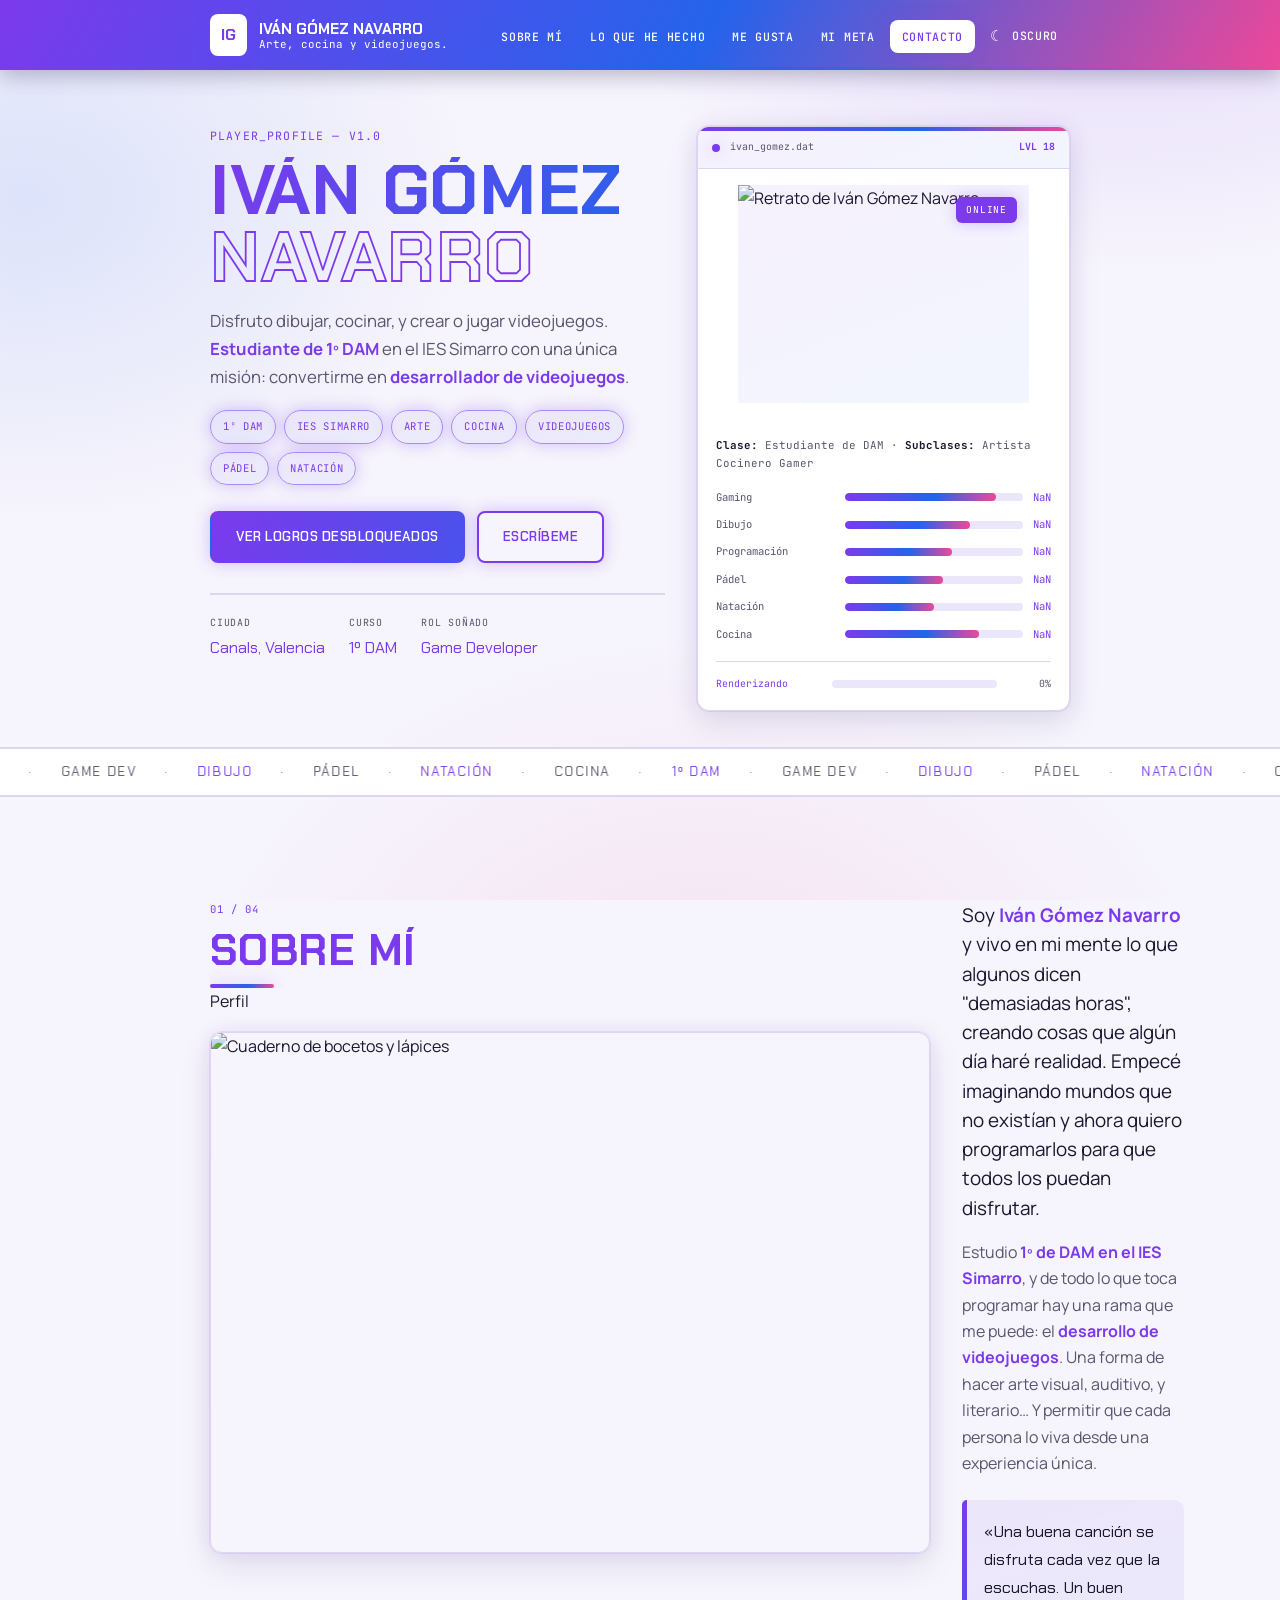
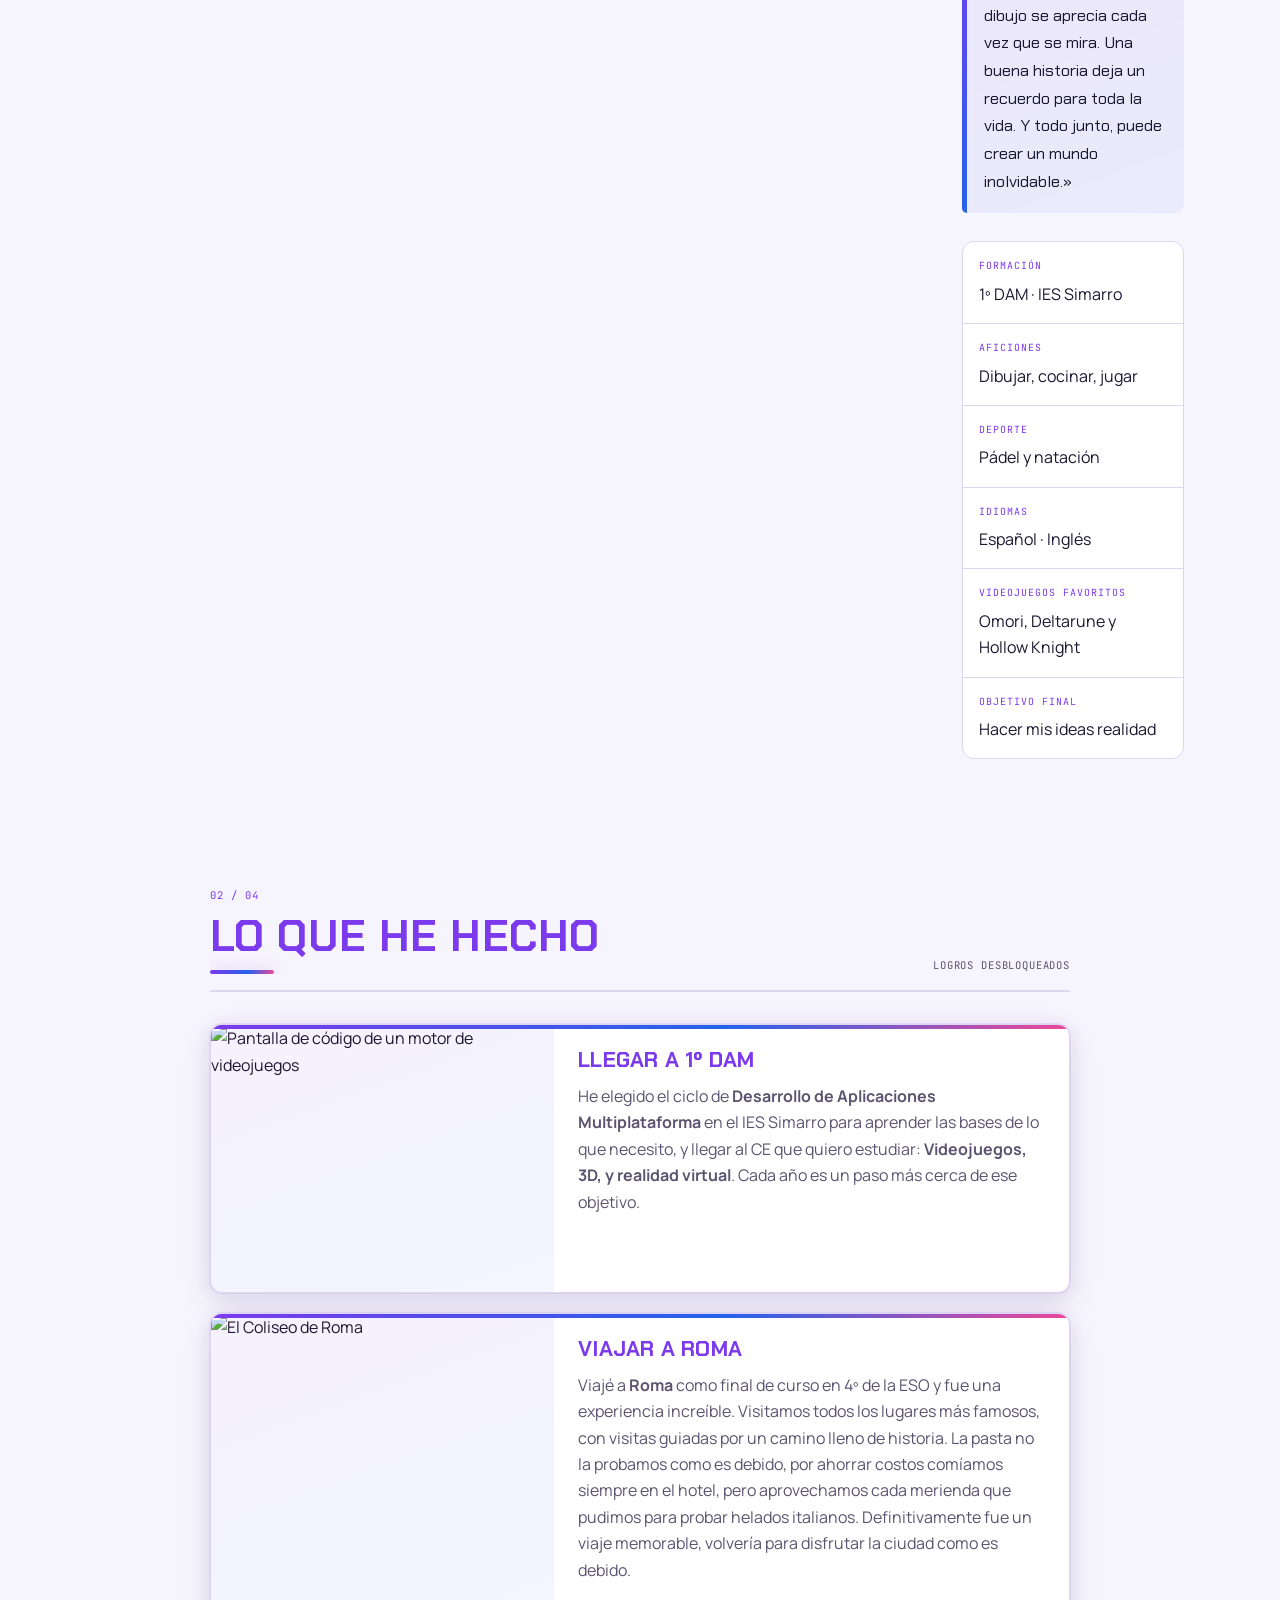
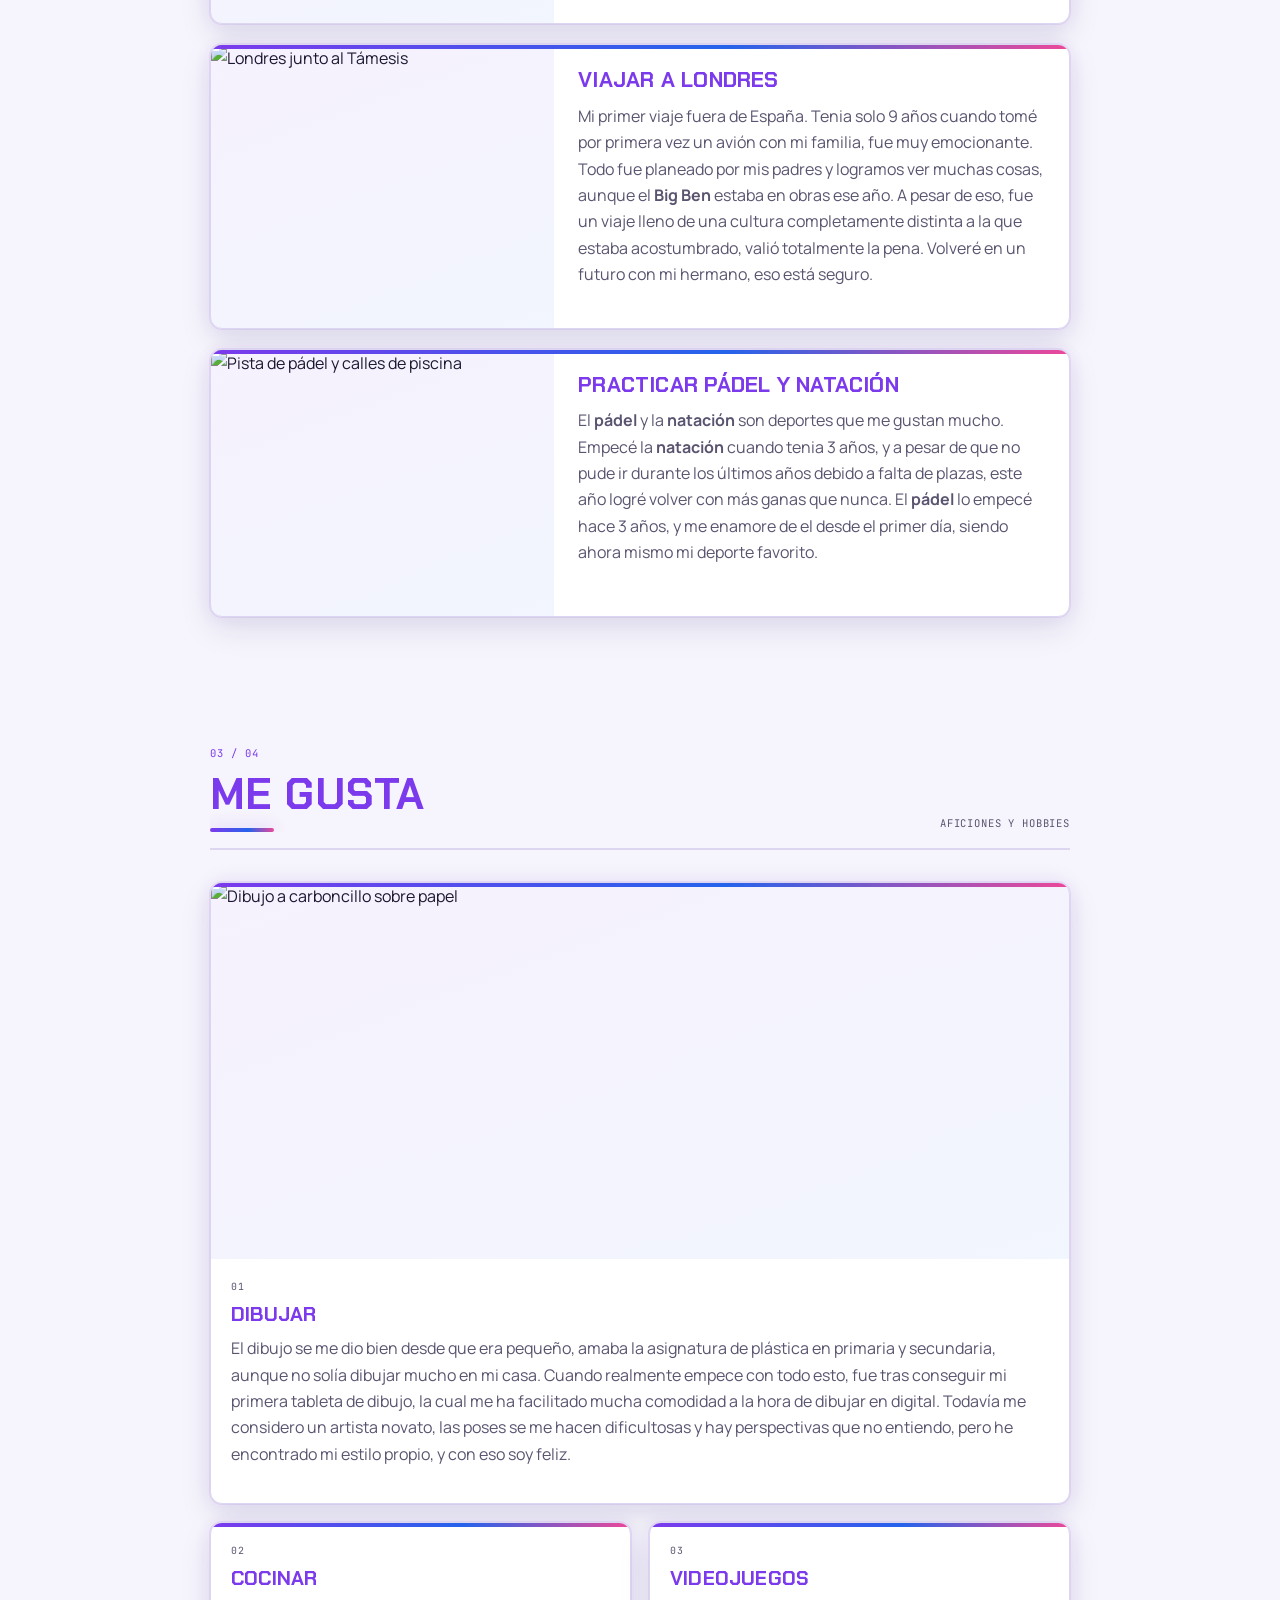
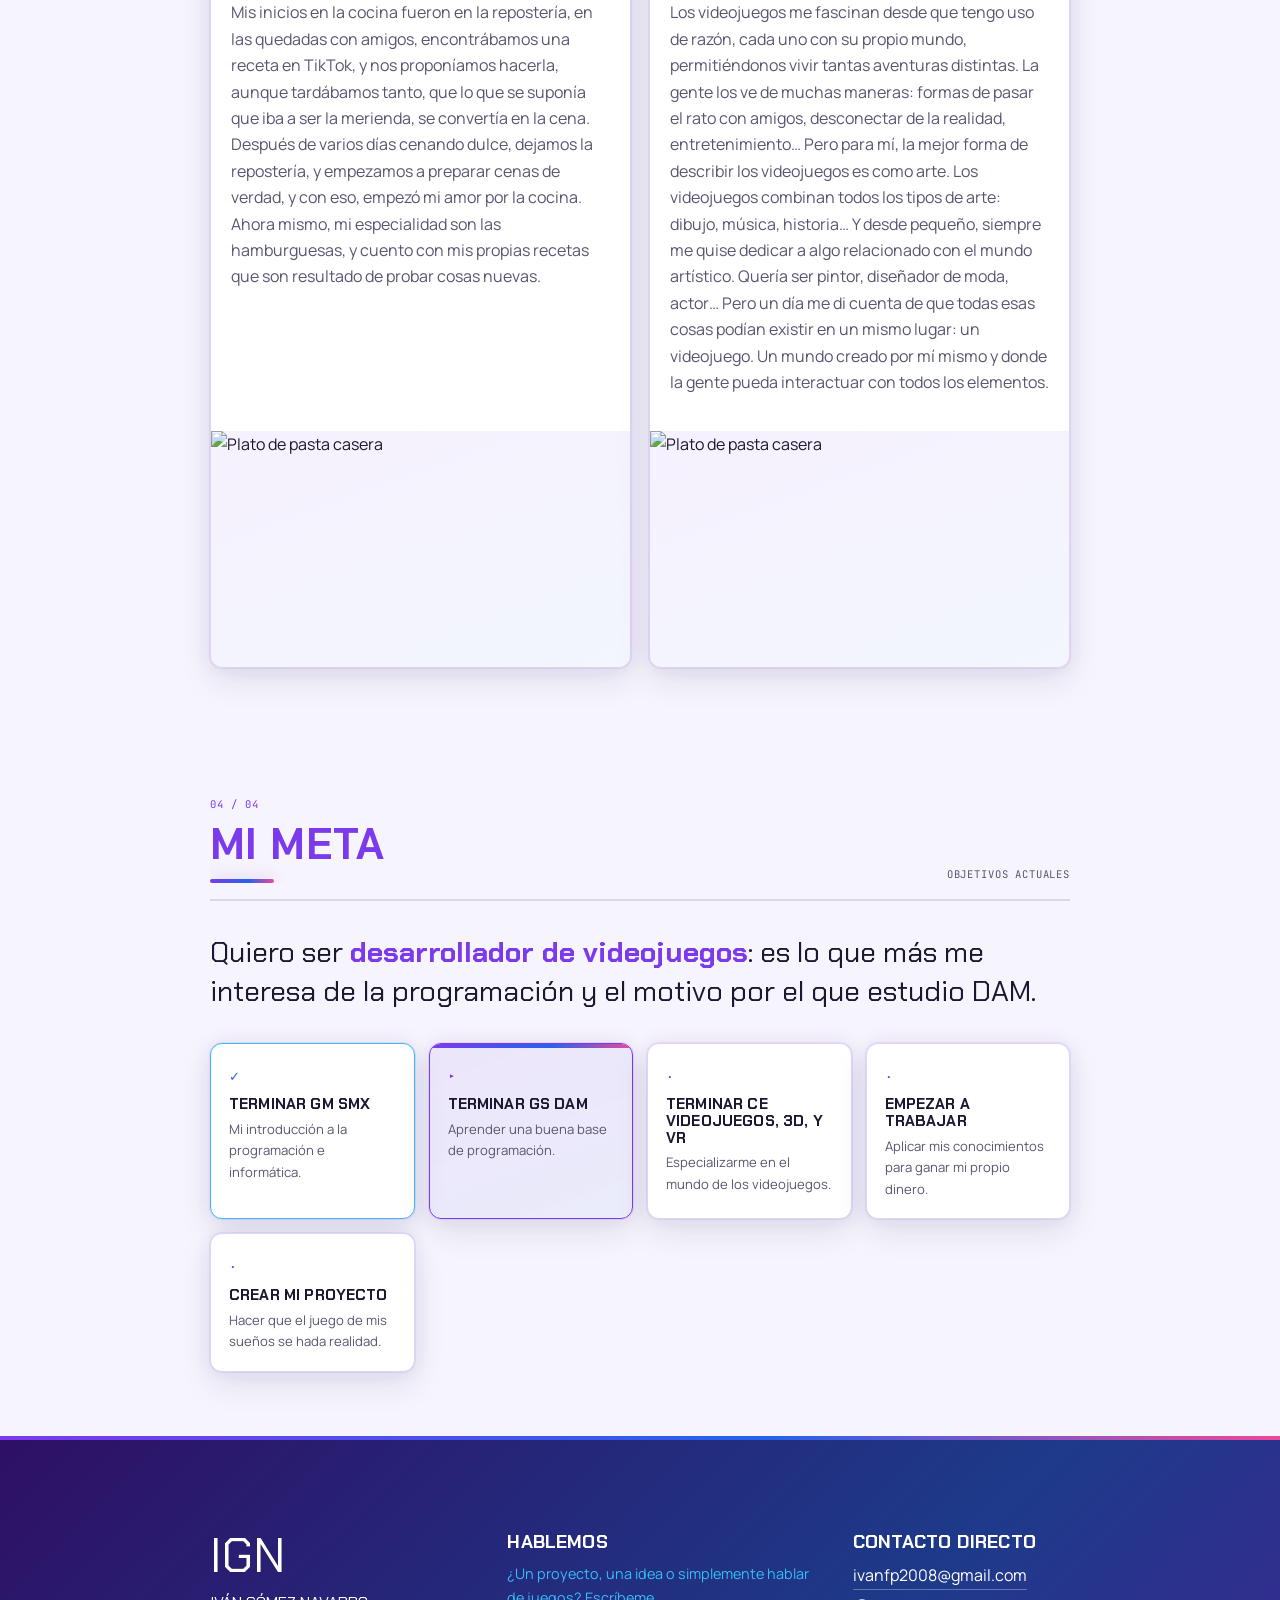
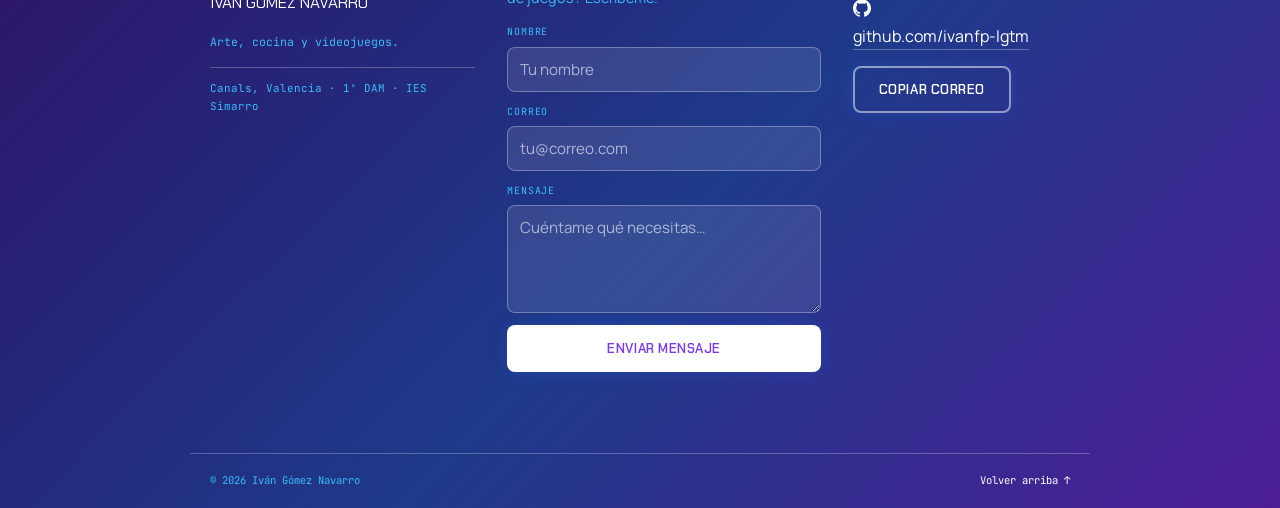
==== commit bbd3e51e: "Terminar de añadir información personal" ====
--- a/index.html
+++ b/index.html
@@ -253,7 +253,7 @@
             <div class="sc-media"><img src="https://picsum.photos/seed/rome-colosseum-viaje/900/700" alt="El Coliseo de Roma" loading="lazy" width="900" height="700"></div>
             <div class="sc-body">
               <h3>Viajar a Roma</h3>
-              <p>Viajé a Roma como final de curso en 4º de la ESO y fue una experiencia increíble. 
+              <p>Viajé a <b>Roma</b> como final de curso en 4º de la ESO y fue una experiencia increíble. 
                 Visitamos todos los lugares más famosos, con visitas guiadas por un camino lleno 
                 de historia. La pasta no la probamos como es debido, por ahorrar costos comíamos 
                 siempre en el hotel, pero aprovechamos cada merienda que pudimos para probar helados 
@@ -267,7 +267,7 @@
               <h3>Viajar a Londres</h3>
               <p>Mi primer viaje fuera de España. Tenia solo 9 años cuando tomé por primera vez un avión 
                 con mi familia, fue muy emocionante. Todo fue planeado por mis padres y logramos ver muchas 
-                cosas, aunque el Big Ben estaba en obras ese año. A pesar de eso, fue un viaje lleno de una 
+                cosas, aunque el <b>Big Ben</b> estaba en obras ese año. A pesar de eso, fue un viaje lleno de una 
                 cultura completamente distinta a la que estaba acostumbrado, valió totalmente la pena. 
                 Volveré en un futuro con mi hermano, eso está seguro.</p>
             </div>
@@ -295,7 +295,7 @@
             <p class="sec-num">03 / 04</p>
             <h2 class="sec-title mask" id="gusta-title"><span>Me gusta</span></h2>
           </div>
-          <p class="sec-note">Tres vicios sanos y una lista de reproducción de fondo</p>
+          <p class="sec-note">Aficiones y hobbies</p>
         </div>
 
         <!-- Rejilla tipo bento, paneles de distinto tamaño -->
@@ -309,9 +309,11 @@
             <div class="panel-body">
               <p class="p-kicker">01</p>
               <h3>Dibujar</h3>
-              <p>Carboncillo, bolígrafo y tablet. Diseño criaturas, escenarios y portadas imaginarias
-                 de juegos que nadie ha hecho todavía. Dibujar es mi forma de pensar despacio.</p>
-              <ul class="tags"><li>Personajes</li><li>Concept art</li><li>Pixel art</li></ul>
+              <p>El dibujo se me dio bien desde que era pequeño, amaba la asignatura de plástica en primaria y secundaria, 
+                aunque no solía dibujar mucho en mi casa. Cuando realmente empece con todo esto, fue tras conseguir mi primera 
+                tableta de dibujo, la cual me ha facilitado mucha comodidad a la hora de dibujar en digital. Todavía me 
+                considero un artista novato, las poses se me hacen dificultosas y hay perspectivas que no entiendo, pero 
+                he encontrado mi estilo propio, y con eso soy feliz.</p>
             </div>
           </article>
 
@@ -320,9 +322,11 @@
             <div class="panel-body">
               <p class="p-kicker">02</p>
               <h3>Cocinar</h3>
-              <p>Recetas de prueba y error, como depurar código: ajustar tiempos, temperatura y
-                 cantidad hasta que sale bien. Mi especialidad, lo que me piden en casa.</p>
-              <ul class="tags"><li>Pasta</li><li>Marinado</li><li>Postres</li></ul>
+              <p>Mis inicios en la cocina fueron en la repostería, en las quedadas con amigos, encontrábamos una receta en TikTok, 
+                y nos proponíamos hacerla, aunque tardábamos tanto, que lo que se suponía que iba a ser la merienda, se convertía 
+                en la cena. Después de varios días cenando dulce, dejamos la repostería, y empezamos a preparar cenas de verdad, y 
+                con eso, empezó mi amor por la cocina. Ahora mismo, mi especialidad son las hamburguesas, y cuento con mis propias 
+                recetas que son resultado de probar cosas nuevas.</p>
             </div>
             <div class="panel-media sm">
               <img src="https://picsum.photos/seed/homemade-pasta-cooking/700/500" alt="Plato de pasta casera" loading="lazy" width="700" height="500">
@@ -334,22 +338,18 @@
             <div class="panel-body">
               <p class="p-kicker">03</p>
               <h3>Videojuegos</h3>
-              <p>Los juego, los analizo y los desmonto mentalmente. No me preguntes qué juego es el
-                 mejor; pregúntame por qué funciona.</p>
-              <ul class="genres">
-                <li><span>Aventura / acción</span><i style="--w:92%"></i></li>
-                <li><span>RPG</span><i style="--w:88%"></i></li>
-                <li><span>Indie / pixel</span><i style="--w:80%"></i></li>
-                <li><span>Estrategia</span><i style="--w:66%"></i></li>
-              </ul>
-            </div>
-          </article>
-
-          <!-- Panel de texto ancho -->
-          <article class="panel panel-wide quote-panel reveal" style="--d:.24s">
-            <p>Dibujar me enseña composición, cocinar me enseña paciencia y jugar me enseña a
-               diseñar reglas. <b>Programar lo que quiero hacer es la única forma de juntarlo todo.</b></p>
-          </article>
+              <p>Los videojuegos me fascinan desde que tengo uso de razón, cada uno con su propio mundo, permitiéndonos vivir tantas 
+                aventuras distintas. La gente los ve de muchas maneras: formas de pasar el rato con amigos, desconectar de la realidad, 
+                entretenimiento… Pero para mí, la mejor forma de describir los videojuegos es como arte. Los videojuegos combinan todos 
+                los tipos de arte: dibujo, música, historia… Y desde pequeño, siempre me quise dedicar a algo relacionado con el mundo 
+                artístico. Quería ser pintor, diseñador de moda, actor… Pero un día me di cuenta de que todas esas cosas podían existir 
+                en un mismo lugar: un videojuego. Un mundo creado por mí mismo y donde la gente pueda interactuar con todos los elementos.</p>
+            </div>
+            <div class="panel-media sm">
+              <img src="https://picsum.photos/seed/homemade-pasta-cooking/700/500" alt="Plato de pasta casera" loading="lazy" width="700" height="500">
+            </div>
+          </article>
+
         </div>
       </div>
     </section>
@@ -362,7 +362,7 @@
             <p class="sec-num">04 / 04</p>
             <h2 class="sec-title mask" id="meta-title"><span>Mi meta</span></h2>
           </div>
-          <p class="sec-note">Quest principal en curso</p>
+          <p class="sec-note">Objetivos actuales</p>
         </div>
 
         <p class="mission reveal">Quiero ser <b>desarrollador de videojuegos</b>: es lo que más me
@@ -370,11 +370,11 @@
 
         <!-- Línea de misiones -->
         <ol class="quests">
-          <li class="quest done reveal"><span class="q-check">✓</span><h4>Terminar 1º DAM</h4><p>Bases de programación, entornos y buenas prácticas.</p></li>
-          <li class="quest active reveal" style="--d:.1s"><span class="q-check">▸</span><h4>Dominar un motor</h4><p>Practicar a diario con Unity / Godot y C#.</p></li>
-          <li class="quest reveal" style="--d:.2s"><span class="q-check">·</span><h4>Publicar un prototipo</h4><p>Un juego pequeño, jugable y compartido.</p></li>
-          <li class="quest reveal" style="--d:.3s"><span class="q-check">·</span><h4>Game Jam</h4><p>Acabar un juego en 48 h con equipo.</p></li>
-          <li class="quest reveal" style="--d:.4s"><span class="q-check">·</span><h4>Especializarme</h4><p>Gráficos, gameplay y diseño técnico.</p></li>
+          <li class="quest done reveal"><span class="q-check">✓</span><h4>Terminar GM SMX</h4><p>Mi introducción a la programación e informática.</p></li>
+          <li class="quest active reveal" style="--d:.1s"><span class="q-check">▸</span><h4>Terminar GS DAM</h4><p>Aprender una buena base de programación.</p></li>
+          <li class="quest reveal" style="--d:.2s"><span class="q-check">·</span><h4>Terminar CE Videojuegos, 3D, y VR</h4><p>Especializarme en el mundo de los videojuegos.</p></li>
+          <li class="quest reveal" style="--d:.3s"><span class="q-check">·</span><h4>Empezar a trabajar</h4><p>Aplicar mis conocimientos para ganar mi propio dinero.</p></li>
+          <li class="quest reveal" style="--d:.4s"><span class="q-check">·</span><h4>Crear mi proyecto</h4><p>Hacer que el juego de mis sueños se hada realidad.</p></li>
         </ol>
       </div>
     </section>
@@ -389,14 +389,14 @@
       <div class="f-brand">
         <p class="f-mark">IGN</p>
         <p class="f-name">Iván Gómez Navarro</p>
-        <p class="f-phrase">Arte, videojuegos y líneas de código.</p>
-        <p class="f-loc">Villarreal, Castelló · 1º DAM · IES Simarro</p>
+        <p class="f-phrase">Arte, cocina y videojuegos.</p>
+        <p class="f-loc">Canals, Valencia · 1º DAM · IES Simarro</p>
       </div>
 
       <!-- Formulario de contacto (abre el cliente de correo) -->
       <div class="f-form">
         <h3>Hablemos</h3>
-        <p>¿Un proyecto, una game jam o simplemente hablar de juegos? Escríbeme.</p>
+        <p>¿Un proyecto, una idea o simplemente hablar de juegos? Escríbeme.</p>
         <form id="contact-form" novalidate>
           <label>Nombre
             <input type="text" name="nombre" placeholder="Tu nombre" required autocomplete="name">
@@ -416,10 +416,17 @@
       <div class="f-links">
         <h3>Contacto directo</h3>
         <ul>
-          <li><a href="mailto:hola@ivangomez.dev">hola@ivangomez.dev</a></li>
-          <li><a href="#" rel="me">GitHub / github.com/ivangomez</a></li>
-          <li><a href="#" rel="me">LinkedIn / in/ivangomez</a></li>
-          <li><a href="#" rel="me">itch.io / ivangomez</a></li>
+          <li>
+            <a href="mailto:hola@ivangomez.dev">ivanfp2008@gmail.com</a>
+          </li>
+          <li>
+            <a href="https://github.com/ivanfp-lgtm" rel="me noopener noreferrer" target="_blank">
+              <svg class="icon" viewBox="0 0 24 24" width="18" height="18" aria-hidden="true" focusable="false">
+                <path fill="currentColor" d="M12 .297c-6.63 0-12 5.373-12 12 0 5.303 3.438 9.8 8.205 11.385.6.113.82-.258.82-.577 0-.285-.01-1.04-.015-2.04-3.338.724-4.042-1.61-4.042-1.61C4.422 18.07 3.633 17.7 3.633 17.7c-1.087-.744.084-.729.084-.729 1.205.084 1.838 1.236 1.838 1.236 1.07 1.835 2.809 1.305 3.495.998.108-.776.417-1.305.76-1.605-2.665-.3-5.466-1.332-5.466-5.93 0-1.31.465-2.38 1.235-3.22-.135-.303-.54-1.523.105-3.176 0 0 1.005-.322 3.3 1.23.96-.267 1.98-.399 3-.405 1.02.006 2.04.138 3 .405 2.28-1.552 3.285-1.23 3.285-1.23.645 1.653.24 2.873.12 3.176.765.84 1.23 1.91 1.23 3.22 0 4.61-2.805 5.625-5.475 5.92.42.36.81 1.096.81 2.22 0 1.606-.015 2.896-.015 3.286 0 .315.21.69.825.57C20.565 22.092 24 17.592 24 12.297c0-6.627-5.373-12-12-12"/>
+              </svg>
+              github.com/ivanfp-lgtm
+            </a>
+          </li>
         </ul>
         <button class="btn btn-ghost" id="copy-mail" data-mail="hola@ivangomez.dev">Copiar correo</button>
       </div>
@@ -428,7 +435,6 @@
     <!-- Línea inferior -->
     <div class="wrap f-bottom">
       <p>© <span id="year">2025</span> Iván Gómez Navarro</p>
-      <p>Hecho a mano con HTML, CSS y JavaScript puros.</p>
       <a class="to-top" href="#inicio">Volver arriba ↑</a>
     </div>
   </footer>
--- a/style.css
+++ b/style.css
@@ -576,6 +576,41 @@
 .to-top:hover { color: #ffffff; }
 
 /* ------------------------------------------------------------
+   Iconos en los enlaces de contacto
+   ------------------------------------------------------------ */
+.f-links a {
+  display: inline-flex;
+  align-items: center;
+  gap: 8px;
+}
+
+/*
+   Enlaces que llevan icono → icono ARRIBA, texto debajo.
+   :has(.icon) solo pilla al <a> que tiene el <svg> dentro,
+   así el enlace del correo (sin icono) no se ve afectado.
+*/
+.f-links a:has(.icon) {
+  flex-direction: column;   /* 1ª fila: icono · 2ª fila: texto */
+  align-items: flex-start;  /* antes era center → ahora izquierda */
+  gap: 6px;                 /* separación vertical entre icono y texto */
+}
+
+.f-links a .icon {
+  width: 18px;
+  height: 18px;
+  flex: 0 0 auto;           /* que el icono no se deforme al encoger */
+  transition: transform .2s ease;
+}
+
+/*
+   Hover: ahora que va apilado, el desplazamiento vertical
+   pega más que el horizontal que teníamos antes.
+*/
+.f-links a:hover .icon {
+  transform: translateY(-2px);
+}
+
+/* ------------------------------------------------------------
    15. FIGURAS GEOMÉTRICAS DECORATIVAS
    Minimalista y casual: SOLO en pantallas anchas (≥1200px),
    colocadas en el MARGEN lateral (el hueco real entre el borde
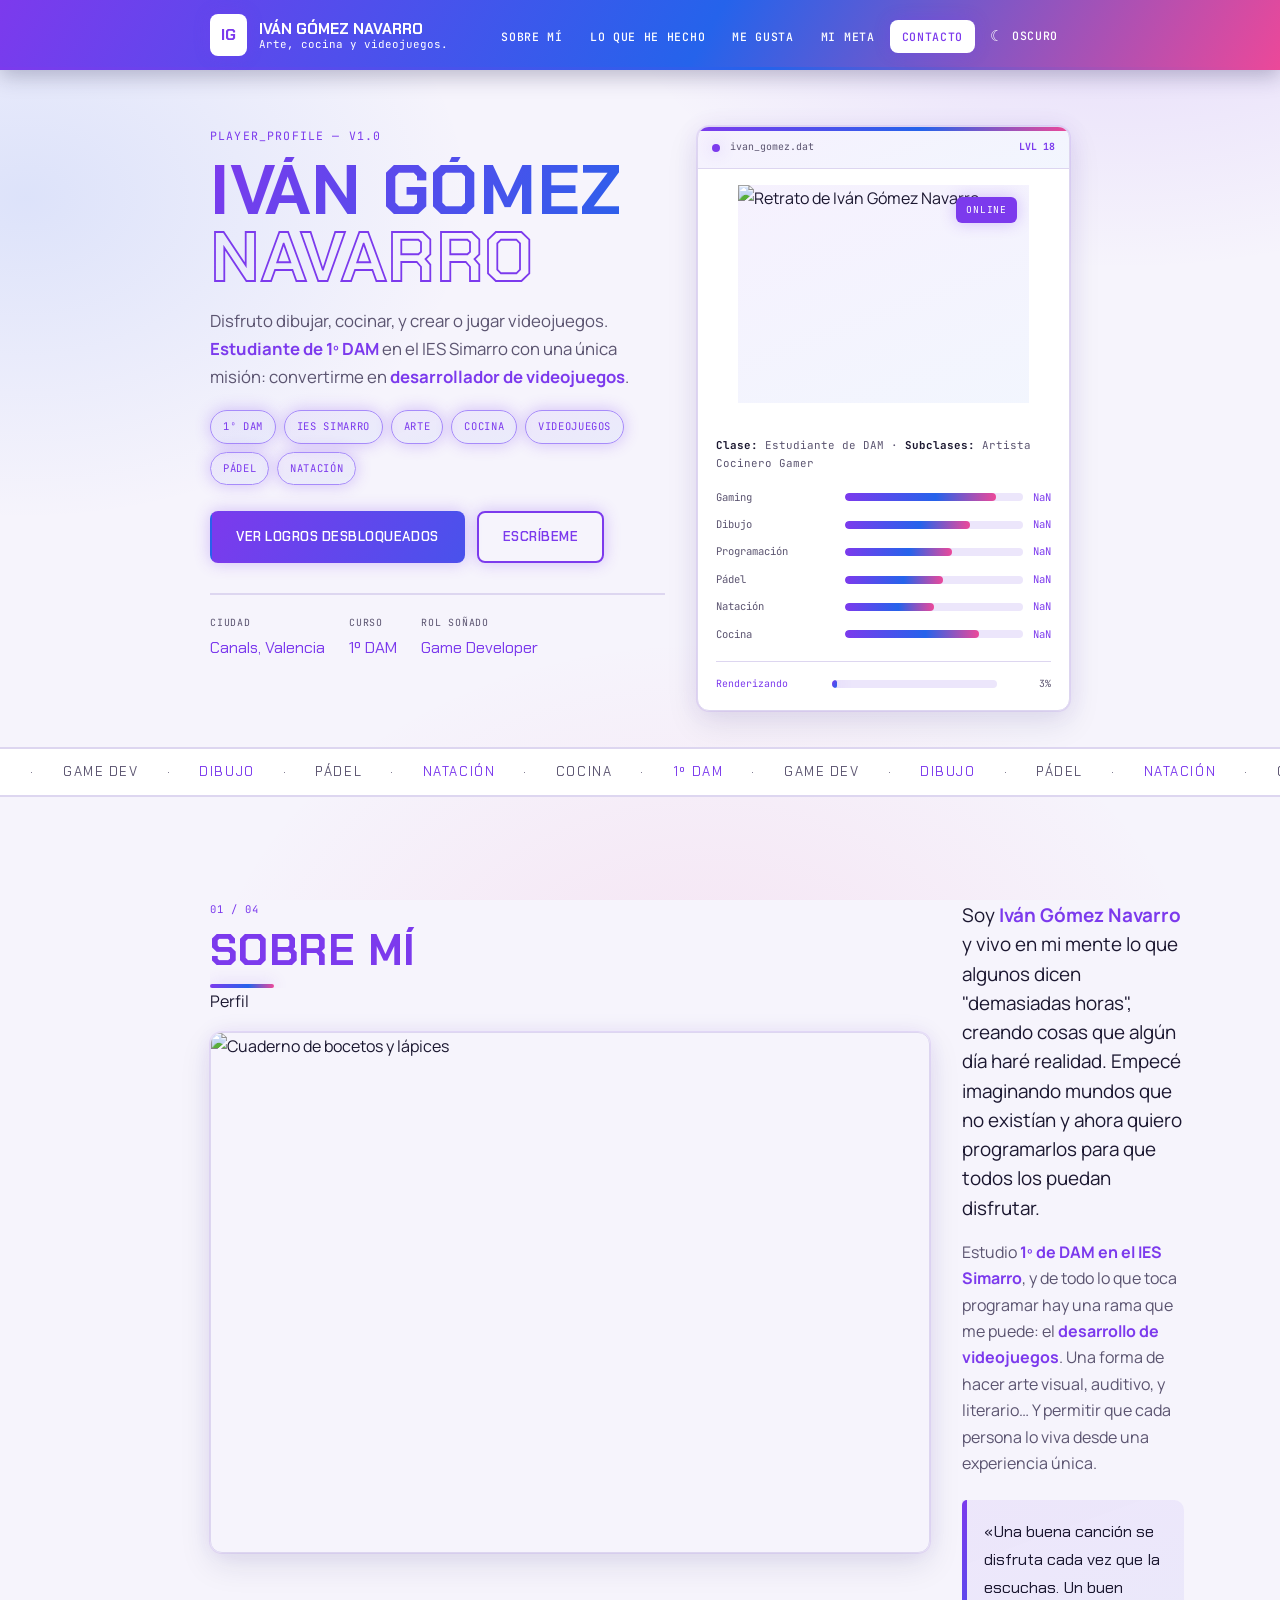
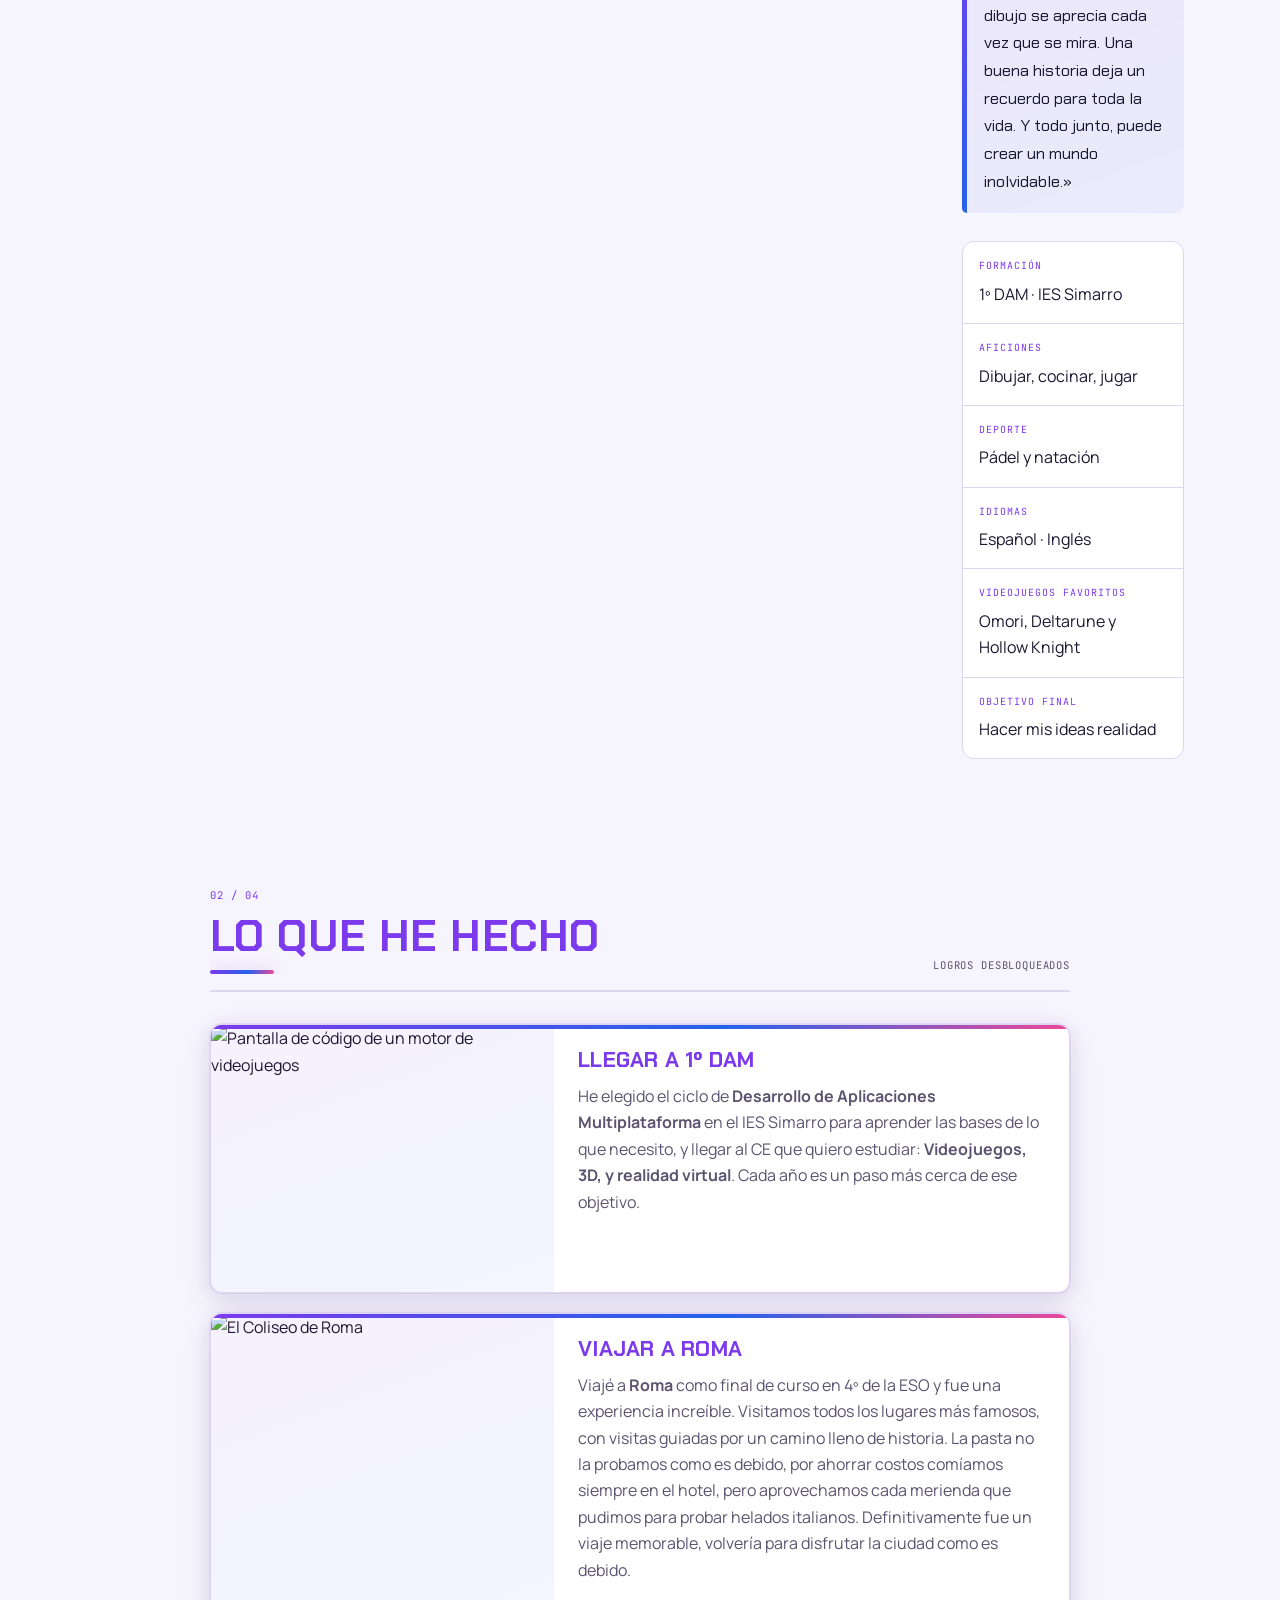
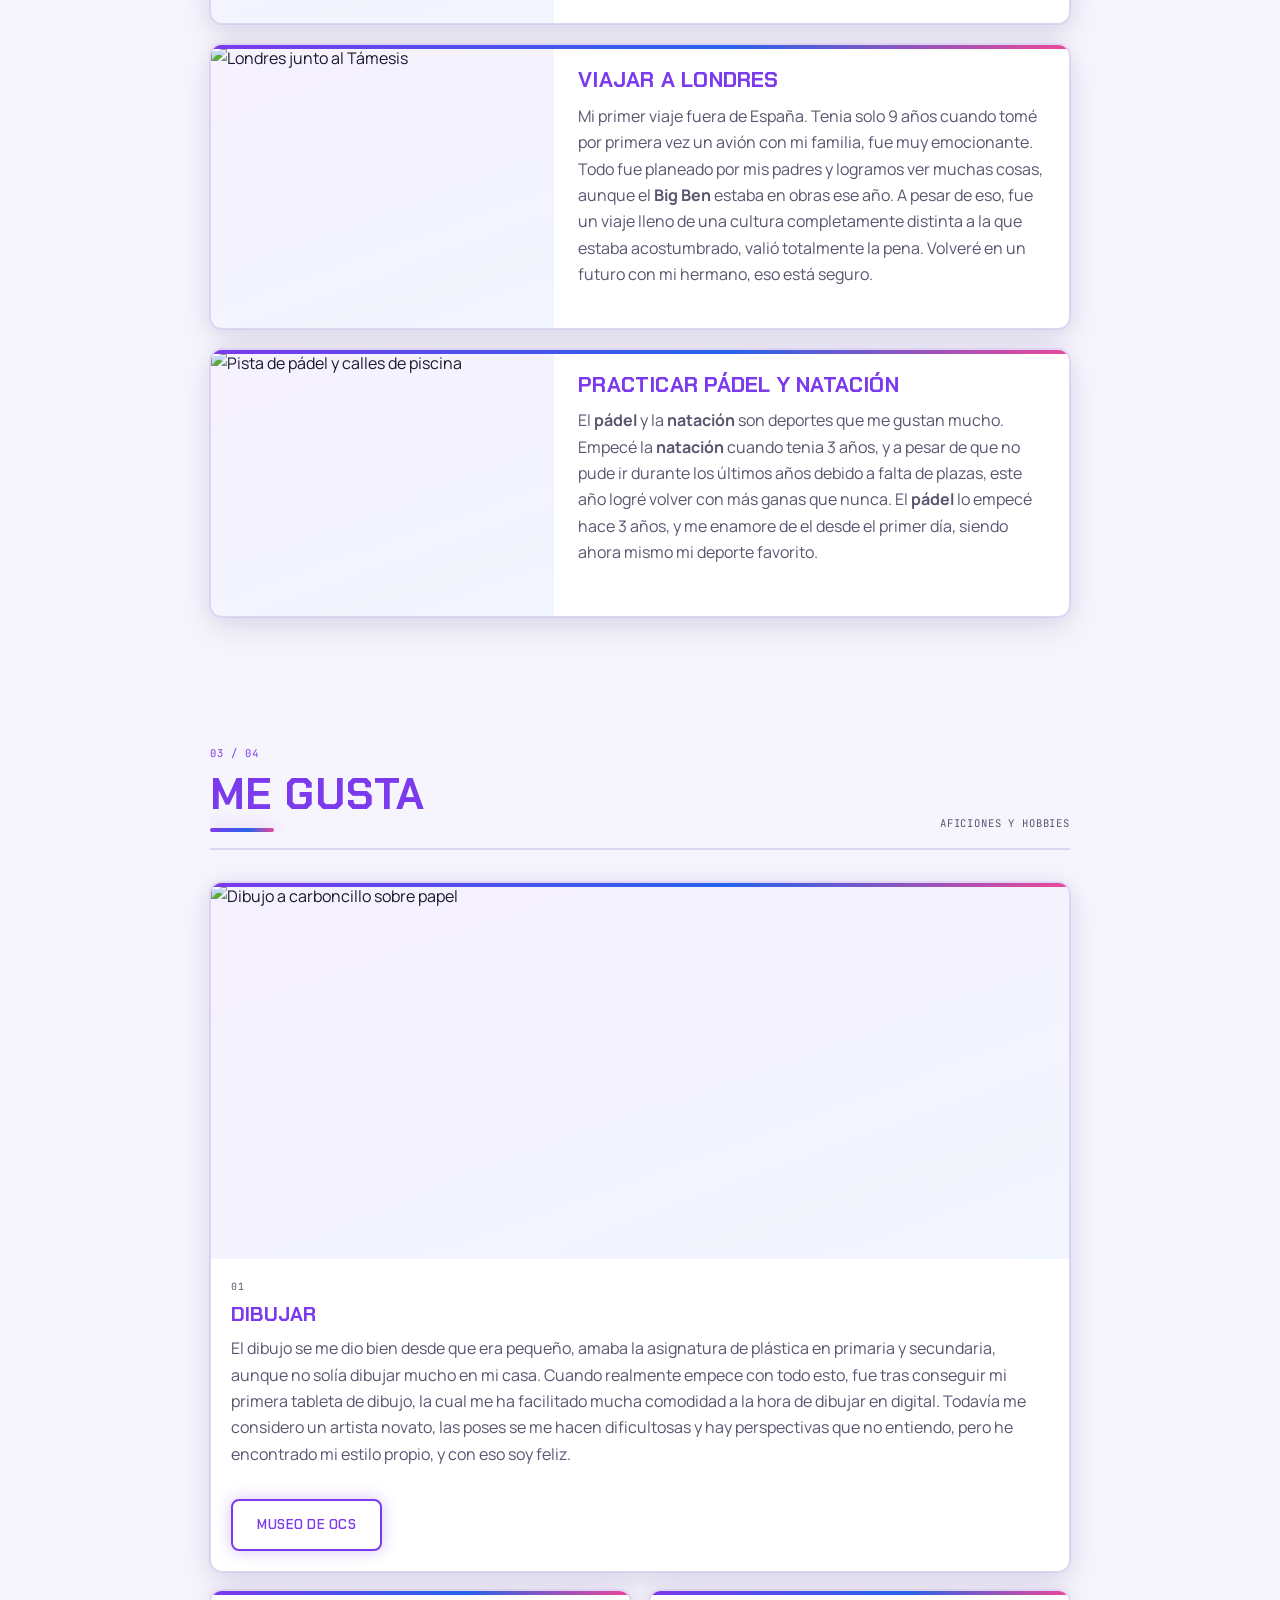
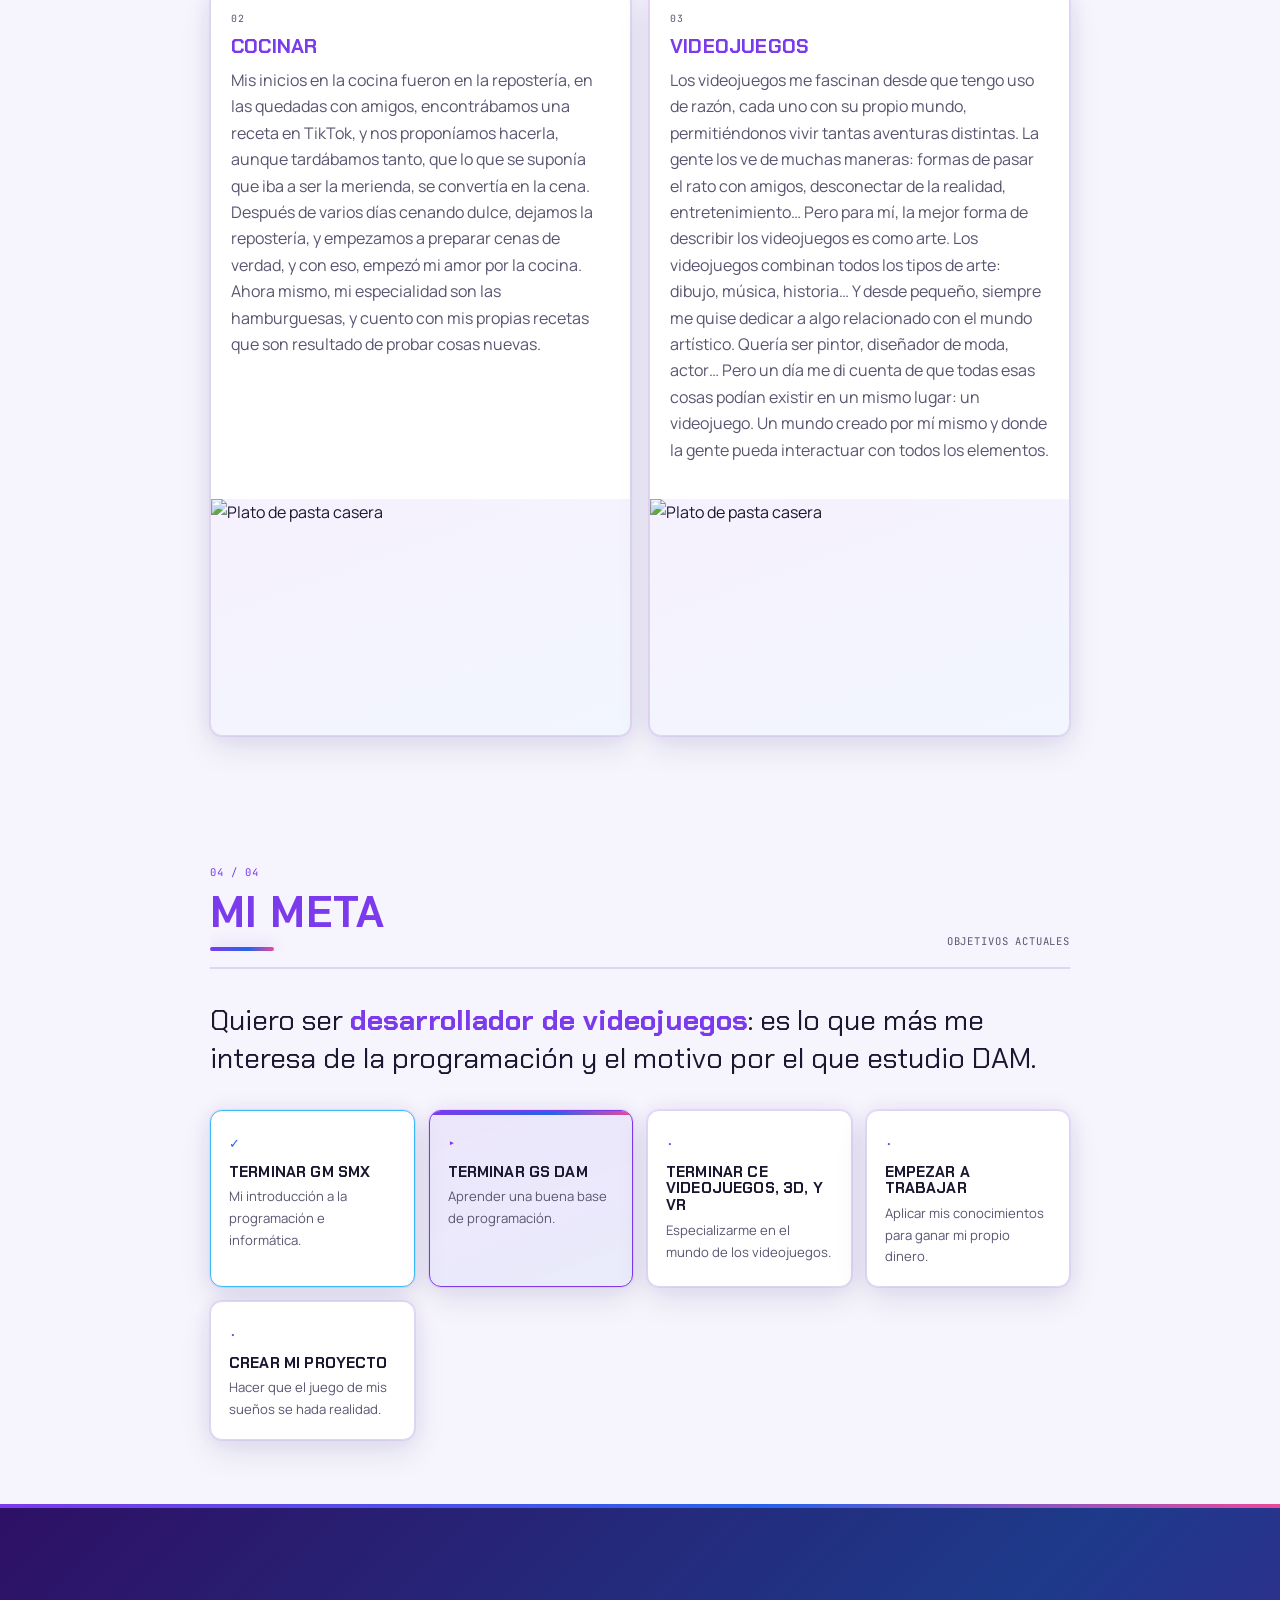
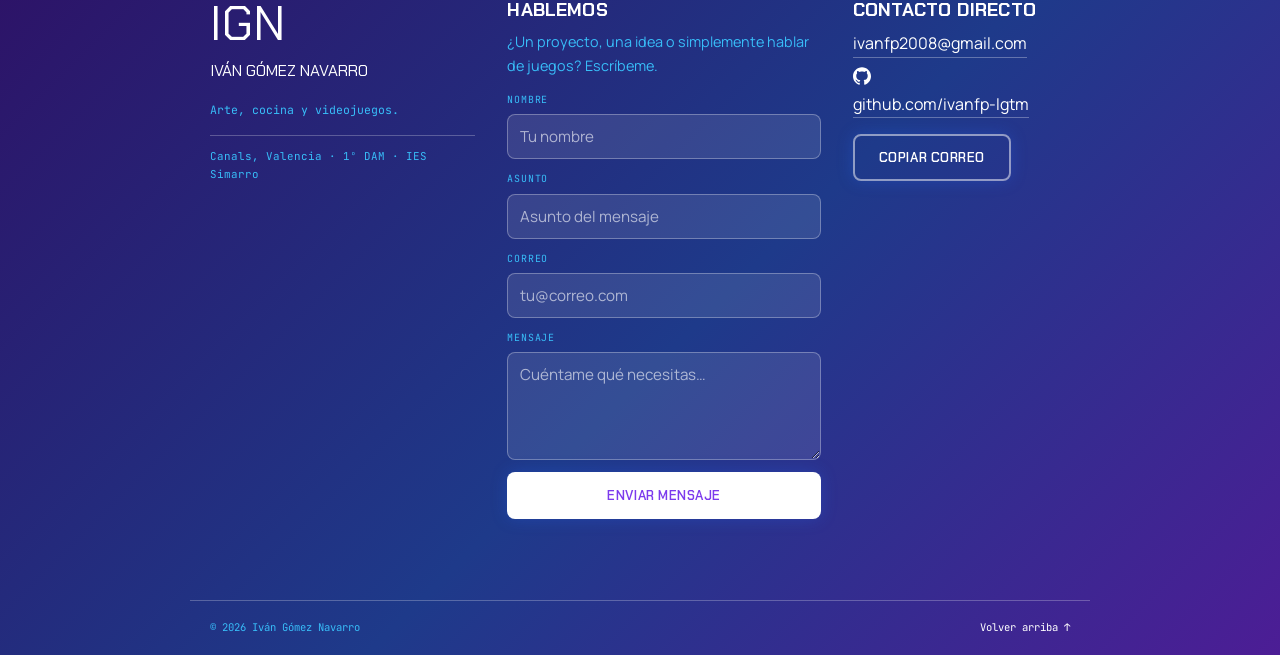
==== commit 2af532f0: "1.1 MUSEO DE OCs Añadido" ====
--- a/index.html
+++ b/index.html
@@ -314,6 +314,7 @@
                 tableta de dibujo, la cual me ha facilitado mucha comodidad a la hora de dibujar en digital. Todavía me 
                 considero un artista novato, las poses se me hacen dificultosas y hay perspectivas que no entiendo, pero 
                 he encontrado mi estilo propio, y con eso soy feliz.</p>
+              <a class="btn btn-ghost museo-btn" href="museo.html" target="_blank" rel="noopener">Museo de OCs</a>
             </div>
           </article>
 
--- a/style.css
+++ b/style.css
@@ -861,4 +861,7 @@
   color: var(--morado-claro);
   border-color: var(--morado-claro);
   box-shadow: var(--glow-azul);
-}+}
+
+/* Botón "Museo de OCs" dentro de los paneles */
+.panel-body .museo-btn { margin-top: 16px; }
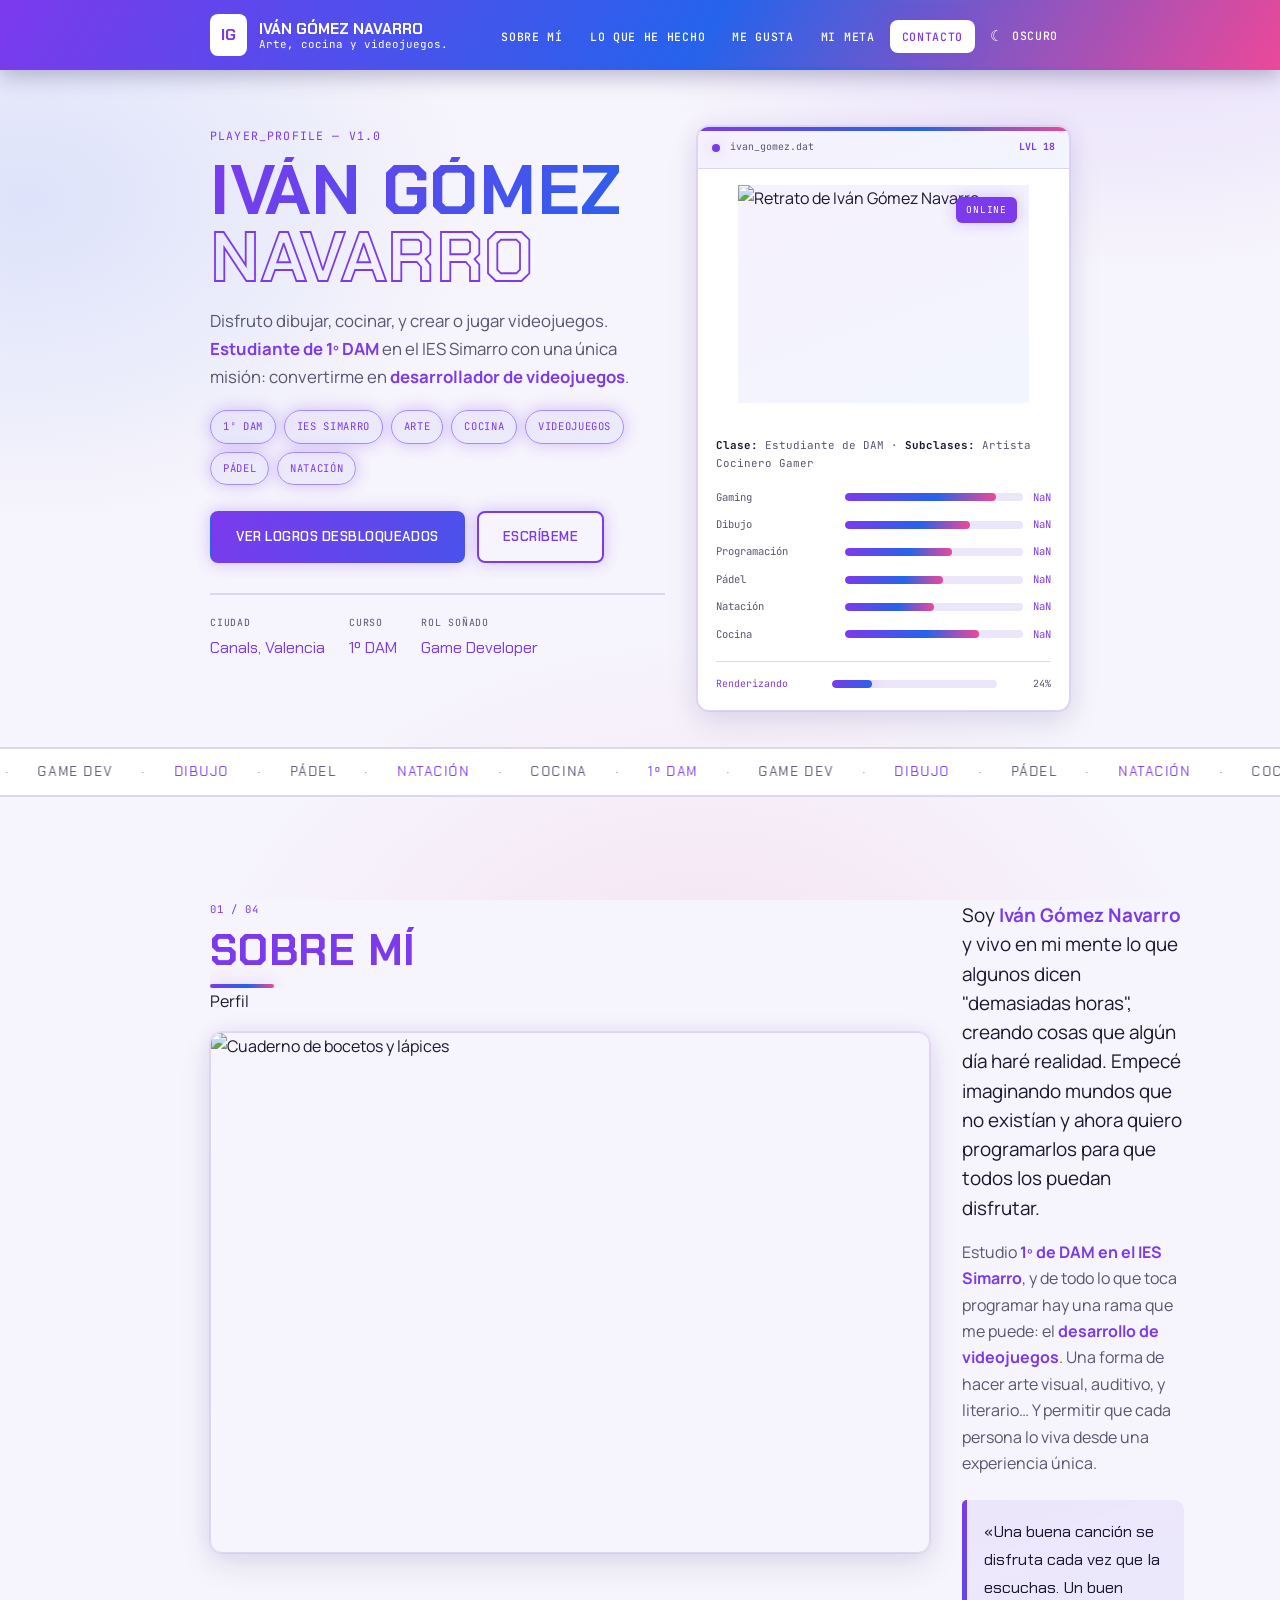
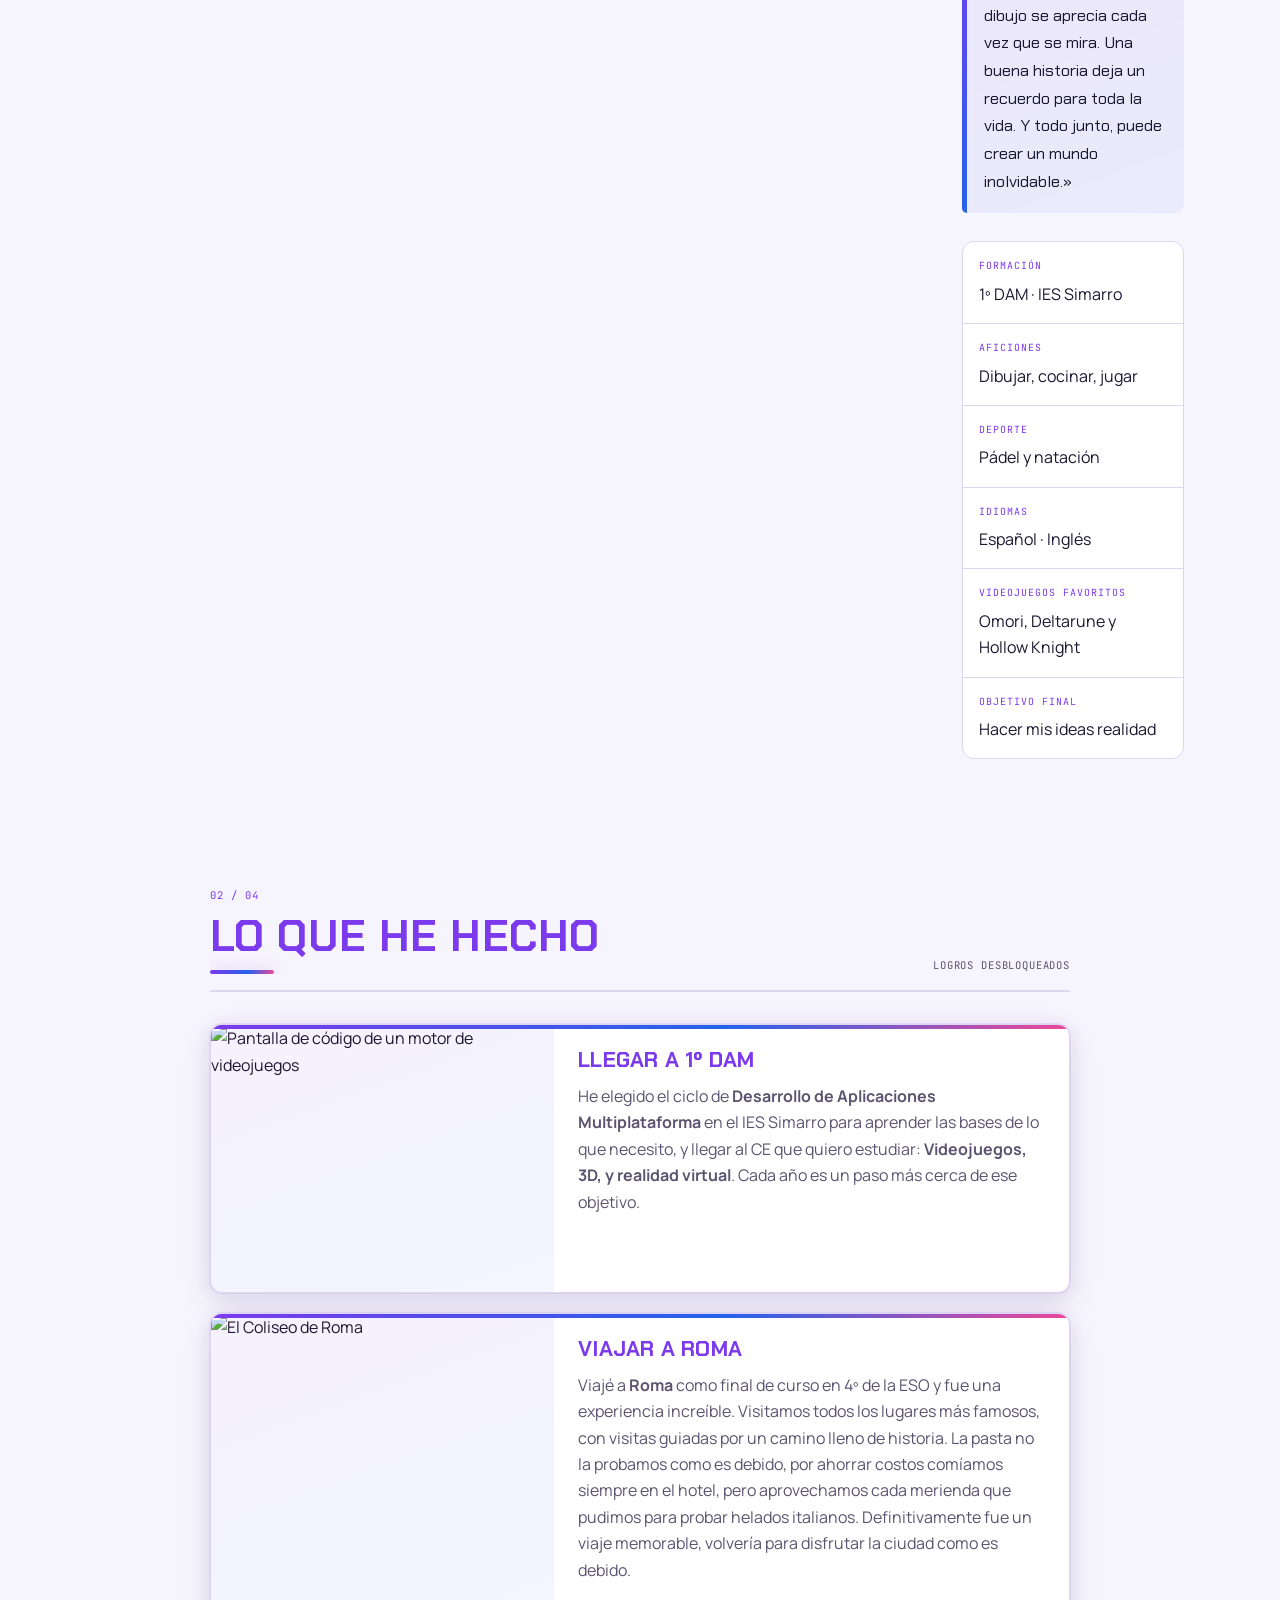
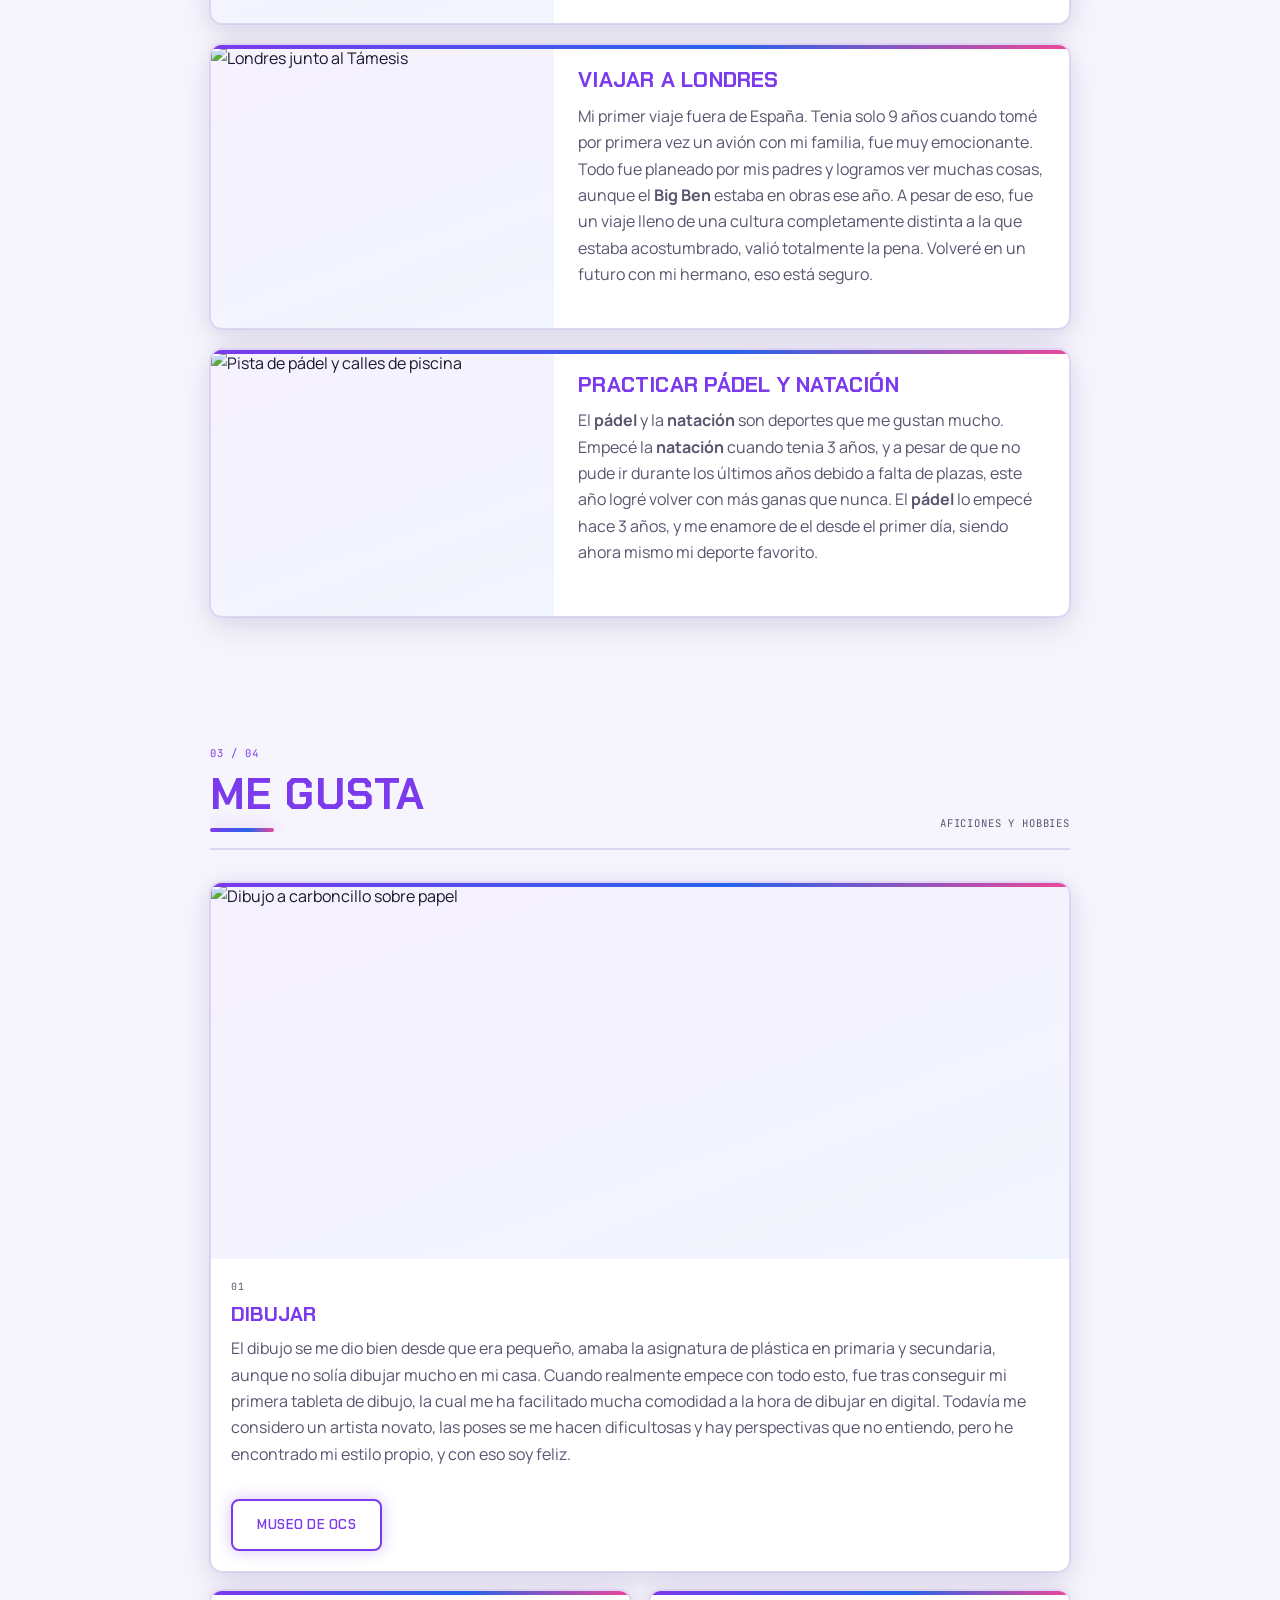
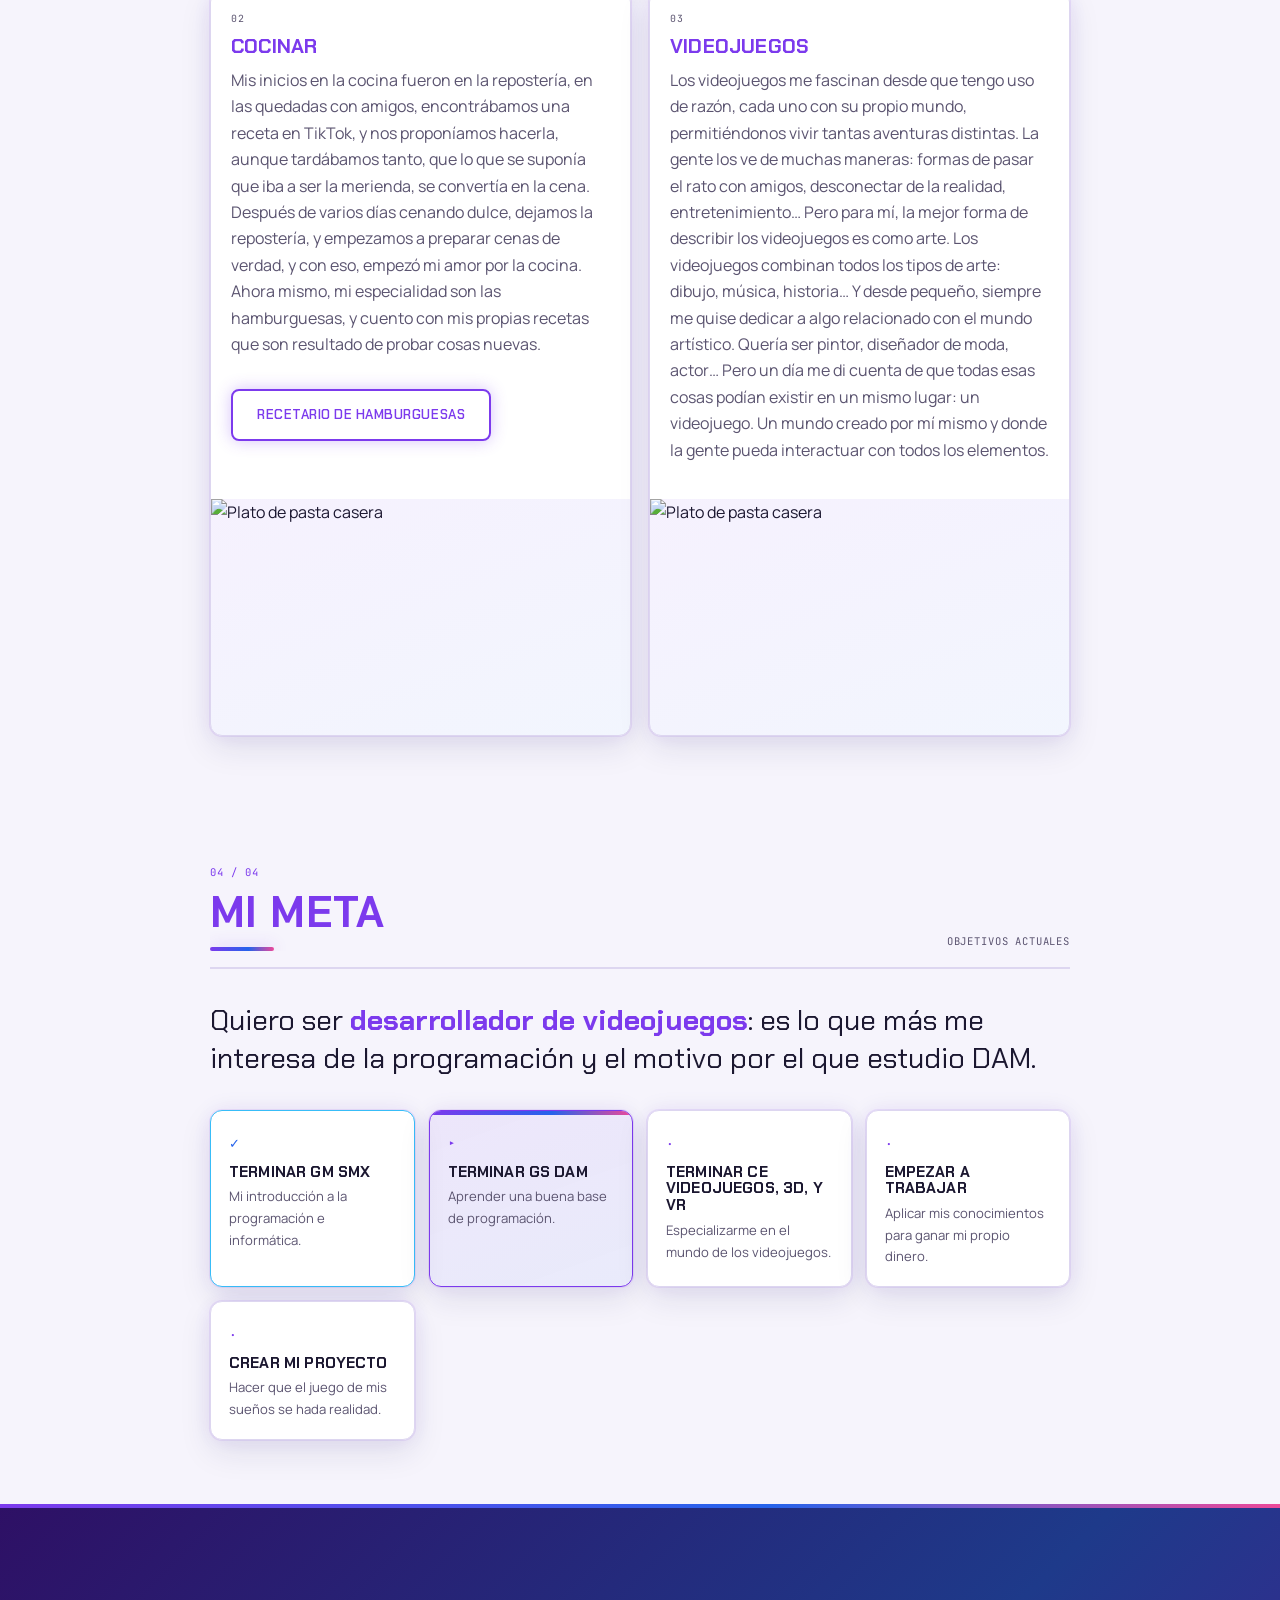
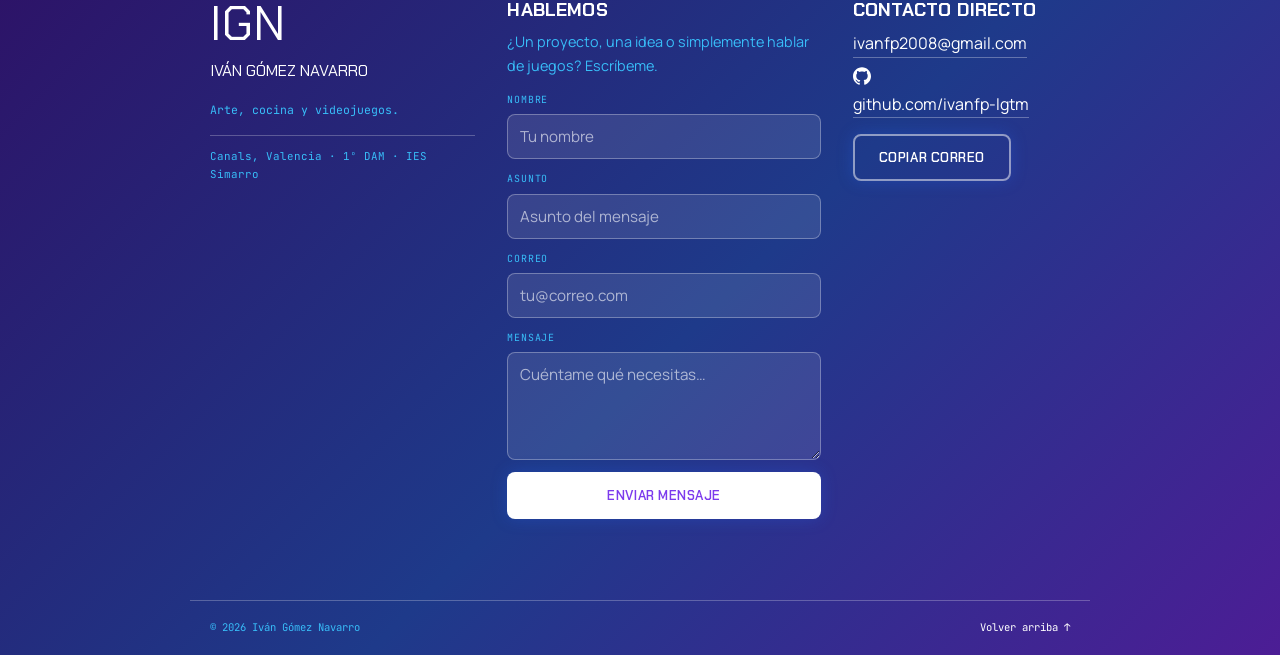
==== commit 70184f0c: "1.2 Prototipo funcional del recetario" ====
--- a/index.html
+++ b/index.html
@@ -328,6 +328,7 @@
                 en la cena. Después de varios días cenando dulce, dejamos la repostería, y empezamos a preparar cenas de verdad, y 
                 con eso, empezó mi amor por la cocina. Ahora mismo, mi especialidad son las hamburguesas, y cuento con mis propias 
                 recetas que son resultado de probar cosas nuevas.</p>
+              <a class="btn btn-ghost recetario-btn" href="recetario.html" target="_blank" rel="noopener">Recetario de hamburguesas</a>
             </div>
             <div class="panel-media sm">
               <img src="https://picsum.photos/seed/homemade-pasta-cooking/700/500" alt="Plato de pasta casera" loading="lazy" width="700" height="500">
--- a/style.css
+++ b/style.css
@@ -117,31 +117,6 @@
   border-color: var(--morado); box-shadow: var(--glow-morado);
 }
 .btn-ghost:hover { color: #ffffff; background: var(--grad-acento); border-color: transparent; }
-
-/* ------------------------------------------------------------
-   5. CABECERA CON FONDO DEGRADADO
-   ------------------------------------------------------------ */
-.site-header {
-  position: sticky; top: 0; z-index: 50; color: #ffffff;
-  background: var(--grad-marca); box-shadow: 0 6px 20px rgba(30, 27, 75, 0.28);
-}
-.site-header::after {
-  content: ""; position: absolute; left: 0; right: 0; bottom: 0;
-  height: 3px; background: var(--grad-barra);
-}
-.header-in {
-  display: flex; align-items: center; justify-content: space-between;
-  gap: 20px; padding-block: 14px; position: relative; z-index: 1;
-}
-.brand { display: flex; align-items: center; gap: 12px; color: #ffffff; }
-.brand-mark {
-  font-family: var(--fuente-titulo); font-size: 1rem; font-weight: 700;
-  padding: 8px 11px; color: var(--morado); background: #ffffff;
-  border-radius: 8px; box-shadow: var(--glow-morado);
-}
-.brand-txt { display: flex; flex-direction: column; line-height: 1.2; }
-.brand-txt strong { font-family: var(--fuente-titulo); font-size: .95rem; text-transform: uppercase; }
-.brand-txt em { font-family: var(--fuente-mono); font-style: normal; font-size: .68rem; color: #ffffff; }
 
 /* ------------------------------------------------------------
    5. CABECERA CON FONDO DEGRADADO
@@ -864,4 +839,7 @@
 }
 
 /* Botón "Museo de OCs" dentro de los paneles */
-.panel-body .museo-btn { margin-top: 16px; }+.panel-body .museo-btn { margin-top: 16px; }
+
+/* Botón "Recetario de hamburguesas" dentro de los paneles */
+.panel-body .recetario-btn { margin-top: 16px; }
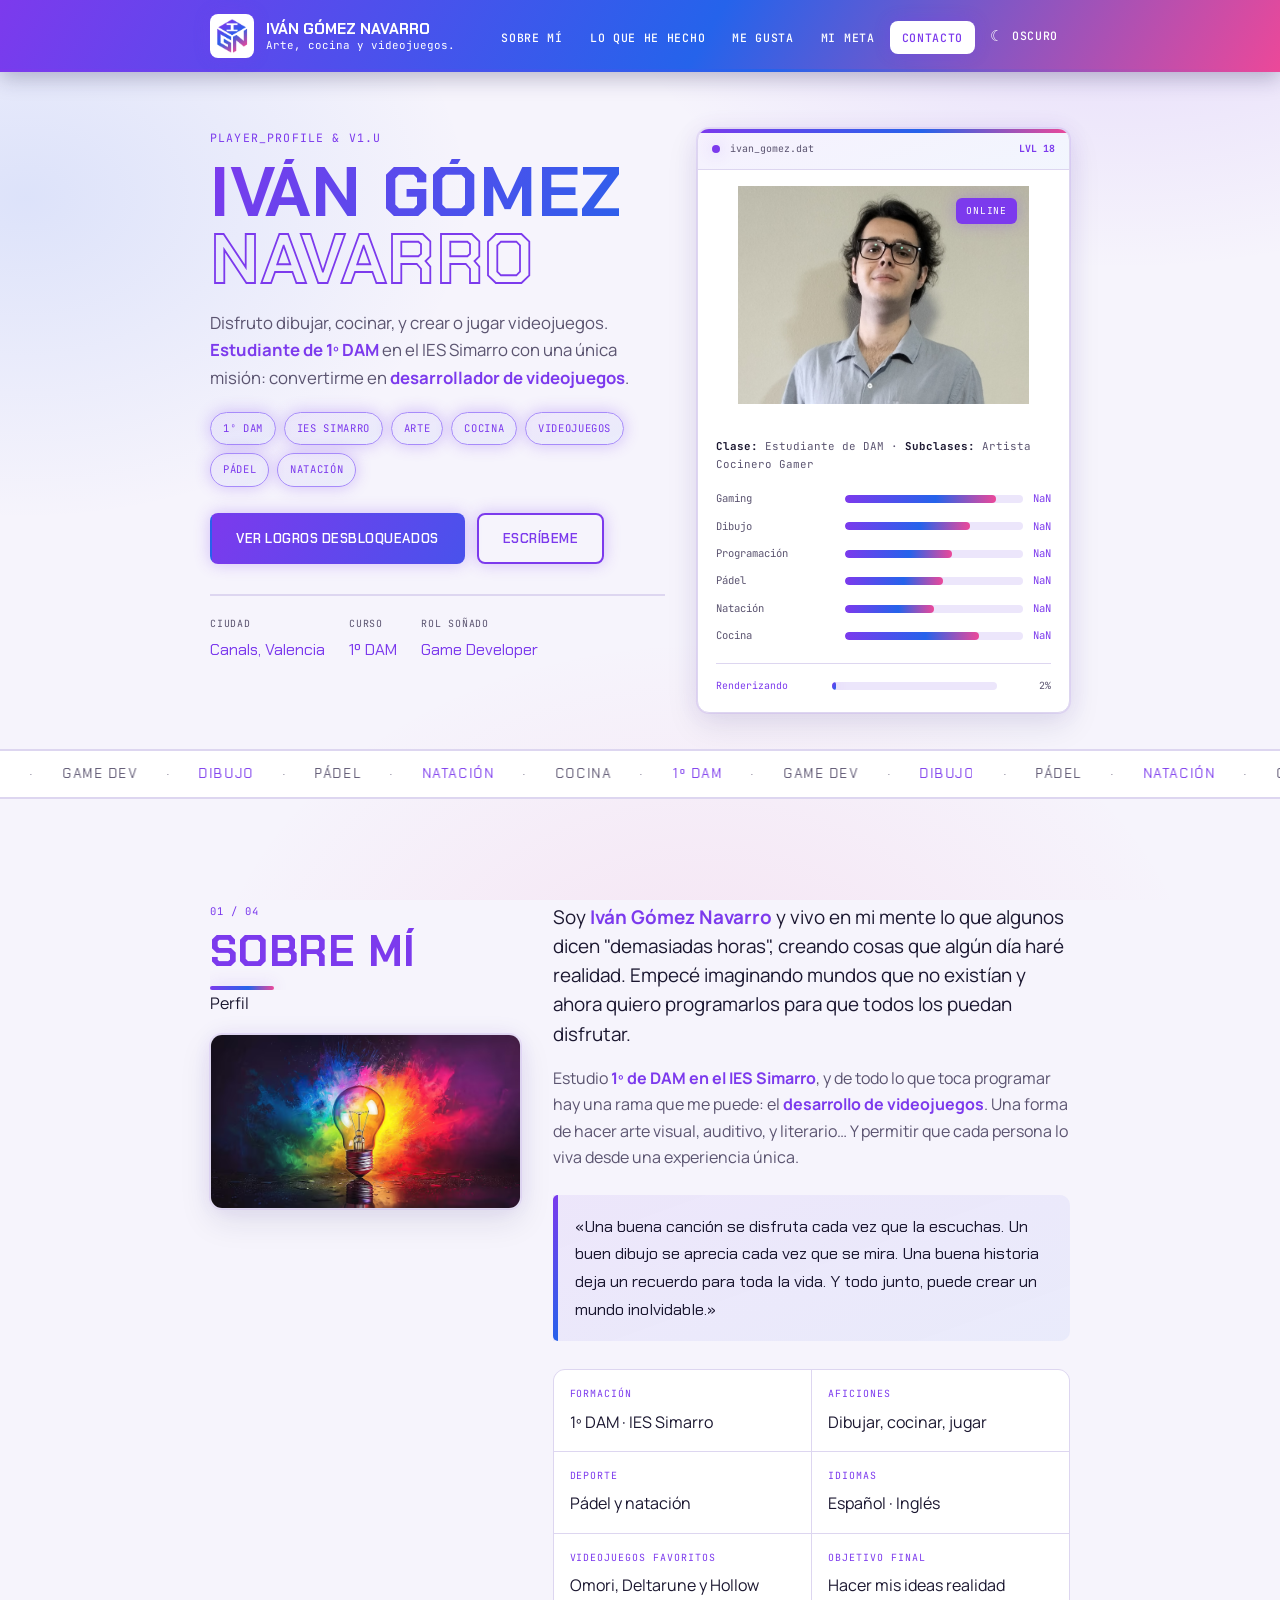
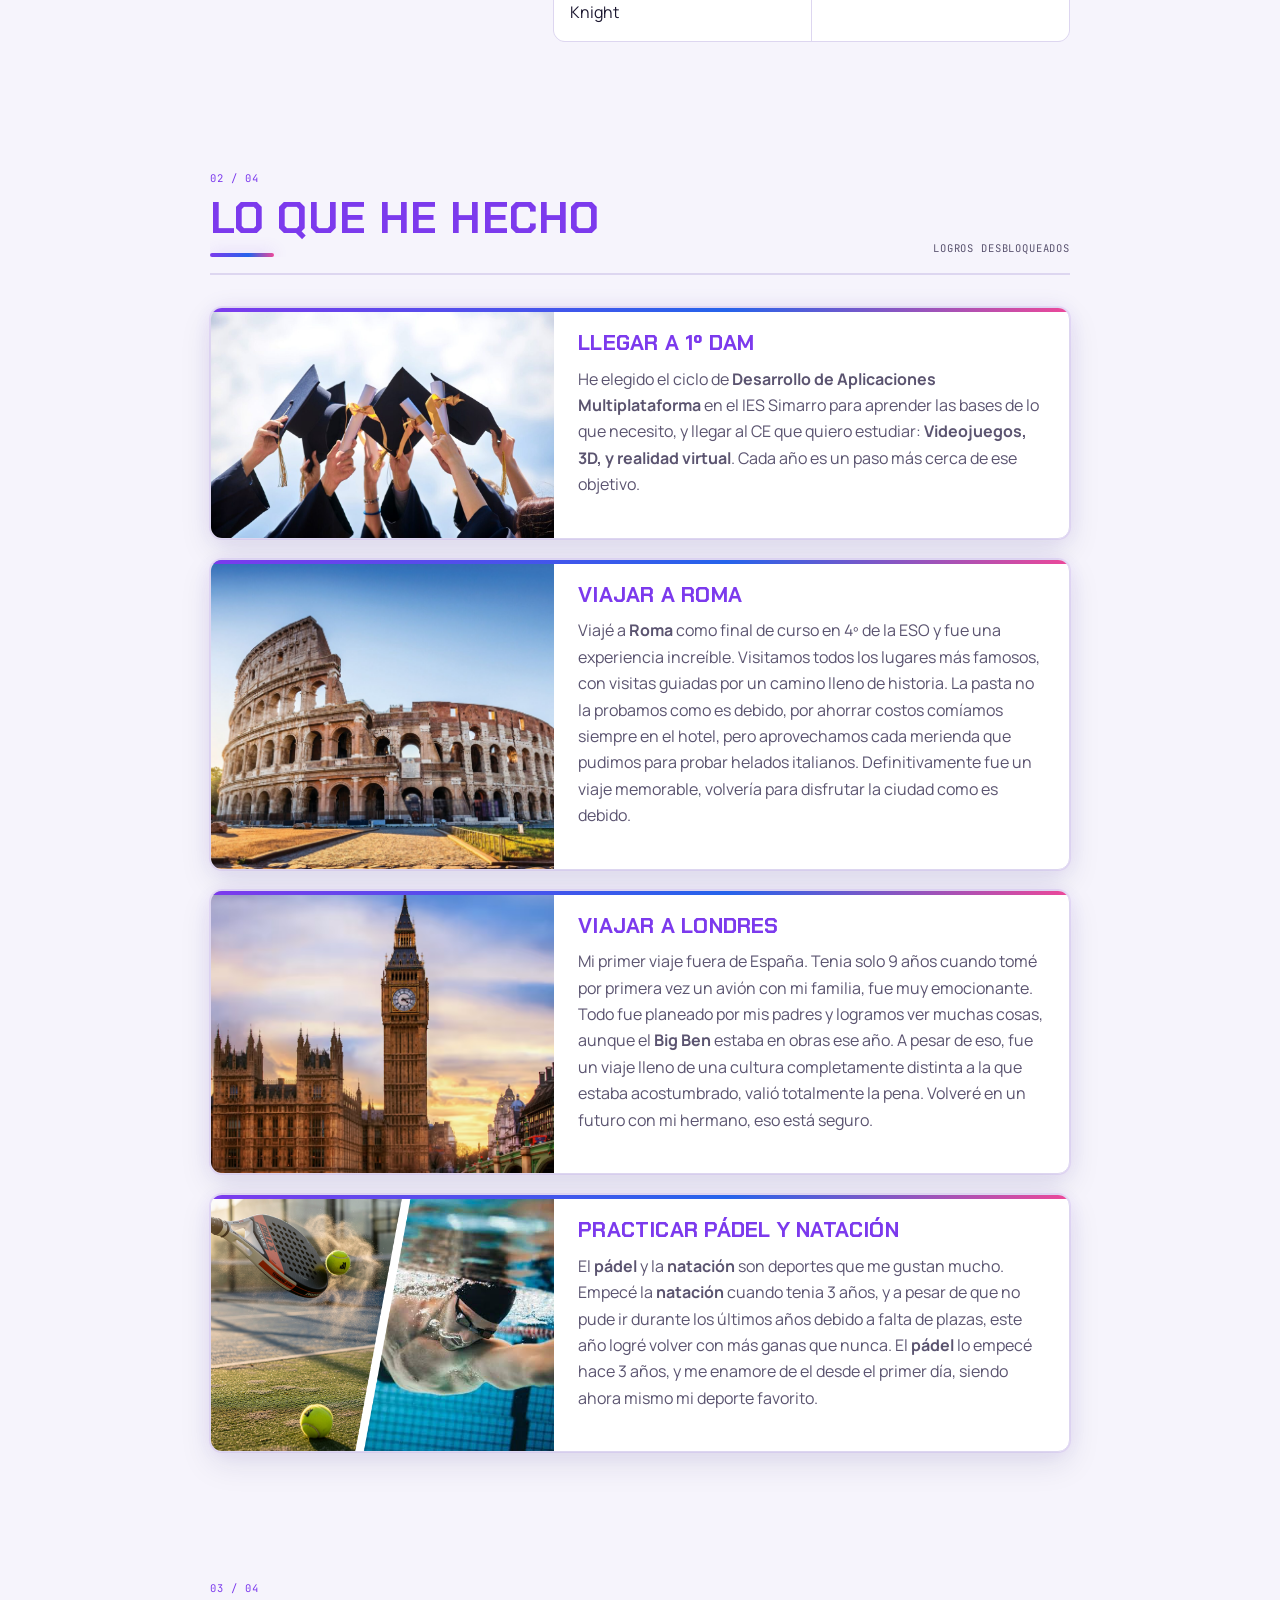
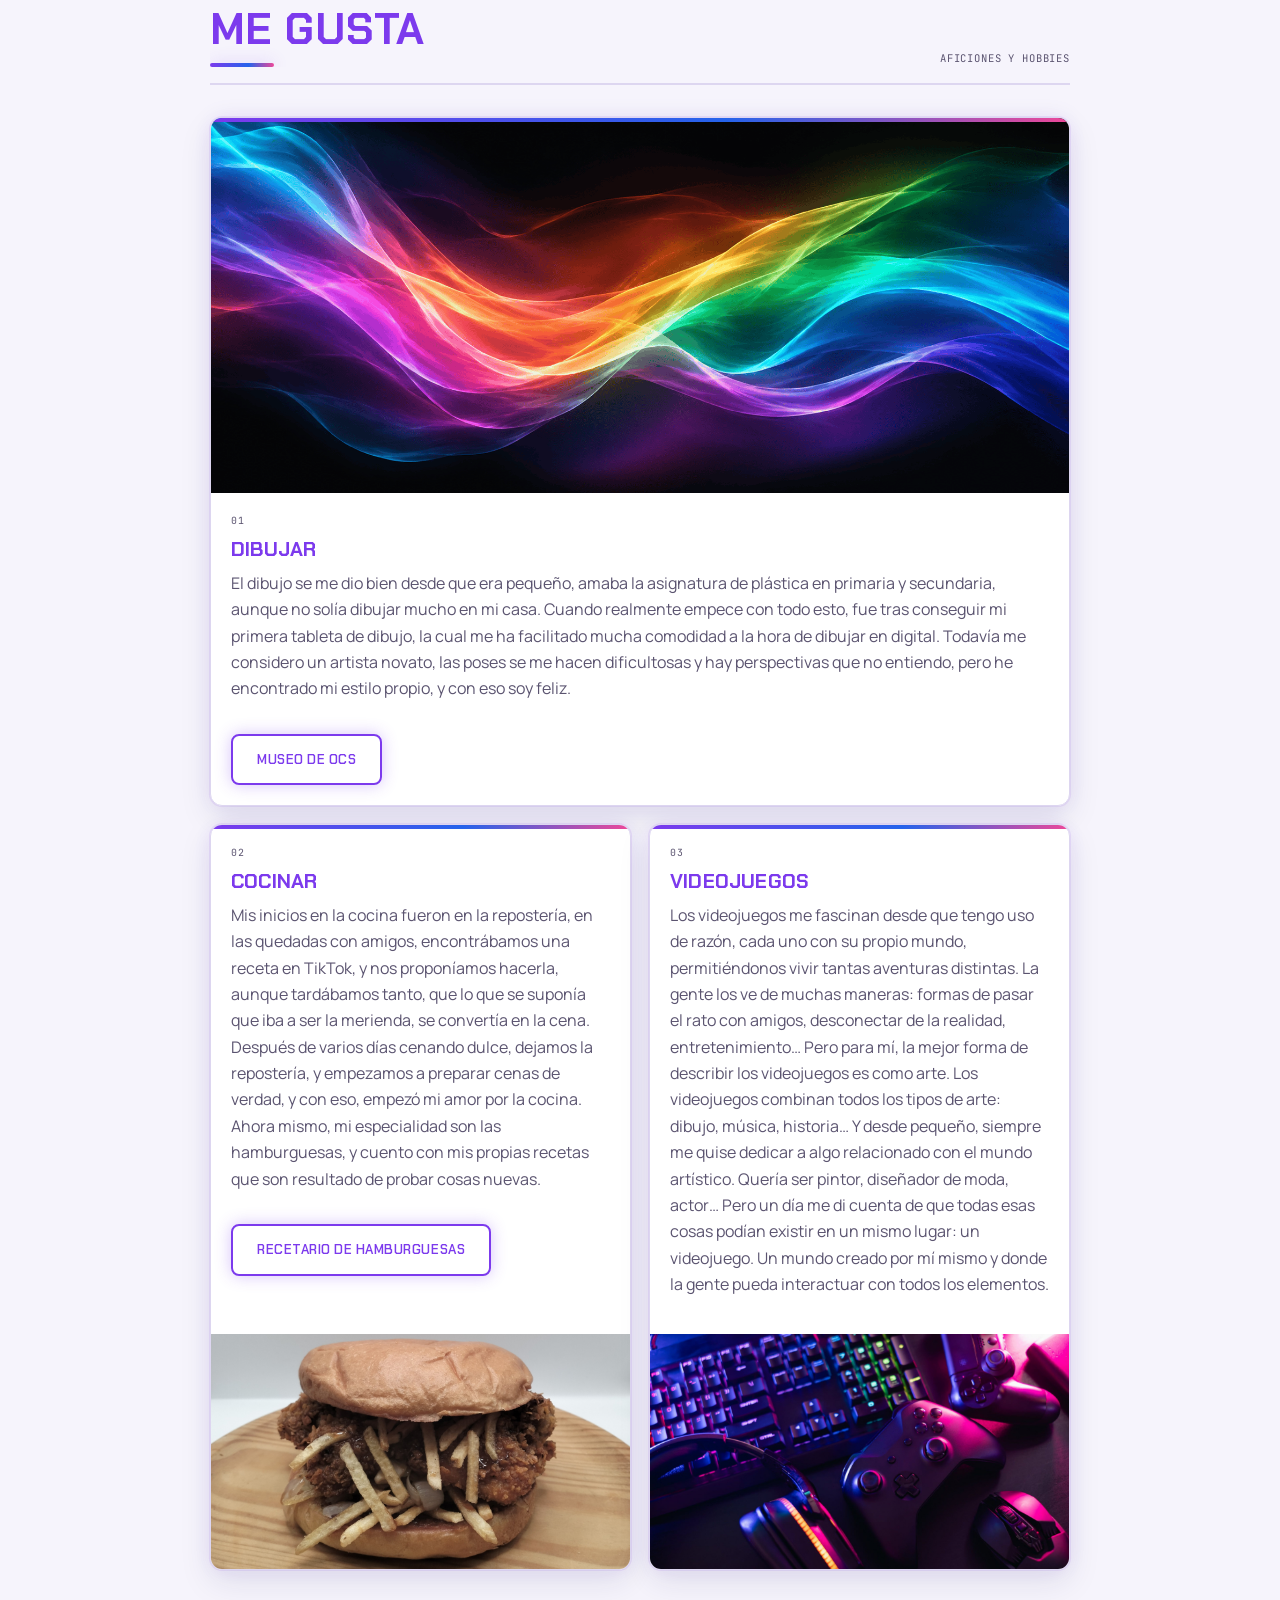
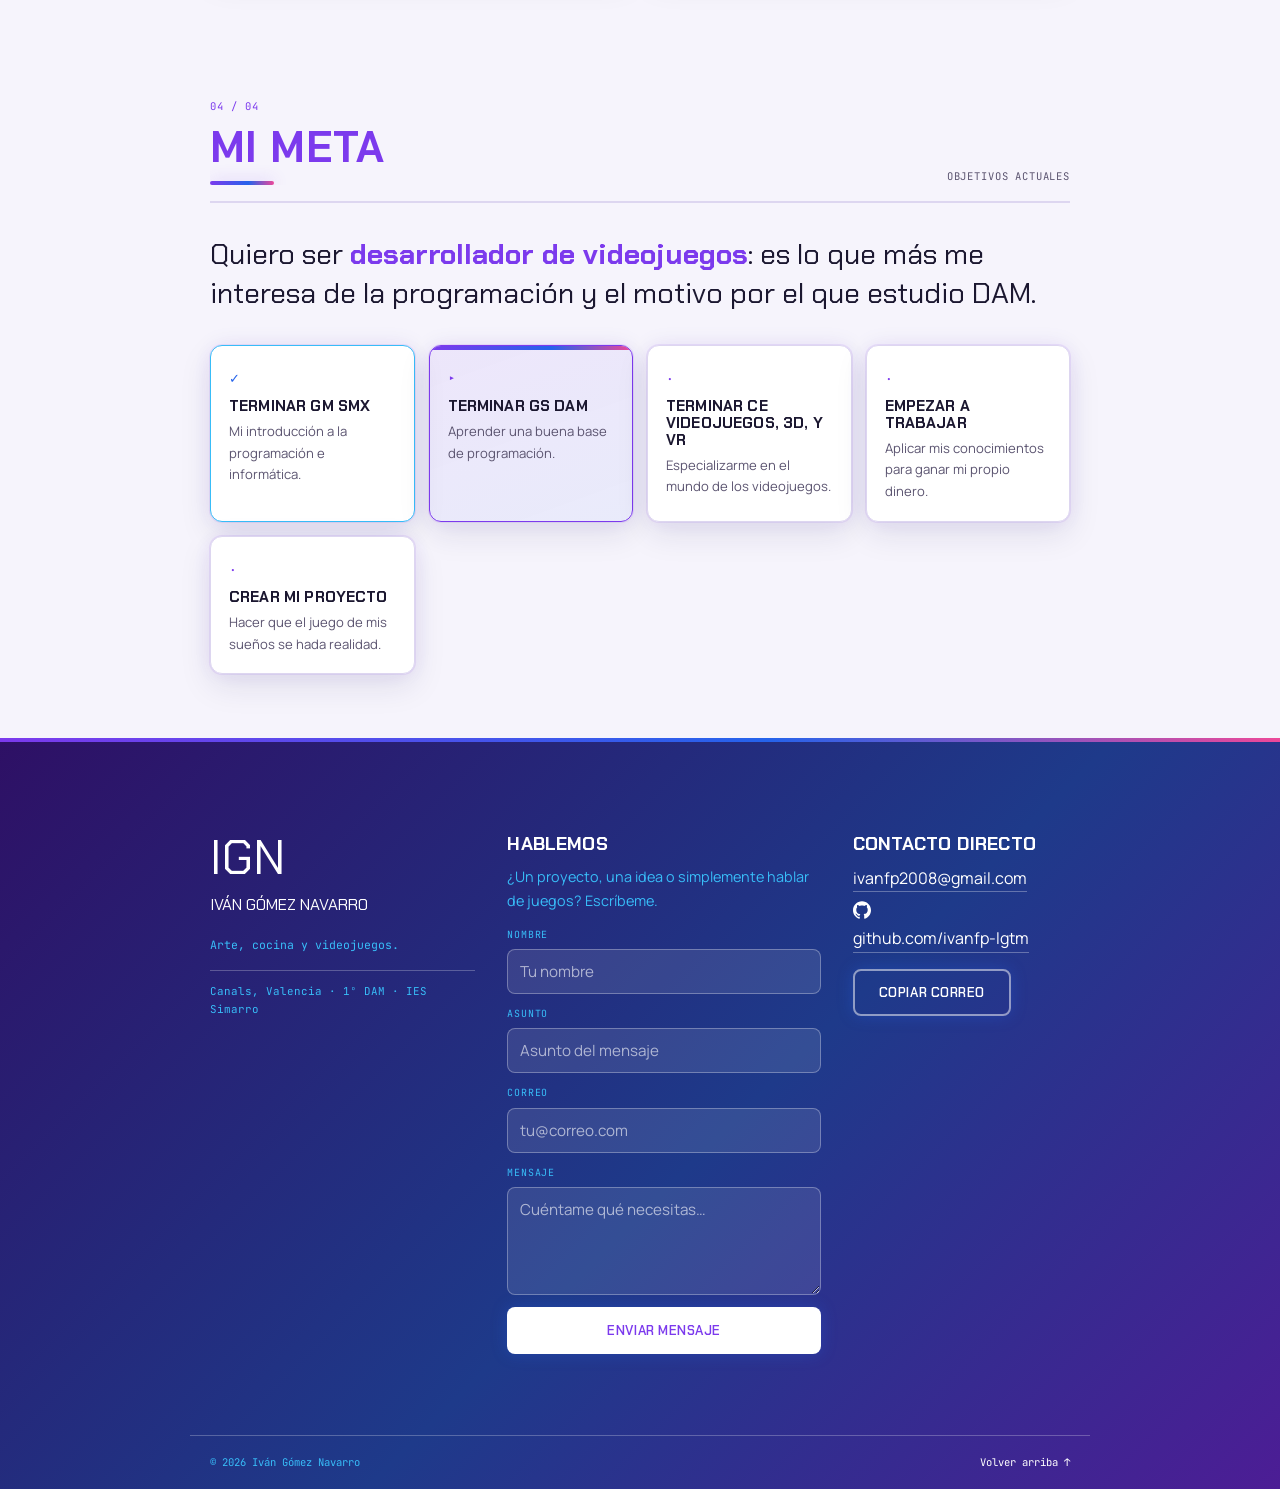
==== commit b4fc5ea6: "1.3 Imagenes e información completa" ====
--- a/index.html
+++ b/index.html
@@ -4,7 +4,7 @@
   <!-- Metadatos básicos de la página -->
   <meta charset="UTF-8">
   <meta name="viewport" content="width=device-width, initial-scale=1">
-  <title>Iván Gómez Navarro — Arte, videojuegos y código</title>
+  <title>Iván Gómez Navarro — Arte, cocina y videojuegos</title>
   <meta name="description" content="Marca personal de Iván Gómez Navarro: estudiante de 1º DAM en el IES Simarro, amante del arte, los videojuegos y el deporte, con la meta de ser desarrollador de videojuegos.">
   <meta name="theme-color" content="#08060f">
   <link rel="shortcut icon" href="Imagenes/Icono.png" type="image/x-icon">
@@ -53,7 +53,9 @@
   <header class="site-header">
     <div class="wrap header-in">
       <a class="brand" href="#inicio">
-        <span class="brand-mark">IG</span>
+        <span class="brand-mark">
+          <img src="Imagenes/Icono.png" alt="Logotipo de Iván Gómez Navarro" width="40" height="40">
+        </span>
         <span class="brand-txt">
           <strong>Iván Gómez Navarro</strong>
           <em>Arte, cocina y videojuegos.</em>
@@ -134,7 +136,7 @@
           </div>
 
           <figure class="pc-media">
-            <img src="https://picsum.photos/seed/ivan-gamer-portrait/640/720" alt="Retrato de Iván Gómez Navarro" width="640" height="720">
+            <img src="Imagenes\Principal\Yo.jpg" alt="Retrato de Iván Gómez Navarro" width="640" height="720">
             <span class="pc-badge">ONLINE</span>
           </figure>
 
@@ -192,7 +194,7 @@
           <p class="sec-num">01 / 04</p>
           <h2 class="sec-title mask" id="sobre-title"><span>Sobre mí</span></h2>
           <p class="sec-kicker">Perfil</p>
-          <img class="sticky-photo" src="https://picsum.photos/seed/sketchbook-pencil-drawing/720/520" alt="Cuaderno de bocetos y lápices" loading="lazy" width="720" height="520">
+          <img class="sticky-photo" src="Imagenes\Principal\Sobre mí.avif" alt="Cuaderno de bocetos y lápices" loading="lazy" width="720" height="520">
         </div>
 
         <!-- Columna que hace scroll -->
@@ -240,7 +242,7 @@
         <!-- Tarjetas apiladas (stacked cards) -->
         <div class="stack">
           <article class="stack-card" style="--i:0">
-            <div class="sc-media"><img src="https://picsum.photos/seed/unity-game-studio-code/900/700" alt="Pantalla de código de un motor de videojuegos" loading="lazy" width="900" height="700"></div>
+            <div class="sc-media"><img src="Imagenes\Principal\Llegar a DAM.jpg" alt="Pantalla de código de un motor de videojuegos" loading="lazy" width="900" height="700"></div>
             <div class="sc-body">
               <h3>Llegar a 1º DAM</h3>
               <p>He elegido el ciclo de <b>Desarrollo de Aplicaciones Multiplataforma</b> en el IES Simarro
@@ -250,7 +252,7 @@
           </article>
 
           <article class="stack-card" style="--i:1">
-            <div class="sc-media"><img src="https://picsum.photos/seed/rome-colosseum-viaje/900/700" alt="El Coliseo de Roma" loading="lazy" width="900" height="700"></div>
+            <div class="sc-media"><img src="Imagenes\Principal\Roma.jpg" alt="El Coliseo de Roma" loading="lazy" width="900" height="700"></div>
             <div class="sc-body">
               <h3>Viajar a Roma</h3>
               <p>Viajé a <b>Roma</b> como final de curso en 4º de la ESO y fue una experiencia increíble. 
@@ -262,7 +264,7 @@
           </article>
 
           <article class="stack-card" style="--i:2">
-            <div class="sc-media"><img src="https://picsum.photos/seed/london-thames-trip/900/700" alt="Londres junto al Támesis" loading="lazy" width="900" height="700"></div>
+            <div class="sc-media"><img src="Imagenes/Principal/Londres.avif" alt="Londres junto al Támesis" loading="lazy" width="900" height="700"></div>
             <div class="sc-body">
               <h3>Viajar a Londres</h3>
               <p>Mi primer viaje fuera de España. Tenia solo 9 años cuando tomé por primera vez un avión 
@@ -274,7 +276,7 @@
           </article>
 
           <article class="stack-card" style="--i:3">
-            <div class="sc-media"><img src="https://picsum.photos/seed/padel-court-swimming-lanes/900/700" alt="Pista de pádel y calles de piscina" loading="lazy" width="900" height="700"></div>
+            <div class="sc-media"><img src="Imagenes\Principal\Natación y pádel.png" alt="Pista de pádel y calles de piscina" loading="lazy" width="900" height="700"></div>
             <div class="sc-body">
               <h3>Practicar pádel y natación</h3>
               <p>El <b>pádel</b> y la <b>natación</b> son deportes que me gustan mucho. Empecé la <b>natación</b> cuando tenia 
@@ -304,7 +306,7 @@
           <!-- Dibujar -->
           <article class="panel panel-lg reveal">
             <div class="panel-media">
-              <img src="https://picsum.photos/seed/charcoal-figure-drawing/1000/700" alt="Dibujo a carboncillo sobre papel" loading="lazy" width="1000" height="700">
+              <img src="Imagenes\Principal\Dibujar.png" alt="Dibujo a carboncillo sobre papel" loading="lazy" width="1000" height="700">
             </div>
             <div class="panel-body">
               <p class="p-kicker">01</p>
@@ -331,7 +333,7 @@
               <a class="btn btn-ghost recetario-btn" href="recetario.html" target="_blank" rel="noopener">Recetario de hamburguesas</a>
             </div>
             <div class="panel-media sm">
-              <img src="https://picsum.photos/seed/homemade-pasta-cooking/700/500" alt="Plato de pasta casera" loading="lazy" width="700" height="500">
+              <img src="Imagenes\Principal\Cocina.jpg" alt="Plato de pasta casera" loading="lazy" width="700" height="500">
             </div>
           </article>
 
@@ -348,7 +350,7 @@
                 en un mismo lugar: un videojuego. Un mundo creado por mí mismo y donde la gente pueda interactuar con todos los elementos.</p>
             </div>
             <div class="panel-media sm">
-              <img src="https://picsum.photos/seed/homemade-pasta-cooking/700/500" alt="Plato de pasta casera" loading="lazy" width="700" height="500">
+              <img src="Imagenes\Principal\Videojuegos.jpg" alt="Plato de pasta casera" loading="lazy" width="700" height="500">
             </div>
           </article>
 
--- a/style.css
+++ b/style.css
@@ -135,9 +135,12 @@
 }
 .brand { display: flex; align-items: center; gap: 12px; color: #ffffff; }
 .brand-mark {
-  font-family: var(--fuente-titulo); font-size: 1rem; font-weight: 700;
-  padding: 8px 11px; color: var(--morado); background: #ffffff;
-  border-radius: 8px; box-shadow: var(--glow-morado);
+  display: grid; place-items: center;
+  width: 44px; height: 44px; padding: 5px;
+  background: #ffffff; border-radius: 8px; box-shadow: var(--glow-morado);
+}
+.brand-mark img {
+  width: 100%; height: 100%; object-fit: contain;
 }
 .brand-txt { display: flex; flex-direction: column; line-height: 1.2; }
 .brand-txt strong { font-family: var(--fuente-titulo); font-size: .95rem; text-transform: uppercase; }
@@ -756,14 +759,6 @@
   background-attachment: fixed;
 }
 
-/* Marca superior: en oscuro la hacemos translúcida para que no brille demasiado */
-[data-theme="dark"] .brand-mark {
-  background: rgba(255, 255, 255, 0.12);
-  color: #ffffff;
-  border: 1px solid rgba(255, 255, 255, 0.28);
-  box-shadow: var(--glow-azul);
-}
-
 /* Texto outline del hero */
 [data-theme="dark"] .hero-name .outline {
   -webkit-text-stroke-color: var(--morado-claro);
